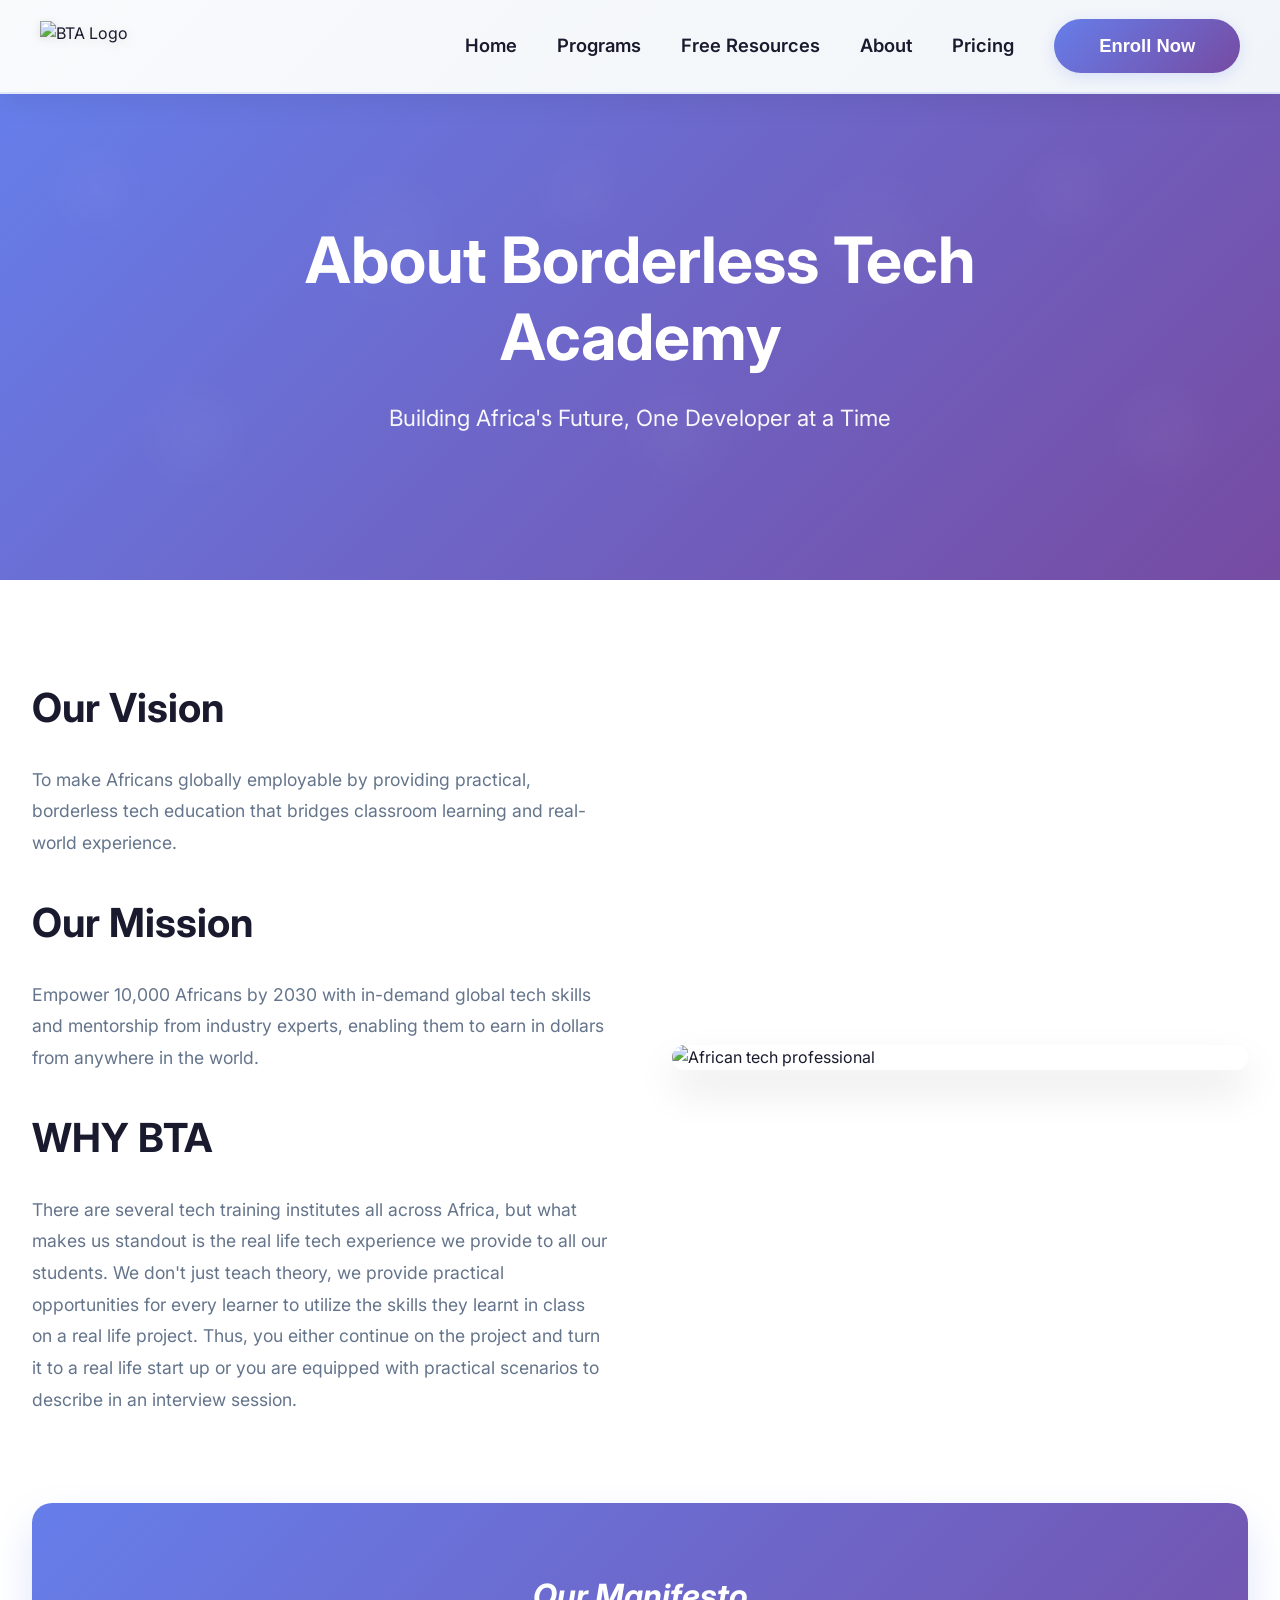
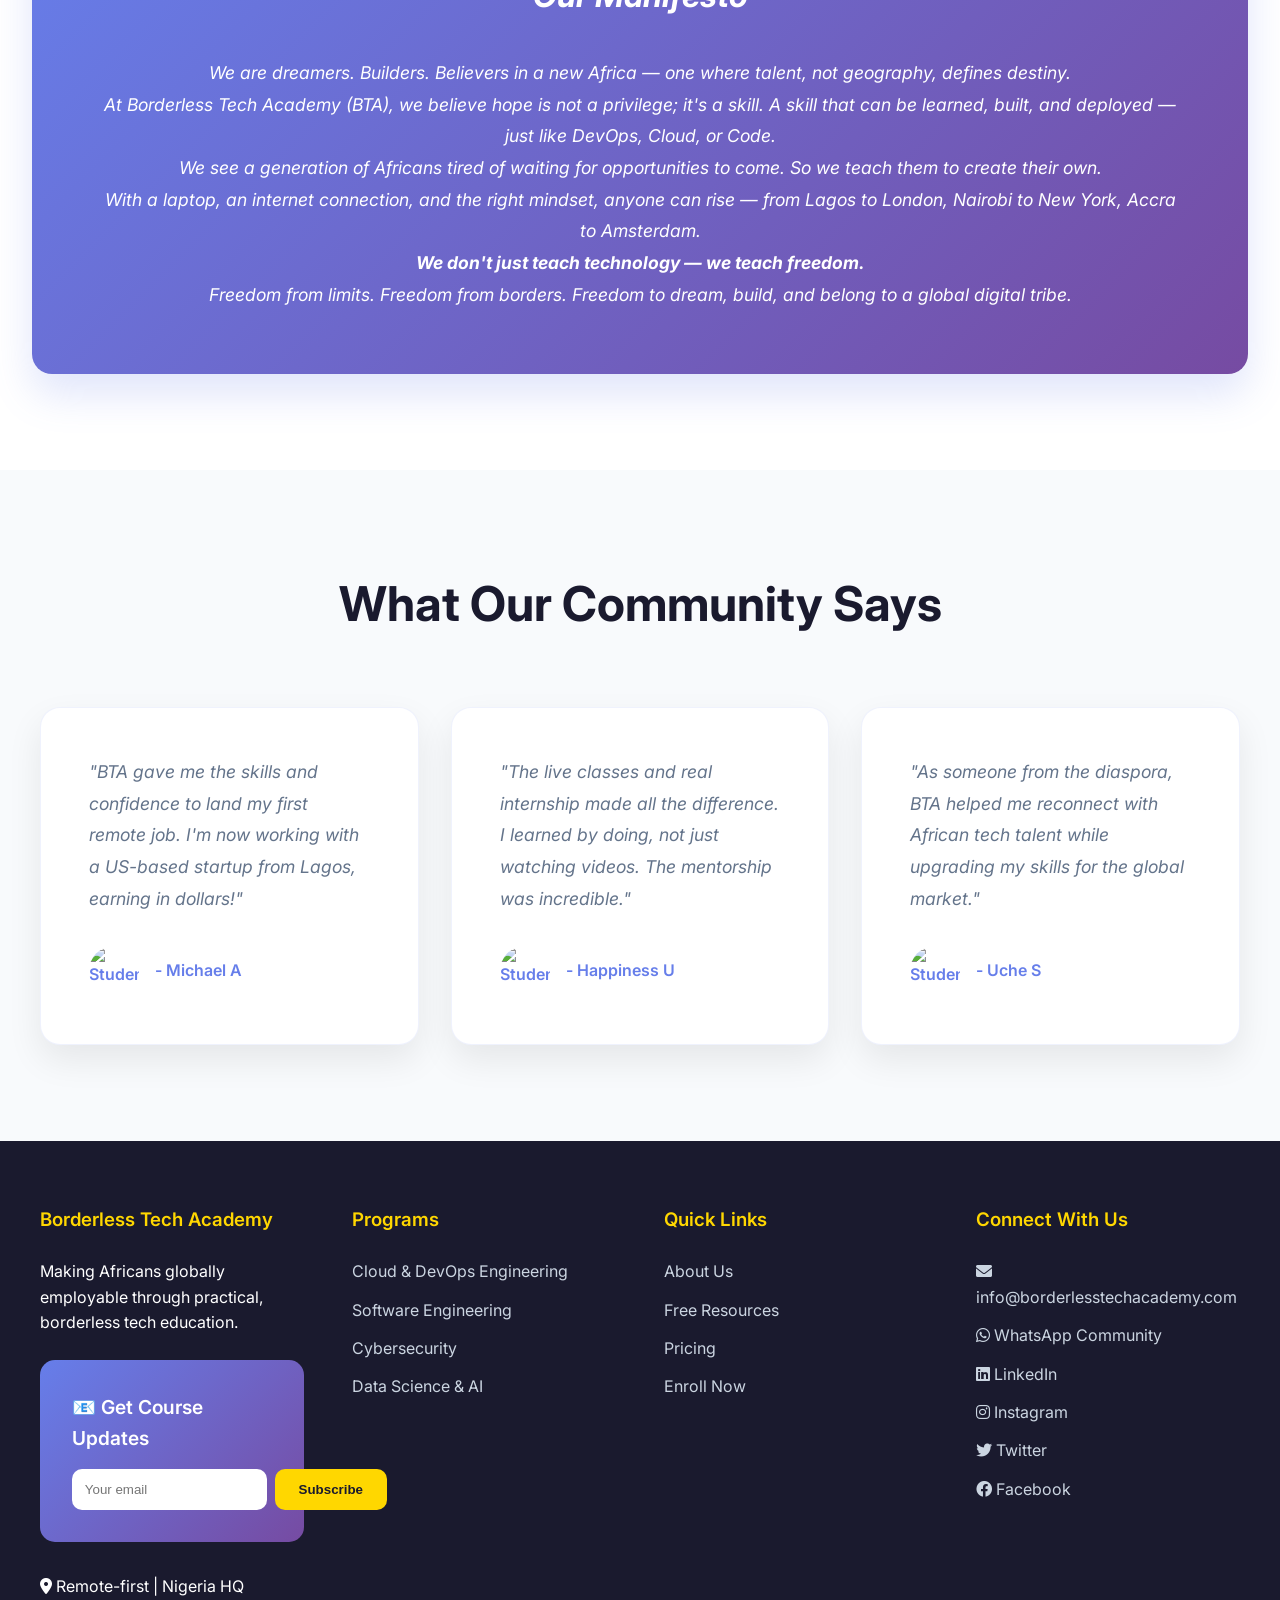
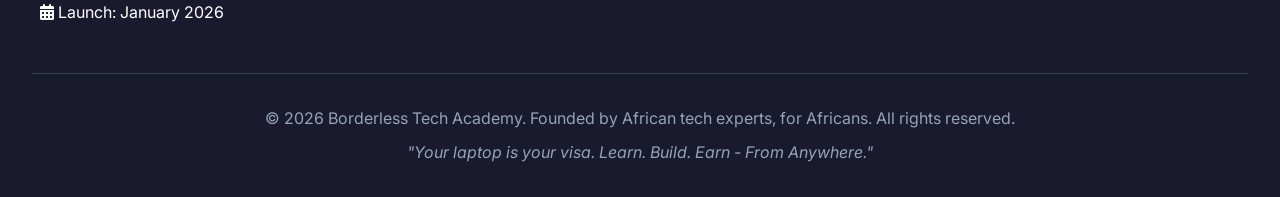
==== about.html @ f06f2530 "Implement clean URLs (no hash) with separate HTML files for each route" ====
<!DOCTYPE html>
<html lang="en">

<head>
    <meta charset="UTF-8">
    <meta name="viewport" content="width=device-width, initial-scale=1.0">
    <meta name="description"
        content="Learn tech skills, build real projects, and earn in dollars from anywhere. Join Africa's premier live tech academy. 6-month programs in DevOps, Software Engineering, Cybersecurity & Data Science. 100% live classes + 3-month internship. Enroll now!">
    <meta name="keywords"
        content="tech bootcamp Africa, learn coding Nigeria, DevOps training, software engineering course, cybersecurity certification, data science bootcamp, remote tech jobs, earn in dollars">
    <title>Borderless Tech Academy - Learn. Build. Earn in Dollars - From Anywhere</title>

    <!-- Google tag (gtag.js) -->
    <script async src="https://www.googletagmanager.com/gtag/js?id=G-RQ1M56GVE9"></script>
    <script>
        window.dataLayer = window.dataLayer || [];
        function gtag() { dataLayer.push(arguments); }
        gtag('js', new Date());
        gtag('config', 'G-RQ1M56GVE9');
    </script>

    <!-- Facebook Pixel Code -->
    <script>
        !function (f, b, e, v, n, t, s) {
            if (f.fbq) return; n = f.fbq = function () {
                n.callMethod ?
                    n.callMethod.apply(n, arguments) : n.queue.push(arguments)
            };
            if (!f._fbq) f._fbq = n; n.push = n; n.loaded = !0; n.version = '2.0';
            n.queue = []; t = b.createElement(e); t.async = !0;
            t.src = v; s = b.getElementsByTagName(e)[0];
            s.parentNode.insertBefore(t, s)
        }(window, document, 'script',
            'https://connect.facebook.net/en_US/fbevents.js');
        fbq('init', 'YOUR_PIXEL_ID'); // Replace with actual Facebook Pixel ID
        fbq('track', 'PageView');
    </script>
    <noscript><img height="1" width="1" style="display:none"
            src="https://www.facebook.com/tr?id=YOUR_PIXEL_ID&ev=PageView&noscript=1" /></noscript>

    <link href="https://fonts.googleapis.com/css2?family=Inter:wght@300;400;500;600;700&display=swap" rel="stylesheet">
    <link rel="stylesheet" href="https://cdnjs.cloudflare.com/ajax/libs/font-awesome/6.0.0/css/all.min.css">
    <style>
        * {
            margin: 0;
            padding: 0;
            box-sizing: border-box;
        }

        body {
            font-family: 'Inter', -apple-system, BlinkMacSystemFont, 'Segoe UI', Roboto, sans-serif;
            line-height: 1.6;
            color: #1a1a2e;
            overflow-x: hidden;
        }

        .page {
            display: none;
        }

        .page.active {
            display: block;
        }

        /* Enhanced Navigation */
        nav {
            background: linear-gradient(135deg, rgba(248, 250, 252, 0.98) 0%, rgba(241, 245, 249, 0.98) 100%);
            backdrop-filter: blur(10px);
            padding: 1.2rem 0;
            position: sticky;
            top: 0;
            z-index: 1000;
            box-shadow: 0 4px 30px rgba(0, 0, 0, 0.08);
            border-bottom: 2px solid rgba(102, 126, 234, 0.15);
        }

        .nav-container {
            max-width: 1400px;
            margin: 0 auto;
            display: flex;
            justify-content: space-between;
            align-items: center;
            padding: 0 2.5rem;
        }

        .logo {
            display: flex;
            align-items: center;
            gap: 0.75rem;
            cursor: pointer;
            transition: all 0.3s ease;
        }

        .logo:hover {
            transform: scale(1.05);
        }

        .logo img {
            height: 50px;
            width: auto;
            filter: drop-shadow(0 2px 4px rgba(0, 0, 0, 0.1));
        }

        .logo-text {
            font-size: 2rem;
            font-weight: 700;
            color: #1a1a2e;
            letter-spacing: -0.5px;
        }

        .logo-text span {
            color: #667eea;
        }

        .nav-links {
            display: flex;
            list-style: none;
            gap: 2.5rem;
            align-items: center;
        }

        .nav-links a {
            color: #1a1a2e;
            text-decoration: none;
            font-weight: 600;
            font-size: 1.15rem;
            transition: all 0.3s ease;
            position: relative;
            padding: 0.5rem 0;
        }

        .nav-links a:hover {
            color: #667eea;
        }

        .nav-links a::after {
            content: '';
            position: absolute;
            width: 0;
            height: 3px;
            bottom: 0;
            left: 0;
            background: linear-gradient(135deg, #667eea 0%, #764ba2 100%);
            transition: width 0.3s ease;
            border-radius: 2px;
        }

        .nav-links a:hover::after {
            width: 100%;
        }

        .cta-btn {
            background: linear-gradient(135deg, #667eea 0%, #764ba2 100%);
            color: white;
            padding: 1rem 2.8rem;
            border-radius: 50px;
            font-weight: 600;
            cursor: pointer;
            transition: all 0.3s ease;
            border: none;
            font-size: 1.15rem;
            box-shadow: 0 4px 15px rgba(102, 126, 234, 0.2);
        }

        .cta-btn:hover {
            transform: translateY(-2px);
            box-shadow: 0 8px 25px rgba(102, 126, 234, 0.35);
        }

        /* Enhanced Hero Section */
        .hero {
            background: linear-gradient(135deg, #667eea 0%, #764ba2 100%);
            color: white;
            padding: 8rem 2rem 6rem;
            text-align: center;
            position: relative;
            overflow: hidden;
        }

        .hero::before {
            content: '';
            position: absolute;
            top: 0;
            left: 0;
            right: 0;
            bottom: 0;
            background: url('data:image/svg+xml,<svg xmlns="http://www.w3.org/2000/svg" viewBox="0 0 1000 1000"><defs><radialGradient id="a" cx="50%" cy="50%"><stop offset="0%" stop-color="%23ffffff" stop-opacity="0.1"/><stop offset="100%" stop-color="%23ffffff" stop-opacity="0"/></radialGradient></defs><circle cx="200" cy="200" r="100" fill="url(%23a)"/><circle cx="800" cy="300" r="150" fill="url(%23a)"/><circle cx="400" cy="700" r="120" fill="url(%23a)"/></svg>');
            opacity: 0.3;
        }

        .hero-content {
            position: relative;
            z-index: 2;
            max-width: 900px;
            margin: 0 auto;
        }

        .hero h1 {
            font-size: 4rem;
            margin-bottom: 1.5rem;
            font-weight: 700;
            line-height: 1.2;
            animation: fadeInUp 1s ease-out;
        }

        .hero p {
            font-size: 1.4rem;
            margin-bottom: 3rem;
            opacity: 0.95;
            animation: fadeInUp 1.2s ease-out;
        }

        .hero-cta {
            display: inline-flex;
            align-items: center;
            gap: 0.5rem;
            background: #ffd700;
            color: #1a1a2e;
            padding: 1.2rem 3rem;
            font-size: 1.2rem;
            font-weight: 600;
            border-radius: 50px;
            text-decoration: none;
            cursor: pointer;
            transition: all 0.3s ease;
            animation: fadeInUp 1.4s ease-out;
            border: none;
        }

        .hero-cta:hover {
            transform: translateY(-3px);
            box-shadow: 0 15px 35px rgba(255, 215, 0, 0.4);
        }

        /* Enhanced Stats Section */
        .stats {
            background: #f8fafc;
            padding: 5rem 2rem;
            position: relative;
        }

        .stats-container {
            max-width: 1200px;
            margin: 0 auto;
            display: grid;
            grid-template-columns: repeat(auto-fit, minmax(280px, 1fr));
            gap: 2rem;
        }

        .stat-card {
            text-align: center;
            padding: 3rem 2rem;
            background: white;
            border-radius: 20px;
            box-shadow: 0 10px 30px rgba(0, 0, 0, 0.08);
            transition: all 0.3s ease;
            border: 1px solid rgba(102, 126, 234, 0.1);
        }

        .stat-card:hover {
            transform: translateY(-10px);
            box-shadow: 0 20px 40px rgba(102, 126, 234, 0.15);
        }

        .stat-card .icon {
            font-size: 3rem;
            color: #667eea;
            margin-bottom: 1rem;
        }

        .stat-card h3 {
            font-size: 3.5rem;
            color: #667eea;
            margin-bottom: 0.5rem;
            font-weight: 700;
        }

        .stat-card p {
            color: #64748b;
            font-size: 1.1rem;
            font-weight: 500;
        }

        /* Enhanced Programs Section */
        .programs {
            padding: 6rem 2rem;
            max-width: 1400px;
            margin: 0 auto;
        }

        .section-title {
            text-align: center;
            font-size: 3rem;
            margin-bottom: 1rem;
            color: #1a1a2e;
            font-weight: 700;
        }

        .section-subtitle {
            text-align: center;
            font-size: 1.2rem;
            color: #64748b;
            margin-bottom: 4rem;
            max-width: 600px;
            margin-left: auto;
            margin-right: auto;
        }

        .program-grid {
            display: grid;
            grid-template-columns: repeat(auto-fit, minmax(350px, 1fr));
            gap: 2.5rem;
        }

        .program-grid .program-card:nth-child(4) {
            grid-column: 2 / 3;
        }

        @media (max-width: 1200px) {
            .program-grid .program-card:nth-child(4) {
                grid-column: auto;
            }
        }

        .program-card {
            background: white;
            border-radius: 20px;
            overflow: hidden;
            box-shadow: 0 15px 35px rgba(0, 0, 0, 0.08);
            transition: all 0.3s ease;
            cursor: pointer;
            border: 1px solid rgba(102, 126, 234, 0.1);
        }

        .program-card:hover {
            transform: translateY(-10px);
            box-shadow: 0 25px 50px rgba(102, 126, 234, 0.2);
        }

        .program-image {
            height: 200px;
            background: linear-gradient(135deg, #667eea 0%, #764ba2 100%);
            display: flex;
            align-items: center;
            justify-content: center;
            position: relative;
            overflow: hidden;
        }

        .program-image img {
            width: 100%;
            height: 100%;
            object-fit: cover;
            opacity: 0.9;
        }

        .program-image .overlay {
            position: absolute;
            top: 0;
            left: 0;
            right: 0;
            bottom: 0;
            background: linear-gradient(135deg, rgba(102, 126, 234, 0.8) 0%, rgba(118, 75, 162, 0.8) 100%);
            display: flex;
            align-items: center;
            justify-content: center;
        }

        .program-image .icon {
            font-size: 4rem;
            color: white;
        }

        .program-header {
            padding: 2rem;
            text-align: center;
        }

        .program-header h3 {
            font-size: 1.8rem;
            margin-bottom: 0.5rem;
            color: #1a1a2e;
            font-weight: 600;
        }

        .program-header .duration {
            color: #667eea;
            font-weight: 500;
        }

        .program-body {
            padding: 0 2rem 2rem;
        }

        .program-body h4 {
            color: #1a1a2e;
            margin-bottom: 1rem;
            font-weight: 600;
        }

        .program-body ul {
            list-style: none;
            margin: 1rem 0;
        }

        .program-body ul li {
            padding: 0.7rem 0;
            padding-left: 2rem;
            position: relative;
            color: #64748b;
        }

        .program-body ul li:before {
            content: "✓";
            position: absolute;
            left: 0;
            color: #10b981;
            font-weight: bold;
            font-size: 1.2rem;
        }

        /* Enhanced Pricing Section */
        .pricing {
            background: #f8fafc;
            padding: 6rem 2rem;
        }

        .pricing-container {
            max-width: 1200px;
            margin: 0 auto;
        }

        .pricing-grid {
            display: grid;
            grid-template-columns: repeat(auto-fit, minmax(350px, 1fr));
            gap: 2rem;
            margin-top: 4rem;
        }

        .price-card {
            background: white;
            border-radius: 20px;
            padding: 3rem 2.5rem;
            text-align: center;
            box-shadow: 0 15px 35px rgba(0, 0, 0, 0.08);
            transition: all 0.3s ease;
            position: relative;
            border: 2px solid transparent;
        }

        .price-card:hover {
            transform: translateY(-5px);
            box-shadow: 0 25px 50px rgba(0, 0, 0, 0.15);
        }

        .price-card.featured {
            background: linear-gradient(135deg, #667eea 0%, #764ba2 100%);
            color: white;
            transform: scale(1.05);
            border: 2px solid #ffd700;
        }

        .price-card.featured::before {
            content: "Most Popular";
            position: absolute;
            top: -15px;
            left: 50%;
            transform: translateX(-50%);
            background: #ffd700;
            color: #1a1a2e;
            padding: 0.5rem 2rem;
            border-radius: 50px;
            font-weight: 600;
            font-size: 0.9rem;
        }

        .price-card h3 {
            font-size: 2rem;
            margin-bottom: 1rem;
            font-weight: 600;
        }

        .price {
            font-size: 3.5rem;
            font-weight: 700;
            margin: 1.5rem 0;
            color: #667eea;
        }

        .price-card.featured .price {
            color: #ffd700;
        }

        .price-card ul {
            list-style: none;
            margin: 2rem 0;
            text-align: left;
        }

        .price-card ul li {
            padding: 0.8rem 0;
            padding-left: 2rem;
            position: relative;
        }

        .price-card ul li:before {
            content: "✓";
            position: absolute;
            left: 0;
            font-weight: bold;
            color: #10b981;
        }

        .price-card.featured ul li:before {
            color: #ffd700;
        }

        .enroll-btn {
            background: linear-gradient(135deg, #667eea 0%, #764ba2 100%);
            color: white;
            padding: 1.2rem 2.5rem;
            border: none;
            border-radius: 50px;
            font-size: 1.1rem;
            font-weight: 600;
            cursor: pointer;
            transition: all 0.3s ease;
            margin-top: 1.5rem;
            width: 100%;
        }

        .enroll-btn:hover {
            transform: translateY(-3px);
            box-shadow: 0 15px 30px rgba(102, 126, 234, 0.3);
        }

        .price-card.featured .enroll-btn {
            background: #ffd700;
            color: #1a1a2e;
        }

        /* Enhanced About Section */
        .about {
            padding: 6rem 2rem;
            max-width: 1400px;
            margin: 0 auto;
        }

        .about-content {
            display: grid;
            grid-template-columns: 1fr 1fr;
            gap: 4rem;
            align-items: center;
            margin-bottom: 4rem;
        }

        .about-text h2 {
            font-size: 2.5rem;
            margin-bottom: 1.5rem;
            color: #1a1a2e;
            font-weight: 700;
        }

        .about-text p {
            font-size: 1.1rem;
            line-height: 1.8;
            margin-bottom: 1.5rem;
            color: #64748b;
        }

        .about-image {
            border-radius: 20px;
            overflow: hidden;
            box-shadow: 0 20px 40px rgba(0, 0, 0, 0.1);
        }

        .about-image img {
            width: 100%;
            height: 400px;
            object-fit: cover;
        }

        .manifesto {
            background: linear-gradient(135deg, #667eea 0%, #764ba2 100%);
            color: white;
            padding: 4rem;
            border-radius: 20px;
            font-style: italic;
            line-height: 1.8;
            font-size: 1.1rem;
            text-align: center;
            box-shadow: 0 20px 40px rgba(102, 126, 234, 0.2);
        }

        /* Enhanced Testimonials */
        .testimonials {
            background: #f8fafc;
            padding: 6rem 2rem;
        }

        .testimonial-grid {
            max-width: 1200px;
            margin: 4rem auto 0;
            display: grid;
            grid-template-columns: repeat(auto-fit, minmax(350px, 1fr));
            gap: 2rem;
        }

        .testimonial-card {
            background: white;
            padding: 3rem;
            border-radius: 20px;
            box-shadow: 0 15px 35px rgba(0, 0, 0, 0.08);
            transition: all 0.3s ease;
            border: 1px solid rgba(102, 126, 234, 0.1);
        }

        .testimonial-card:hover {
            transform: translateY(-5px);
            box-shadow: 0 25px 50px rgba(0, 0, 0, 0.12);
        }

        .testimonial-card p {
            font-style: italic;
            margin-bottom: 2rem;
            line-height: 1.8;
            color: #64748b;
            font-size: 1.1rem;
        }

        .testimonial-author {
            font-weight: 600;
            color: #667eea;
            display: flex;
            align-items: center;
            gap: 1rem;
        }

        .testimonial-author img {
            width: 50px;
            height: 50px;
            border-radius: 50%;
            object-fit: cover;
        }

        /* Enhanced Contact Form */
        .contact {
            padding: 6rem 2rem;
            max-width: 900px;
            margin: 0 auto;
        }

        .contact-form {
            background: white;
            padding: 4rem;
            border-radius: 20px;
            box-shadow: 0 20px 40px rgba(0, 0, 0, 0.1);
            border: 1px solid rgba(102, 126, 234, 0.1);
        }

        .form-group {
            margin-bottom: 2rem;
        }

        .form-group label {
            display: block;
            margin-bottom: 0.8rem;
            font-weight: 600;
            color: #1a1a2e;
        }

        .form-group input,
        .form-group select,
        .form-group textarea {
            width: 100%;
            padding: 1.2rem;
            border: 2px solid #e2e8f0;
            border-radius: 12px;
            font-size: 1rem;
            transition: all 0.3s ease;
            font-family: inherit;
        }

        .form-group input:focus,
        .form-group select:focus,
        .form-group textarea:focus {
            outline: none;
            border-color: #667eea;
            box-shadow: 0 0 0 3px rgba(102, 126, 234, 0.1);
        }

        .submit-btn {
            background: linear-gradient(135deg, #667eea 0%, #764ba2 100%);
            color: white;
            padding: 1.2rem 3rem;
            border: none;
            border-radius: 50px;
            font-size: 1.1rem;
            font-weight: 600;
            cursor: pointer;
            width: 100%;
            transition: all 0.3s ease;
        }

        .submit-btn:hover {
            transform: translateY(-3px);
            box-shadow: 0 15px 30px rgba(102, 126, 234, 0.3);
        }

        /* Enhanced Footer */
        footer {
            background: #1a1a2e;
            color: white;
            padding: 4rem 2rem 2rem;
        }

        .footer-content {
            max-width: 1200px;
            margin: 0 auto;
            display: grid;
            grid-template-columns: repeat(auto-fit, minmax(250px, 1fr));
            gap: 3rem;
            margin-bottom: 3rem;
        }

        .footer-section h3 {
            color: #ffd700;
            margin-bottom: 1.5rem;
            font-weight: 600;
        }

        .footer-section a {
            color: #cbd5e1;
            text-decoration: none;
            display: block;
            margin: 0.8rem 0;
            transition: color 0.3s ease;
        }

        .footer-section a:hover {
            color: #ffd700;
        }

        .footer-bottom {
            text-align: center;
            padding-top: 2rem;
            border-top: 1px solid #334155;
            color: #94a3b8;
        }

        /* Animations */
        @keyframes fadeInUp {
            from {
                opacity: 0;
                transform: translateY(30px);
            }

            to {
                opacity: 1;
                transform: translateY(0);
            }
        }

        /* Mobile Menu */
        .mobile-menu-btn {
            display: none;
            background: none;
            border: none;
            font-size: 1.5rem;
            color: #1a1a2e;
            cursor: pointer;
            z-index: 1001;
        }

        .mobile-menu {
            display: none;
            position: fixed;
            top: 70px;
            left: 0;
            right: 0;
            background: white;
            box-shadow: 0 10px 30px rgba(0, 0, 0, 0.2);
            z-index: 999;
            padding: 2rem;
        }

        .mobile-menu.active {
            display: block;
            animation: slideDown 0.3s ease-out;
        }

        .mobile-menu a {
            display: block;
            padding: 1rem;
            color: #1a1a2e;
            text-decoration: none;
            font-weight: 500;
            border-bottom: 1px solid #e2e8f0;
        }

        .mobile-menu a:hover {
            background: #f8fafc;
            color: #667eea;
        }

        @keyframes slideDown {
            from {
                transform: translateY(-20px);
                opacity: 0;
            }

            to {
                transform: translateY(0);
                opacity: 1;
            }
        }

        /* Mobile Sticky CTA */
        .mobile-sticky-cta {
            display: none;
            position: fixed;
            bottom: 0;
            left: 0;
            right: 0;
            background: linear-gradient(135deg, #667eea 0%, #764ba2 100%);
            padding: 1rem;
            z-index: 1000;
            box-shadow: 0 -5px 20px rgba(0, 0, 0, 0.2);
        }

        .mobile-sticky-cta button {
            width: 100%;
            background: #ffd700;
            color: #1a1a2e;
            padding: 1rem;
            border: none;
            border-radius: 50px;
            font-weight: 600;
            font-size: 1.1rem;
            cursor: pointer;
        }

        /* Mobile Contact Buttons */
        .mobile-contact-btns {
            display: none;
            position: fixed;
            bottom: 80px;
            right: 15px;
            z-index: 999;
            gap: 10px;
            flex-direction: column;
        }

        .mobile-contact-btn {
            width: 60px;
            height: 60px;
            border-radius: 50%;
            display: flex;
            align-items: center;
            justify-content: center;
            color: white;
            font-size: 1.5rem;
            box-shadow: 0 5px 15px rgba(0, 0, 0, 0.3);
            text-decoration: none;
            animation: pulse 2s infinite;
        }

        .mobile-contact-btn.whatsapp {
            background: #25D366;
        }

        .mobile-contact-btn.phone {
            background: #667eea;
        }

        /* Responsive Design */
        @media (max-width: 768px) {
            .nav-links {
                display: none;
            }

            .mobile-menu-btn {
                display: block;
            }

            .mobile-sticky-cta {
                display: block;
            }

            .mobile-contact-btns {
                display: flex;
            }

            .hero h1 {
                font-size: 2rem;
            }

            .hero p {
                font-size: 1rem;
            }

            .guarantee-hero h3 {
                font-size: 1.1rem;
            }

            .guarantee-hero p {
                font-size: 0.9rem;
            }

            .about-content {
                grid-template-columns: 1fr;
                gap: 2rem;
            }

            .program-grid,
            .pricing-grid {
                grid-template-columns: 1fr;
            }

            .stats-container {
                grid-template-columns: repeat(2, 1fr);
            }

            .section-title {
                font-size: 2rem;
            }

            .contact-form {
                padding: 2rem;
            }
        }

        @media (max-width: 480px) {
            .stats-container {
                grid-template-columns: 1fr;
            }

            .hero {
                padding: 3rem 1rem 2rem;
            }

            .hero h1 {
                font-size: 1.75rem;
            }

            .hero p {
                font-size: 0.95rem;
            }

            .programs,
            .about,
            .contact {
                padding: 3rem 1rem;
            }

            .section-title {
                font-size: 1.75rem;
            }

            .countdown-timer {
                gap: 0.5rem;
            }

            .countdown-item {
                padding: 0.75rem;
                min-width: 60px;
            }

            .countdown-item .number {
                font-size: 1.5rem;
            }

            .countdown-item .label {
                font-size: 0.75rem;
            }
        }

        /* Utility Classes */
        .highlight {
            color: #ffd700;
        }

        .gradient-text {
            background: linear-gradient(135deg, #667eea 0%, #764ba2 100%);
            -webkit-background-clip: text;
            -webkit-text-fill-color: transparent;
            background-clip: text;
        }

        .guarantee-badge {
            background: linear-gradient(135deg, #ffd700 0%, #ffed4e 100%);
            color: #1a1a2e;
            padding: 1.5rem 2rem;
            border-radius: 15px;
            text-align: center;
            font-weight: 600;
            margin: 3rem 0;
            box-shadow: 0 10px 25px rgba(255, 215, 0, 0.2);
        }

        .feature-grid {
            display: grid;
            grid-template-columns: repeat(auto-fit, minmax(300px, 1fr));
            gap: 2rem;
            margin: 3rem 0;
        }

        .feature-card {
            background: white;
            padding: 2rem;
            border-radius: 15px;
            box-shadow: 0 10px 25px rgba(0, 0, 0, 0.08);
            text-align: center;
            transition: all 0.3s ease;
        }

        .feature-card:hover {
            transform: translateY(-5px);
        }

        .feature-card .icon {
            font-size: 3rem;
            color: #667eea;
            margin-bottom: 1rem;
        }

        /* Urgency & Scarcity Elements */
        .urgency-bar {
            background: #ff4757;
            color: white;
            padding: 1rem 2rem;
            text-align: center;
            font-weight: 600;
            position: sticky;
            top: 85px;
            z-index: 999;
            animation: pulse 2s infinite;
        }

        .countdown-timer {
            display: flex;
            justify-content: center;
            gap: 2rem;
            margin: 2rem 0;
        }

        .countdown-item {
            text-align: center;
            background: rgba(255, 255, 255, 0.1);
            padding: 1.5rem 2rem;
            border-radius: 15px;
            min-width: 100px;
        }

        .countdown-item .number {
            font-size: 3rem;
            font-weight: 700;
            display: block;
        }

        .countdown-item .label {
            font-size: 0.9rem;
            opacity: 0.9;
        }

        .seats-remaining {
            background: linear-gradient(135deg, #ff6b6b 0%, #ee5a6f 100%);
            color: white;
            padding: 1.5rem 2rem;
            border-radius: 15px;
            text-align: center;
            font-weight: 600;
            margin: 2rem 0;
            animation: shake 3s infinite;
        }

        .seats-remaining .number {
            font-size: 2.5rem;
            font-weight: 700;
            display: block;
            margin: 0.5rem 0;
        }

        .early-bird-badge {
            background: #ff4757;
            color: white;
            padding: 0.5rem 1.5rem;
            border-radius: 50px;
            font-size: 0.9rem;
            font-weight: 600;
            display: inline-block;
            margin-bottom: 1rem;
            animation: pulse 2s infinite;
        }

        .recent-signup {
            position: fixed;
            bottom: 20px;
            left: 20px;
            background: white;
            padding: 1rem 1.5rem;
            border-radius: 10px;
            box-shadow: 0 10px 30px rgba(0, 0, 0, 0.2);
            display: none;
            z-index: 1000;
            max-width: 300px;
            animation: slideIn 0.5s ease-out;
        }

        .recent-signup.show {
            display: block;
        }

        .recent-signup .icon {
            color: #10b981;
            margin-right: 0.5rem;
        }

        @keyframes pulse {

            0%,
            100% {
                opacity: 1;
            }

            50% {
                opacity: 0.8;
            }
        }

        @keyframes shake {

            0%,
            100% {
                transform: translateX(0);
            }

            10%,
            30%,
            50%,
            70%,
            90% {
                transform: translateX(-2px);
            }

            20%,
            40%,
            60%,
            80% {
                transform: translateX(2px);
            }
        }

        @keyframes slideIn {
            from {
                transform: translateX(-100%);
                opacity: 0;
            }

            to {
                transform: translateX(0);
                opacity: 1;
            }
        }

        @media (max-width: 768px) {
            .countdown-timer {
                gap: 1rem;
            }

            .countdown-item {
                padding: 1rem;
                min-width: 70px;
            }

            .countdown-item .number {
                font-size: 2rem;
            }

            .recent-signup {
                left: 10px;
                right: 10px;
                max-width: none;
            }
        }

        /* Value Proposition Elements */
        .comparison-table {
            max-width: 1200px;
            margin: 3rem auto;
            overflow-x: auto;
        }

        .comparison-table table {
            width: 100%;
            border-collapse: collapse;
            background: white;
            border-radius: 15px;
            overflow: hidden;
            box-shadow: 0 10px 30px rgba(0, 0, 0, 0.1);
        }

        .comparison-table th {
            background: linear-gradient(135deg, #667eea 0%, #764ba2 100%);
            color: white;
            padding: 1.5rem;
            text-align: left;
            font-weight: 600;
        }

        .comparison-table td {
            padding: 1.2rem 1.5rem;
            border-bottom: 1px solid #e2e8f0;
        }

        .comparison-table .highlight-col {
            background: #f0f4ff;
            font-weight: 600;
        }

        .check {
            color: #10b981;
            font-size: 1.5rem;
        }

        .cross {
            color: #ef4444;
            font-size: 1.5rem;
        }

        .roi-calculator {
            background: white;
            padding: 3rem;
            border-radius: 20px;
            box-shadow: 0 15px 35px rgba(0, 0, 0, 0.1);
            max-width: 800px;
            margin: 3rem auto;
        }

        .roi-result {
            background: linear-gradient(135deg, #10b981 0%, #059669 100%);
            color: white;
            padding: 2rem;
            border-radius: 15px;
            text-align: center;
            margin-top: 2rem;
        }

        .roi-result h3 {
            font-size: 3rem;
            margin: 1rem 0;
        }

        .success-metrics {
            display: grid;
            grid-template-columns: repeat(auto-fit, minmax(250px, 1fr));
            gap: 2rem;
            margin: 3rem 0;
        }

        .metric-card {
            background: white;
            padding: 2.5rem;
            border-radius: 15px;
            text-align: center;
            box-shadow: 0 10px 25px rgba(0, 0, 0, 0.08);
            border-left: 5px solid #667eea;
        }

        .metric-card .number {
            font-size: 3.5rem;
            font-weight: 700;
            color: #667eea;
            display: block;
            margin-bottom: 0.5rem;
        }

        .guarantee-hero {
            background: rgba(255, 255, 255, 0.15);
            padding: 1.5rem 2rem;
            border-radius: 15px;
            margin: 2rem 0;
            border: 2px solid rgba(255, 255, 255, 0.3);
        }

        @media (max-width: 768px) {
            .comparison-table {
                font-size: 0.9rem;
            }

            .roi-calculator {
                padding: 2rem;
            }
        }

        /* FAQ Styles */
        .faq-item {
            background: white;
            padding: 2rem;
            border-radius: 15px;
            margin-bottom: 1.5rem;
            box-shadow: 0 5px 15px rgba(0, 0, 0, 0.08);
            transition: all 0.3s ease;
        }

        .faq-item:hover {
            transform: translateY(-3px);
            box-shadow: 0 10px 25px rgba(0, 0, 0, 0.12);
        }

        .faq-item h3 {
            color: #667eea;
            margin-bottom: 1rem;
            font-size: 1.2rem;
            display: flex;
            align-items: center;
            gap: 0.5rem;
        }

        .faq-item p {
            color: #64748b;
            line-height: 1.8;
        }



        .newsletter-section {
            background: linear-gradient(135deg, #667eea 0%, #764ba2 100%);
            padding: 2rem;
            border-radius: 15px;
            margin-bottom: 2rem;
        }

        .newsletter-section h3 {
            color: white;
            margin-bottom: 1rem;
        }

        .newsletter-form {
            display: flex;
            gap: 0.5rem;
        }

        .newsletter-form input {
            flex: 1;
            padding: 0.8rem;
            border: none;
            border-radius: 10px;
        }

        .newsletter-form button {
            background: #ffd700;
            color: #1a1a2e;
            border: none;
            padding: 0.8rem 1.5rem;
            border-radius: 10px;
            font-weight: 600;
            cursor: pointer;
        }
    </style>
</head>

<body>


    <!-- Navigation -->
    <nav>
        <div class="nav-container">
            <div class="logo" onclick="window.location.href = 'index.html'">
                <img src="LOGO.png" alt="BTA Logo">
            </div>
            <ul class="nav-links">
                <li><a href="index.html">Home</a></li>
                <li><a href="programs.html">Programs</a></li>
                <li><a href="resources.html">Free Resources</a></li>
                <li><a href="about.html">About</a></li>
                <li><a href="pricing.html">Pricing</a></li>
                <li><button class="cta-btn" onclick="window.location.href = 'enroll.html'">Enroll Now</button></li>
            </ul>
            <button class="mobile-menu-btn" id="mobileMenuBtn">
                <i class="fas fa-bars"></i>
            </button>
        </div>
        <!-- Mobile Menu -->
        <div class="mobile-menu" id="mobileMenu">
            <a href="index.html" onclick="toggleMobileMenu();">Home</a>
            <a href="programs.html" onclick="toggleMobileMenu();">Programs</a>
            <a href="resources.html" onclick="toggleMobileMenu();">Free Resources</a>
            <a href="about.html" onclick="toggleMobileMenu();">About</a>
            <a href="pricing.html" onclick="toggleMobileMenu();">Pricing</a>
            <a href="enroll.html" onclick="toggleMobileMenu();"
                style="background: linear-gradient(135deg, #667eea 0%, #764ba2 100%); color: white; border-radius: 10px; text-align: center;">Enroll
                Now</a>
        </div>
    </nav>

    <!-- Mobile Sticky CTA -->
    <div class="mobile-sticky-cta">
        <button onclick="window.location.href = 'enroll.html'">
            <i class="fas fa-rocket"></i> Enroll Now - Class starts January 24th!!
        </button>
    </div>

    <!-- Mobile Contact Buttons -->
    <div class="mobile-contact-btns">
        <a href="https://wa.me/2348103734621" class="mobile-contact-btn whatsapp" target="_blank">
            <i class="fab fa-whatsapp"></i>
        </a>
        <a href="tel:+2348103734621" class="mobile-contact-btn phone">
            <i class="fas fa-phone"></i>
        </a>
    </div>



    <!-- HOME PAGE -->
    <div id="home" class="page active">
        <!-- Hero Section -->
        <section class="hero">
            <div class="hero-content">
                <h1>Learn. Build. Earn. <br><span class="highlight">From Anywhere.</span></h1>
                <p>Your laptop is your visa. Make yourself globally employable in 6 months with Africa's premier live
                    tech academy.</p>



                <!-- Money-Back Guarantee -->
                <div class="guarantee-hero">
                    <i class="fas fa-shield-alt" style="font-size: 2rem; margin-bottom: 0.5rem;"></i>
                    <h3 style="font-size: 1.3rem; margin-bottom: 0.5rem;">100% Money-Back Guarantee</h3>
                    <p style="font-size: 1rem; opacity: 0.95;">Not satisfied within the first 2 weeks? Get a full
                        refund. No questions asked.</p>
                </div>

                <button class="hero-cta" onclick="showPage('enroll')">
                    Start Your Journey <i class="fas fa-arrow-right"></i>
                </button>
            </div>
        </section>

        <!-- Programs Preview -->
        <section class="programs">
            <h2 class="section-title">Our Programs</h2>
            <p class="section-subtitle">Choose your path to a global tech career</p>

            <div class="program-grid">
                <div class="program-card">
                    <div class="program-image">
                        <img src="devops-pics.png" alt="DevOps Engineering" loading="lazy">
                        <div class="overlay">
                            <div class="icon"><i class="fas fa-cogs"></i></div>
                        </div>
                    </div>
                    <div class="program-header">
                        <h3>Cloud & DevOps Engineering</h3>
                        <p class="duration">6 Months | Live Online</p>
                    </div>
                    <div class="program-body">
                        <p>Master CI/CD pipelines, Docker, Kubernetes, AWS, and infrastructure automation. Become a
                            highly sought-after DevOps engineer.</p>
                        <button class="enroll-btn" onclick="showPage('enroll')">Register Now</button>
                    </div>
                </div>

                <div class="program-card">
                    <div class="program-image">
                        <img src="master-software-eng.png" alt="Software Engineering" loading="lazy">
                        <div class="overlay">
                            <div class="icon"><i class="fas fa-code"></i></div>
                        </div>
                    </div>
                    <div class="program-header">
                        <h3>Software Engineering</h3>
                        <p class="duration">6 Months | Live Online</p>
                    </div>
                    <div class="program-body">
                        <p>Full-stack development with React, Node.js, MongoDB, and modern JavaScript. Build scalable
                            web applications.</p>
                        <button class="enroll-btn" onclick="showPage('enroll')">Register Now</button>
                    </div>
                </div>

                <div class="program-card">
                    <div class="program-image">
                        <img src="cyber-image.png" alt="Cybersecurity" loading="lazy">
                        <div class="overlay">
                            <div class="icon"><i class="fas fa-shield-alt"></i></div>
                        </div>
                    </div>
                    <div class="program-header">
                        <h3>Cybersecurity</h3>
                        <p class="duration">6 Months | Live Online</p>
                    </div>
                    <div class="program-body">
                        <p>Ethical hacking, cloud security, SOC analysis, and penetration testing. Protect organizations
                            from cyber threats.</p>
                        <button class="enroll-btn" onclick="showPage('enroll')">Register Now</button>
                    </div>
                </div>

                <div class="program-card">
                    <div class="program-image">
                        <img src="master-cloud.png" alt="Data Science" loading="lazy">
                        <div class="overlay">
                            <div class="icon"><i class="fas fa-chart-line"></i></div>
                        </div>
                    </div>
                    <div class="program-header">
                        <h3>Data Science & AI</h3>
                        <p class="duration">6 Months | Live Online</p>
                    </div>
                    <div class="program-body">
                        <p>Python, Machine Learning, Deep Learning, AI integration, and data visualization - complete
                            learning path included.</p>
                        <button class="enroll-btn" onclick="showPage('enroll')">Register Now</button>
                    </div>
                </div>
            </div>
        </section>

        <!-- Success Metrics Section -->
        <section class="stats">
            <h2 class="section-title" style="margin-bottom: 3rem;">Our <span class="gradient-text">Impact</span></h2>
            <div class="success-metrics">
                <div class="metric-card">
                    <span class="number">300%</span>
                    <p>Average Salary Increase</p>
                </div>
                <div class="metric-card">
                    <span class="number">85%</span>
                    <p>Job Placement Rate</p>
                </div>
                <div class="metric-card">
                    <span class="number">$25/hr</span>
                    <p>Average Starting Rate</p>
                </div>
                <div class="metric-card">
                    <span class="number">2-3</span>
                    <p>Months to ROI</p>
                </div>
            </div>

            <div class="stats-container" style="margin-top: 4rem;">
                <div class="stat-card">
                    <div class="icon"><i class="fas fa-clock"></i></div>
                    <h3>6</h3>
                    <p>Months Complete Program</p>
                </div>
                <div class="stat-card">
                    <div class="icon"><i class="fas fa-video"></i></div>
                    <h3>100%</h3>
                    <p>Live Online Classes</p>
                </div>
                <div class="stat-card">
                    <div class="icon"><i class="fas fa-users"></i></div>
                    <h3>10K</h3>
                    <p>Target Graduates by 2030</p>
                </div>
                <div class="stat-card">
                    <div class="icon"><i class="fas fa-globe"></i></div>
                    <h3>Global</h3>
                    <p>Career Opportunities</p>
                </div>
            </div>
        </section>



        <!-- Comparison Table -->
        <section class="programs" style="background: #f8fafc; margin: 0 -2rem; padding: 6rem 2rem;">
            <h2 class="section-title">Why BTA Stands Out</h2>
            <p class="section-subtitle">Compare us with other options</p>

            <div class="comparison-table">
                <table>
                    <thead>
                        <tr>
                            <th>Feature</th>
                            <th class="highlight-col">BTA</th>
                            <th>Other Bootcamps</th>
                            <th>Self-Learning</th>
                        </tr>
                    </thead>
                    <tbody>
                        <tr>
                            <td><strong>Live Instructor-Led Classes</strong></td>
                            <td class="highlight-col"><span class="check">✓</span></td>
                            <td><span class="check">✓</span></td>
                            <td><span class="cross">✗</span></td>
                        </tr>
                        <tr>
                            <td><strong>Real 3-Month Internship</strong></td>
                            <td class="highlight-col"><span class="check">✓</span></td>
                            <td><span class="cross">✗</span></td>
                            <td><span class="cross">✗</span></td>
                        </tr>
                        <tr>
                            <td><strong>Job Placement Support</strong></td>
                            <td class="highlight-col"><span class="check">✓</span></td>
                            <td><span class="check">✓</span></td>
                            <td><span class="cross">✗</span></td>
                        </tr>
                        <tr>
                            <td><strong>Portfolio Development</strong></td>
                            <td class="highlight-col"><span class="check">✓</span></td>
                            <td>Limited</td>
                            <td><span class="cross">✗</span></td>
                        </tr>
                        <tr>
                            <td><strong>Mentorship from Industry Experts</strong></td>
                            <td class="highlight-col"><span class="check">✓</span></td>
                            <td>Limited</td>
                            <td><span class="cross">✗</span></td>
                        </tr>
                        <tr>
                            <td><strong>Money-Back Guarantee</strong></td>
                            <td class="highlight-col"><span class="check">✓</span></td>
                            <td><span class="cross">✗</span></td>
                            <td>N/A</td>
                        </tr>
                        <tr>
                            <td><strong>Flexible Payment Plans</strong></td>
                            <td class="highlight-col"><span class="check">✓</span></td>
                            <td>Limited</td>
                            <td>Free</td>
                        </tr>
                        <tr>
                            <td><strong>Cost</strong></td>
                            <td class="highlight-col">₦450K ($500)</td>
                            <td>₦1M+ ($1,500+)</td>
                            <td>Free (but no structure)</td>
                        </tr>
                        <tr>
                            <td><strong>Time to Job-Ready</strong></td>
                            <td class="highlight-col">6 Months</td>
                            <td>6-12 Months</td>
                            <td>12-24+ Months</td>
                        </tr>
                    </tbody>
                </table>
            </div>
        </section>

        <!-- Why Choose BTA -->
        <section class="programs">
            <h2 class="section-title">Why Choose <span class="gradient-text">Borderless Tech Academy?</span></h2>
            <p class="section-subtitle">We don't just teach technology — we teach freedom. Freedom from limits, borders,
                and geographical constraints.</p>

            <div class="feature-grid">
                <div class="feature-card">
                    <div class="icon"><i class="fas fa-chalkboard-teacher"></i></div>
                    <h3>Live Training</h3>
                    <p>100% live, instructor-led classes - not pre-recorded videos. Get real-time feedback and
                        personalized mentorship from industry experts.</p>
                </div>
                <div class="feature-card">
                    <div class="icon"><i class="fas fa-briefcase"></i></div>
                    <h3>Real Internship</h3>
                    <p>Guaranteed 3-month internship with StockSmartAI - work on real projects and build your
                        professional portfolio.</p>
                </div>
                <div class="feature-card">
                    <div class="icon"><i class="fas fa-globe-americas"></i></div>
                    <h3>Global Curriculum</h3>
                    <p>Learn in-demand skills: DevOps, Cloud Engineering, Cybersecurity, and Software Engineering with
                        international standards.</p>
                </div>
                <div class="feature-card">
                    <div class="icon"><i class="fas fa-dollar-sign"></i></div>
                    <h3>Affordable Pricing</h3>
                    <p>Flexible payment options in Naira and USD. Pay in full or monthly installments that fit your
                        budget.</p>
                </div>
                <div class="feature-card">
                    <div class="icon"><i class="fas fa-rocket"></i></div>
                    <h3>Career Support</h3>
                    <p>CV optimization, portfolio building, interview preparation, and job placement assistance included
                        in every program.</p>
                </div>
                <div class="feature-card">
                    <div class="icon"><i class="fas fa-users"></i></div>
                    <h3>Community</h3>
                    <p>Join a thriving community of African tech professionals building global careers and earning in
                        dollars.</p>
                </div>
            </div>
        </section>



        <!-- CTA Section -->
        <section class="hero" style="padding: 4rem 2rem;">
            <div class="hero-content">
                <h2>Ready to Transform Your Career?</h2>
                <p>Join hundreds of Africans earning in dollars from anywhere in the world.</p>
                <!-- Seats Remaining -->
                <div class="seats-remaining">
                    <i class="fas fa-users"></i> Only <span class="number" id="seats-remaining">27</span> of 50 Founding
                    Member Seats Remaining!
                    <div style="margin-top: 1rem; font-size: 0.9rem;">🔥 <span id="recent-enrollments">3</span> people
                        enrolled in the last 24 hours</div>
                </div>
                <div class="guarantee-badge">
                    <i class="fas fa-calendar-alt"></i> Launch Date: January 2026 | January cohort filling up fast
                </div>
                <button class="hero-cta" onclick="showPage('enroll')">
                    Secure Your Spot Now <i class="fas fa-arrow-right"></i>
                </button>
            </div>
        </section>
    </div>

    <!-- PROGRAMS PAGE -->
    <div id="programs" class="page">
        <section class="hero">
            <div class="hero-content">
                <h1>Our Programs</h1>
                <p>Choose your path to a global tech career with industry-leading curriculum</p>
            </div>
        </section>

        <section class="programs">
            <div class="program-grid">
                <div class="program-card">
                    <div class="program-image">
                        <img src="devops-pics.png" alt="DevOps Engineering" loading="lazy">
                        <div class="overlay">
                            <div class="icon"><i class="fas fa-cogs"></i></div>
                        </div>
                    </div>
                    <div class="program-header">
                        <h3>Cloud & DevOps Engineering</h3>
                        <p class="duration">6 Months | Live Online</p>
                    </div>
                    <div class="program-body">
                        <h4>What You'll Learn:</h4>
                        <ul>
                            <li>Master CI/CD pipelines with GitHub Actions</li>
                            <li>Docker & Kubernetes Orchestration</li>
                            <li>Terraform Infrastructure as Code</li>
                            <li>AWS Cloud Services & Architecture</li>
                            <li>Monitoring & Automation Tools</li>
                            <li>Production-Ready Deployments</li>
                        </ul>
                        <h4>Career Outcomes:</h4>
                        <p>DevOps Engineer, Cloud Engineer, Site Reliability Engineer, Infrastructure Engineer</p>
                        <h4 style="margin-top: 1.5rem; color: #667eea;">Investment:</h4>
                        <p style="font-size: 1.2rem; font-weight: 600; color: #1a1a2e;">₦405K (Nigerian) | $450
                            (Diaspora)</p>
                        <button class="enroll-btn" onclick="showPage('enroll')">Register Now</button>
                    </div>
                </div>

                <div class="program-card">
                    <div class="program-image">
                        <img src="master-software-eng.png" alt="Software Engineering" loading="lazy">
                        <div class="overlay">
                            <div class="icon"><i class="fas fa-code"></i></div>
                        </div>
                    </div>
                    <div class="program-header">
                        <h3>Software Engineering</h3>
                        <p class="duration">6 Months | Live Online</p>
                    </div>
                    <div class="program-body">
                        <h4>What You'll Learn:</h4>
                        <ul>
                            <li>Full-Stack Web Development</li>
                            <li>React & Modern Frontend</li>
                            <li>Node.js Backend Development</li>
                            <li>MongoDB Database Design</li>
                            <li>RESTful API Development</li>
                            <li>Modern JavaScript & TypeScript</li>
                        </ul>
                        <h4>Career Outcomes:</h4>
                        <p>Full-Stack Developer, Frontend Developer, Backend Developer, Software Engineer</p>
                        <h4 style="margin-top: 1.5rem; color: #667eea;">Investment:</h4>
                        <p style="font-size: 1.2rem; font-weight: 600; color: #1a1a2e;">₦405K (Nigerian) | $450
                            (Diaspora)</p>
                        <button class="enroll-btn" onclick="showPage('enroll')">Register Now</button>
                    </div>
                </div>

                <div class="program-card">
                    <div class="program-image">
                        <img src="cyber-image.png" alt="Cybersecurity" loading="lazy">
                        <div class="overlay">
                            <div class="icon"><i class="fas fa-shield-alt"></i></div>
                        </div>
                    </div>
                    <div class="program-header">
                        <h3>Cybersecurity</h3>
                        <p class="duration">6 Months | Live Online</p>
                    </div>
                    <div class="program-body">
                        <h4>What You'll Learn (CompTIA Security+ Aligned):</h4>
                        <ul>
                            <li>CompTIA Security+ Certification Prep</li>
                            <li>Ethical Hacking Fundamentals</li>
                            <li>Cloud Security Best Practices</li>
                            <li>SOC Analysis & Incident Response</li>
                            <li>Penetration Testing Techniques</li>
                            <li>Security Automation & Tools</li>
                            <li>Compliance & Risk Management</li>
                        </ul>
                        <h4>Career Outcomes:</h4>
                        <p>Security Analyst, Penetration Tester, SOC Analyst, Security Engineer</p>
                        <h4 style="margin-top: 1.5rem; color: #667eea;">Investment:</h4>
                        <p style="font-size: 1.2rem; font-weight: 600; color: #1a1a2e;">₦405K (Nigerian) | $450
                            (Diaspora)</p>
                        <button class="enroll-btn" onclick="showPage('enroll')">Register Now</button>
                    </div>
                </div>

                <div class="program-card">
                    <div class="program-image">
                        <img src="master-cloud.png" alt="Data Science" loading="lazy">
                        <div class="overlay">
                            <div class="icon"><i class="fas fa-chart-line"></i></div>
                        </div>
                    </div>
                    <div class="program-header">
                        <h3>Data Science & AI</h3>
                        <p class="duration">6 Months | Live Online</p>
                    </div>
                    <div class="program-body">
                        <h4>What You'll Learn:</h4>
                        <ul>
                            <li>Python for Data Analysis</li>
                            <li>Machine Learning Algorithms</li>
                            <li>Deep Learning & Neural Networks</li>
                            <li>AI Integration & APIs</li>
                            <li>Data Visualization & Storytelling</li>
                            <li>Real-World Data Projects</li>
                        </ul>
                        <h4>Career Outcomes:</h4>
                        <p>Data Scientist, ML Engineer, Data Analyst, AI Specialist</p>
                        <h4 style="margin-top: 1.5rem; color: #667eea;">Investment:</h4>
                        <p style="font-size: 1.2rem; font-weight: 600; color: #1a1a2e;">₦405K (Nigerian) | $450
                            (Diaspora)</p>
                        <button class="enroll-btn" onclick="showPage('enroll')">Register Now</button>
                    </div>
                </div>
            </div>

            <div class="guarantee-badge" style="margin-top: 4rem;">
                <i class="fas fa-check-circle"></i> Every Program Includes: 3 Months Live Training + 3 Months Internship
                at StockSmartAI + Career Coaching + Portfolio Development
            </div>
        </section>
    </div>

    <!-- FREE RESOURCES PAGE -->
    <div id="resources" class="page">
        <section class="hero">
            <div class="hero-content">
                <h1>Free Resources</h1>
                <p>Download our complete curriculum guides and career resources</p>
            </div>
        </section>

        <!-- Free Curriculum Downloads -->
        <section class="programs">
            <h2 class="section-title">Download <span class="gradient-text">Free Curriculum Guides</span></h2>
            <p class="section-subtitle">Get detailed week-by-week breakdown of what you'll learn in each program</p>

            <div class="program-grid">
                <div class="program-card">
                    <div class="program-image">
                        <div class="overlay">
                            <div class="icon"><i class="fas fa-cogs"></i></div>
                        </div>
                    </div>
                    <div class="program-header">
                        <h3>DevOps Curriculum</h3>
                        <p class="duration">Complete 6-Month Syllabus</p>
                    </div>
                    <div class="program-body">
                        <p>Detailed breakdown of CI/CD, Docker, Kubernetes, AWS, Terraform, and more. See exactly what
                            you'll learn week by week.</p>
                        <button class="enroll-btn" onclick="showDownloadForm('DevOps')">Download Free PDF</button>
                    </div>
                </div>

                <div class="program-card">
                    <div class="program-image">
                        <div class="overlay">
                            <div class="icon"><i class="fas fa-code"></i></div>
                        </div>
                    </div>
                    <div class="program-header">
                        <h3>Software Engineering Curriculum</h3>
                        <p class="duration">Complete 6-Month Syllabus</p>
                    </div>
                    <div class="program-body">
                        <p>Full-stack development roadmap covering React, Node.js, MongoDB, APIs, and modern JavaScript
                            frameworks.</p>
                        <button class="enroll-btn" onclick="showDownloadForm('Software Engineering')">Download Free
                            PDF</button>
                    </div>
                </div>

                <div class="program-card">
                    <div class="program-image">
                        <div class="overlay">
                            <div class="icon"><i class="fas fa-shield-alt"></i></div>
                        </div>
                    </div>
                    <div class="program-header">
                        <h3>Cybersecurity Curriculum</h3>
                        <p class="duration">Complete 6-Month Syllabus</p>
                    </div>
                    <div class="program-body">
                        <p>CompTIA Security+ aligned curriculum covering ethical hacking, cloud security, SOC analysis,
                            and penetration testing.</p>
                        <button class="enroll-btn" onclick="showDownloadForm('Cybersecurity')">Download Free
                            PDF</button>
                    </div>
                </div>

                <div class="program-card">
                    <div class="program-image">
                        <div class="overlay">
                            <div class="icon"><i class="fas fa-chart-line"></i></div>
                        </div>
                    </div>
                    <div class="program-header">
                        <h3>Data Science Curriculum</h3>
                        <p class="duration">Complete 6-Month Syllabus</p>
                    </div>
                    <div class="program-body">
                        <p>Python, Machine Learning, Deep Learning, AI integration, and data visualization - complete
                            learning path included.</p>
                        <button class="enroll-btn" onclick="showDownloadForm('Data Science')">Download Free PDF</button>
                    </div>
                </div>
            </div>
        </section>

        <!-- FAQ Section -->
        <section class="programs" style="background: #f8fafc; margin: 0 -2rem; padding: 6rem 2rem;">
            <h2 class="section-title">Frequently Asked Questions</h2>
            <p class="section-subtitle">Get answers to common questions about our programs</p>

            <div style="max-width: 900px; margin: 0 auto;">
                <div class="faq-item">
                    <h3><i class="fas fa-question-circle"></i> Do I need prior tech experience?</h3>
                    <p>No! Our programs are designed for beginners. We start from the basics and build up to advanced
                        concepts. All you need is a laptop, internet connection, and commitment to learn.</p>
                </div>

                <div class="faq-item">
                    <h3><i class="fas fa-clock"></i> How much time do I need to commit?</h3>
                    <p>Expect 15-20 hours per week: 10 hours for live classes (evenings/weekends) and 5-10 hours for
                        practice and assignments. Our schedule is designed for working professionals.</p>
                </div>

                <div class="faq-item">
                    <h3><i class="fas fa-laptop"></i> What are the technical requirements?</h3>
                    <p>A laptop with at least 8GB RAM, stable internet connection (minimum 5Mbps), and willingness to
                        learn. We'll guide you through all software installations.</p>
                </div>

                <div class="faq-item">
                    <h3><i class="fas fa-briefcase"></i> Is the internship guaranteed?</h3>
                    <p>Yes! Every student gets a 3-month internship with StockSmartAI upon completing the training
                        phase. You'll work on real projects and build your portfolio.</p>
                </div>

                <div class="faq-item">
                    <h3><i class="fas fa-dollar-sign"></i> Can I really earn in dollars from Nigeria?</h3>
                    <p>Absolutely! Our graduates work remotely for international companies. With the right skills and
                        portfolio, you can earn $20-50/hour as a freelancer or $40K-80K annually in full-time remote
                        roles.</p>
                </div>

                <div class="faq-item">
                    <h3><i class="fas fa-certificate"></i> Will I get a certificate?</h3>
                    <p>Yes! You'll receive a BTA completion certificate plus internship completion certificate from
                        StockSmartAI. For Cybersecurity, we also prepare you for CompTIA Security+ certification.</p>
                </div>

                <div class="faq-item">
                    <h3><i class="fas fa-undo"></i> What if I'm not satisfied?</h3>
                    <p>We offer a 100% money-back guarantee within the first 2 weeks. If you're not satisfied with the
                        training quality, we'll refund your full payment. No questions asked.</p>
                </div>

                <div class="faq-item">
                    <h3><i class="fas fa-users"></i> What's the class size?</h3>
                    <p>We keep cohorts small (max 50 students) to ensure personalized attention and mentorship. This
                        allows for interactive sessions and direct access to instructors.</p>
                </div>
            </div>
        </section>
    </div>

    <!-- Download Form Modal -->
    <div id="downloadModal"
        style="display: none; position: fixed; top: 0; left: 0; right: 0; bottom: 0; background: rgba(0,0,0,0.8); z-index: 2000; align-items: center; justify-content: center; overflow-y: auto;">
        <div
            style="background: white; border-radius: 20px; max-width: 480px; width: 90%; position: relative; margin: 2rem auto; max-height: 90vh; overflow-y: auto; box-shadow: 0 20px 60px rgba(0,0,0,0.3);">
            <div
                style="background: linear-gradient(135deg, #667eea 0%, #764ba2 100%); padding: 2rem; border-radius: 20px 20px 0 0; position: relative;">
                <button onclick="closeDownloadForm()"
                    style="position: absolute; top: 1rem; right: 1rem; background: rgba(255,255,255,0.2); border: none; font-size: 1.3rem; cursor: pointer; color: white; width: 35px; height: 35px; border-radius: 50%; display: flex; align-items: center; justify-content: center; transition: all 0.3s ease;"
                    onmouseover="this.style.background='rgba(255,255,255,0.3)'"
                    onmouseout="this.style.background='rgba(255,255,255,0.2)'">
                    <i class="fas fa-times"></i>
                </button>
                <div style="text-align: center; color: white;">
                    <i class="fas fa-download" style="font-size: 2.5rem; margin-bottom: 1rem; opacity: 0.9;"></i>
                    <h2 style="margin-bottom: 0.5rem; font-size: 1.8rem; font-weight: 700;">Download <span
                            id="curriculumName"></span> Curriculum</h2>
                    <p style="font-size: 1rem; opacity: 0.95;">Get the complete 6-month learning roadmap</p>
                </div>
            </div>
            <div style="padding: 2rem;">

                <form id="downloadForm" action="https://formspree.io/f/movygqnj" method="POST">
                    <input type="hidden" name="curriculum" id="curriculumType">
                    <div class="form-group">
                        <label><i class="fas fa-user"></i> Full Name *</label>
                        <input type="text" name="name" required placeholder="Enter your name">
                    </div>
                    <div class="form-group">
                        <label><i class="fas fa-envelope"></i> Email Address *</label>
                        <input type="email" name="email" required placeholder="your.email@example.com">
                    </div>
                    <div class="form-group">
                        <label><i class="fas fa-phone"></i> Phone Number *</label>
                        <input type="tel" name="phone" required placeholder="+234 800 000 0000">
                    </div>
                    <button type="submit" class="submit-btn">
                        <i class="fas fa-download"></i> Download Curriculum
                    </button>
                </form>
            </div>
        </div>
    </div>

    <!-- ABOUT PAGE -->
    <div id="about" class="page">
        <section class="hero">
            <div class="hero-content">
                <h1>About Borderless Tech Academy</h1>
                <p>Building Africa's Future, One Developer at a Time</p>
            </div>
        </section>

        <section class="about">
            <div class="about-content">
                <div class="about-text">
                    <h2>Our Vision</h2>
                    <p>To make Africans globally employable by providing practical, borderless tech education that
                        bridges classroom learning and real-world experience.</p>

                    <h2 style="margin-top: 2rem;">Our Mission</h2>
                    <p>Empower 10,000 Africans by 2030 with in-demand global tech skills and mentorship from industry
                        experts, enabling them to earn in dollars from anywhere in the world.</p>

                    <h2 style="margin-top: 2rem;">WHY BTA</h2>
                    <p>There are several tech training institutes all across Africa, but what makes us standout is the
                        real life tech experience we provide to all our students. We don't just teach theory, we provide
                        practical opportunities for every learner to utilize the skills they learnt in class on a real
                        life project. Thus, you either continue on the project and turn it to a real life start up or
                        you are equipped with practical scenarios to describe in an interview session.</p>
                </div>

                <div class="about-image">
                    <img src="girlll.jpeg" alt="African tech professional" loading="lazy">
                </div>
            </div>

            <div class="manifesto">
                <h3 style="text-align: center; margin-bottom: 2rem; font-size: 2rem;">Our Manifesto</h3>
                <p>We are dreamers. Builders. Believers in a new Africa — one where talent, not geography, defines
                    destiny.</p>

                <p>At Borderless Tech Academy (BTA), we believe hope is not a privilege; it's a skill. A skill that can
                    be learned, built, and deployed — just like DevOps, Cloud, or Code.</p>

                <p>We see a generation of Africans tired of waiting for opportunities to come. So we teach them to
                    create their own.</p>

                <p>With a laptop, an internet connection, and the right mindset, anyone can rise — from Lagos to London,
                    Nairobi to New York, Accra to Amsterdam.</p>

                <p><strong>We don't just teach technology — we teach freedom.</strong></p>

                <p>Freedom from limits. Freedom from borders. Freedom to dream, build, and belong to a global digital
                    tribe.</p>
            </div>
        </section>

        <!-- Testimonials -->
        <section class="testimonials">
            <h2 class="section-title">What Our Community Says</h2>
            <div class="testimonial-grid">
                <div class="testimonial-card">
                    <p>"BTA gave me the skills and confidence to land my first remote job. I'm now working with a
                        US-based startup from Lagos, earning in dollars!"</p>
                    <div class="testimonial-author">
                        <img src="Skills-i.jpeg" alt="Student" loading="lazy">
                        <span>- Michael A</span>
                    </div>
                </div>
                <div class="testimonial-card">
                    <p>"The live classes and real internship made all the difference. I learned by doing, not just
                        watching videos. The mentorship was incredible."</p>
                    <div class="testimonial-author">
                        <img src="bta-image-5.jpeg" alt="Student" loading="lazy">
                        <span>- Happiness U</span>
                    </div>
                </div>
                <div class="testimonial-card">
                    <p>"As someone from the diaspora, BTA helped me reconnect with African tech talent while upgrading
                        my skills for the global market."</p>
                    <div class="testimonial-author">
                        <img src="girlll.jpeg" alt="Student" loading="lazy">
                        <span>- Uche S</span>
                    </div>
                </div>
            </div>
        </section>
    </div>

    <!-- PRICING PAGE -->
    <div id="pricing" class="page">
        <section class="hero">
            <div class="hero-content">
                <h1>Invest in Your Future</h1>
                <p>Flexible payment options designed for Africans everywhere</p>
            </div>
        </section>

        <section class="pricing">
            <div class="pricing-container">
                <h2 class="section-title">Choose Your Payment Plan</h2>

                <div class="pricing-grid">
                    <div class="price-card">
                        <h3>Monthly Plan</h3>
                        <div class="price">₦150K</div>
                        <p>Per Month (3 Months)</p>
                        <ul>
                            <li>Same Full Program Access</li>
                            <li>3 Months Live Classes</li>
                            <li>3 Months Internship</li>
                            <li>Career Coaching</li>
                            <li>Portfolio Development</li>
                            <li>Job Placement Support</li>
                            <li>Community Access</li>
                            <li><strong>Most Flexible!</strong></li>
                        </ul>
                        <button class="enroll-btn" onclick="showPage('enroll')">Enroll Now</button>
                    </div>

                    <div class="price-card featured">
                        <h3>Nigerian Students</h3>
                        <div class="price">₦450K</div>
                        <p>One-Off Payment</p>
                        <ul>
                            <li>6 Months Complete Training</li>
                            <li>3 Months Live Classes</li>
                            <li>3 Months Internship</li>
                            <li>Career Coaching</li>
                            <li>Portfolio Development</li>
                            <li>Job Placement Support</li>
                            <li>Community Access</li>
                            <li><strong>Best Value!</strong></li>
                        </ul>
                        <button class="enroll-btn" onclick="showPage('enroll')">Enroll Now</button>
                    </div>

                    <div class="price-card">
                        <h3>Diaspora Students</h3>
                        <div class="price">$500</div>
                        <p>One-Off Payment</p>
                        <ul>
                            <li>6 Months Complete Training</li>
                            <li>3 Months Live Classes</li>
                            <li>3 Months Internship</li>
                            <li>Career Coaching</li>
                            <li>Portfolio Development</li>
                            <li>Job Placement Support</li>
                            <li>Community Access</li>
                        </ul>
                        <button class="enroll-btn" onclick="showPage('enroll')">Enroll Now</button>
                    </div>
                </div>

                <div class="guarantee-badge" style="margin-top: 3rem;">
                    <i class="fas fa-shield-alt"></i> <strong>100% Money-Back Guarantee:</strong> Not satisfied within
                    the first 2 weeks? Get a full refund. No questions asked. Zero risk.
                </div>
            </div>
        </section>
    </div>

    <!-- ENROLL PAGE -->
    <div id="enroll" class="page">
        <section class="hero">
            <div class="hero-content">
                <h1>Start Your Journey Today</h1>
                <p>Join the January 2026 founding cohort - Limited seats available!</p>
            </div>
        </section>

        <section class="contact">
            <div class="contact-form">
                <h2 style="text-align: center; margin-bottom: 2rem;">Enrollment Application</h2>

                <!-- Simplified Formspree Form - 4 Fields Only -->
                <form id="enrollmentForm" action="https://formspree.io/f/movygqnj" method="POST">
                    <div class="form-group">
                        <label><i class="fas fa-user"></i> Full Name *</label>
                        <input type="text" name="name" required placeholder="Enter your full name">
                    </div>

                    <div class="form-group">
                        <label><i class="fas fa-envelope"></i> Email Address *</label>
                        <input type="email" name="email" required placeholder="your.email@example.com">
                    </div>

                    <div class="form-group">
                        <label><i class="fas fa-laptop-code"></i> Select Program *</label>
                        <select name="program" required>
                            <option value="">Choose your program</option>
                            <option value="Cloud & DevOps Engineering">Cloud & DevOps Engineering</option>
                            <option value="Software Engineering">Software Engineering</option>
                            <option value="Cybersecurity">Cybersecurity</option>
                            <option value="Data Science & AI">Data Science & AI</option>
                        </select>
                    </div>

                    <div class="form-group">
                        <label><i class="fas fa-map-marker-alt"></i> Location *</label>
                        <select name="location" required>
                            <option value="">Select your location</option>
                            <option value="Nigeria">Nigeria</option>
                            <option value="Ghana">Ghana</option>
                            <option value="Kenya">Kenya</option>
                            <option value="South Africa">South Africa</option>
                            <option value="Diaspora - USA">Diaspora - USA</option>
                            <option value="Diaspora - UK">Diaspora - UK</option>
                            <option value="Diaspora - Canada">Diaspora - Canada</option>
                            <option value="Other">Other</option>
                        </select>
                    </div>

                    <div
                        style="margin: 2rem 0; padding: 1.5rem; background: #f0f4ff; border-radius: 10px; border-left: 4px solid #667eea;">
                        <h4
                            style="color: #667eea; margin-bottom: 1rem; display: flex; align-items: center; gap: 0.5rem;">
                            <i class="fas fa-university"></i> Payment Details
                        </h4>
                        <p style="margin-bottom: 0.5rem; color: #1a1a2e;"><strong>Account Name:</strong> Oluwatobiloba
                            John Idowu</p>
                        <p style="margin-bottom: 0.5rem; color: #1a1a2e;"><strong>Account Number:</strong> 7191259344
                        </p>
                        <p style="margin-bottom: 1rem; color: #1a1a2e;"><strong>Bank:</strong> Branch International
                            Finance Company Limited</p>
                        <p style="font-size: 0.9rem; color: #64748b; font-style: italic;">Please make your payment
                            before submitting this form. Include your full name as payment reference.</p>
                    </div>

                    <button type="submit" class="submit-btn">
                        <i class="fas fa-paper-plane"></i> Get Started
                    </button>
                </form>

                <div
                    style="margin-top: 3rem; padding: 2rem; background: #f8fafc; border-radius: 15px; text-align: center;">
                    <h3 style="margin-bottom: 1.5rem; color: #1a1a2e;">What Happens Next?</h3>
                    <div
                        style="display: grid; grid-template-columns: repeat(auto-fit, minmax(200px, 1fr)); gap: 1rem; text-align: center;">
                        <div>
                            <div style="font-size: 2rem; margin-bottom: 0.5rem;">1️⃣</div>
                            <p>Make payment for your desired course</p>
                        </div>
                        <div>
                            <div style="font-size: 2rem; margin-bottom: 0.5rem;">2️⃣</div>
                            <p>Complete the enrollment form</p>
                        </div>
                        <div>
                            <div style="font-size: 2rem; margin-bottom: 0.5rem;">3️⃣</div>
                            <p>Review within 24 hours</p>
                        </div>
                        <div>
                            <div style="font-size: 2rem; margin-bottom: 0.5rem;">4️⃣</div>
                            <p>After confirmation, you will added to the whatsapp group for paid learners</p>
                        </div>
                        <div>
                            <div style="font-size: 2rem; margin-bottom: 0.5rem;">5️⃣</div>
                            <p>Congratulations, you are on your way to becoming a Tech Pro in 2026!!</p>
                        </div>
                        <div>
                            <div style="font-size: 2rem; margin-bottom: 0.5rem;">6️⃣</div>
                            <p>Don't miss classes!</p>
                        </div>
                    </div>
                </div>
            </div>
        </section>
    </div>

    <!-- Footer -->
    <footer>
        <div class="footer-content">
            <div class="footer-section">
                <h3>Borderless Tech Academy</h3>
                <p>Making Africans globally employable through practical, borderless tech education.</p>
                <div class="newsletter-section" style="margin-top: 1.5rem;">
                    <h3 style="font-size: 1.2rem;">📧 Get Course Updates</h3>
                    <form class="newsletter-form" action="https://formspree.io/f/movygqnj" method="POST">
                        <input type="hidden" name="form_type" value="newsletter">
                        <input type="email" name="email" placeholder="Your email" required>
                        <button type="submit">Subscribe</button>
                    </form>
                </div>
                <p style="margin-top: 1rem;"><i class="fas fa-map-marker-alt"></i> Remote-first | Nigeria HQ</p>
                <p><i class="fas fa-calendar-alt"></i> Launch: January 2026</p>
            </div>

            <div class="footer-section">
                <h3>Programs</h3>
                <a href="programs.html">Cloud & DevOps Engineering</a>
                <a href="programs.html">Software Engineering</a>
                <a href="programs.html">Cybersecurity</a>
                <a href="programs.html">Data Science & AI</a>
            </div>

            <div class="footer-section">
                <h3>Quick Links</h3>
                <a href="about.html">About Us</a>
                <a href="resources.html">Free Resources</a>
                <a href="pricing.html">Pricing</a>
                <a href="enroll.html">Enroll Now</a>
            </div>

            <div class="footer-section">
                <h3>Connect With Us</h3>
                <a href="mailto:info@borderlesstechacademy.com"><i class="fas fa-envelope"></i>
                    info@borderlesstechacademy.com</a>
                <a href="https://wa.me/2348103734621" target="_blank"><i class="fab fa-whatsapp"></i> WhatsApp
                    Community</a>
                <a href="https://www.linkedin.com/company/borderlesstechacademy" target="_blank"><i
                        class="fab fa-linkedin"></i> LinkedIn</a>
                <a href="https://www.instagram.com/borderlesstechacademy" target="_blank"><i
                        class="fab fa-instagram"></i> Instagram</a>
                <a href="https://x.com/bta_tech_99" target="_blank"><i class="fab fa-twitter"></i> Twitter</a>
                <a href="https://facebook.com/borderlesstechacademe" target="_blank"><i class="fab fa-facebook"></i>
                    Facebook</a>
            </div>
        </div>

        <div class="footer-bottom">
            <p>&copy; 2026 Borderless Tech Academy. Founded by African tech experts, for Africans. All rights reserved.
            </p>
            <p style="margin-top: 0.5rem; font-style: italic;">"Your laptop is your visa. Learn. Build. Earn - From
                Anywhere."</p>
        </div>
    </footer>

    <script>
        function showPage(pageId) {
            // Hide all pages
            const pages = document.querySelectorAll('.page');
            pages.forEach(page => page.classList.remove('active'));

            // Show selected page
            const targetPage = document.getElementById(pageId);
            if (targetPage) {
                targetPage.classList.add('active');
            }

            // Scroll to top
            window.scrollTo(0, 0);
        }

        // Form submission handling
        document.getElementById('enrollmentForm').addEventListener('submit', function (e) {
            // Show loading state
            const submitBtn = document.querySelector('.submit-btn');
            const originalText = submitBtn.innerHTML;
            submitBtn.innerHTML = '<i class="fas fa-spinner fa-spin"></i> Submitting...';
            submitBtn.disabled = true;

            // The form will be submitted to Formspree automatically
            // Add a small delay to show the loading state
            setTimeout(() => {
                submitBtn.innerHTML = originalText;
                submitBtn.disabled = false;
            }, 1000);
        });

        // Smooth animations on scroll
        const observerOptions = {
            threshold: 0.1,
            rootMargin: '0px 0px -50px 0px'
        };

        const observer = new IntersectionObserver(function (entries) {
            entries.forEach(entry => {
                if (entry.isIntersecting) {
                    entry.target.style.animation = 'fadeInUp 0.6s ease-out';
                }
            });
        }, observerOptions);

        // Observe elements for animation
        document.querySelectorAll('.program-card, .stat-card, .price-card, .testimonial-card, .feature-card').forEach(el => {
            observer.observe(el);
        });

        // Mobile menu toggle
        function toggleMobileMenu() {
            const mobileMenu = document.getElementById('mobileMenu');
            const menuBtn = document.getElementById('mobileMenuBtn');
            mobileMenu.classList.toggle('active');
            const icon = menuBtn.querySelector('i');
            icon.className = mobileMenu.classList.contains('active') ? 'fas fa-times' : 'fas fa-bars';
        }

        document.getElementById('mobileMenuBtn').addEventListener('click', toggleMobileMenu);



        // Seat Counter (decreases randomly)
        let seatsLeft = 27;
        function updateSeats() {
            if (seatsLeft > 15 && Math.random() < 0.3) {
                seatsLeft--;
                document.getElementById('seats-remaining').textContent = seatsLeft;
                document.getElementById('urgency-seats').textContent = seatsLeft;
            }
        }
        setInterval(updateSeats, 120000); // Check every 2 minutes

        // Recent Signup Notifications
        const signups = [
            { name: 'Chioma from Lagos', program: 'DevOps' },
            { name: 'Kwame from Accra', program: 'Software Engineering' },
            { name: 'Amara from Nairobi', program: 'Cybersecurity' },
            { name: 'Tunde from Abuja', program: 'DevOps' },
            { name: 'Sarah from London', program: 'Data Science' },
            { name: 'Emmanuel from Port Harcourt', program: 'Software Engineering' }
        ];

        function showRecentSignup() {
            const signup = signups[Math.floor(Math.random() * signups.length)];
            const notification = document.createElement('div');
            notification.className = 'recent-signup show';
            notification.innerHTML = `
                <i class="fas fa-check-circle icon"></i>
                <strong>${signup.name}</strong> just enrolled in ${signup.program}!
            `;
            document.body.appendChild(notification);

            setTimeout(() => {
                notification.classList.remove('show');
                setTimeout(() => notification.remove(), 500);
            }, 5000);
        }

        // Show notification every 15-30 seconds
        setInterval(showRecentSignup, Math.random() * 15000 + 15000);
        setTimeout(showRecentSignup, 5000); // First one after 5 seconds

        // Curriculum download links
        const curriculumLinks = {
            'DevOps': 'https://drive.google.com/file/d/1wHcib4kFvQpDttnwX4tNat866FMhdT3C/view?usp=sharing',
            'Software Engineering': 'https://drive.google.com/file/d/1-Fzy6_Ftzl1BaLpUDd0_FKEFw6QOAXhr/view?usp=sharing',
            'Cybersecurity': 'https://drive.google.com/file/d/150nf_BLF9RISvNqUfecSOINcosaIpZV9/view?usp=sharing',
            'Data Science': 'https://drive.google.com/file/d/1fdyObwpKa0t4EWlxUigjL1XUoJx432ic/view?usp=sharing'
        };

        // Download Form Functions
        function showDownloadForm(curriculum) {
            document.getElementById('downloadModal').style.display = 'flex';
            document.getElementById('curriculumName').textContent = curriculum;
            document.getElementById('curriculumType').value = curriculum;
        }

        function closeDownloadForm() {
            document.getElementById('downloadModal').style.display = 'none';
        }

        // Download form submission
        document.getElementById('downloadForm').addEventListener('submit', function (e) {
            e.preventDefault();
            const formData = new FormData(this);
            const curriculum = document.getElementById('curriculumType').value;
            const downloadLink = curriculumLinks[curriculum];

            fetch(this.action, {
                method: 'POST',
                body: formData,
                headers: { 'Accept': 'application/json' }
            }).then(response => {
                if (response.ok) {
                    if (downloadLink) {
                        window.open(downloadLink, '_blank');
                        alert('Thank you! The curriculum is opening in a new tab. Check your email for future updates!');
                    } else {
                        alert('Thank you! We\'ll send the curriculum to your email within 24 hours.');
                    }
                    closeDownloadForm();
                    this.reset();
                } else {
                    alert('Oops! There was a problem. Please try again.');
                }
            });
        });

        // Auto-detect and show the correct page based on filename
        (function () {
            const filename = window.location.pathname.split('/').pop();
            let pageToShow = 'home'; // default

            if (filename === 'pricing.html') pageToShow = 'pricing';
            else if (filename === 'programs.html') pageToShow = 'programs';
            else if (filename === 'resources.html') pageToShow = 'resources';
            else if (filename === 'about.html') pageToShow = 'about';
            else if (filename === 'enroll.html') pageToShow = 'enroll';

            showPage(pageToShow);
        })();

    </script>
</body>

</html>
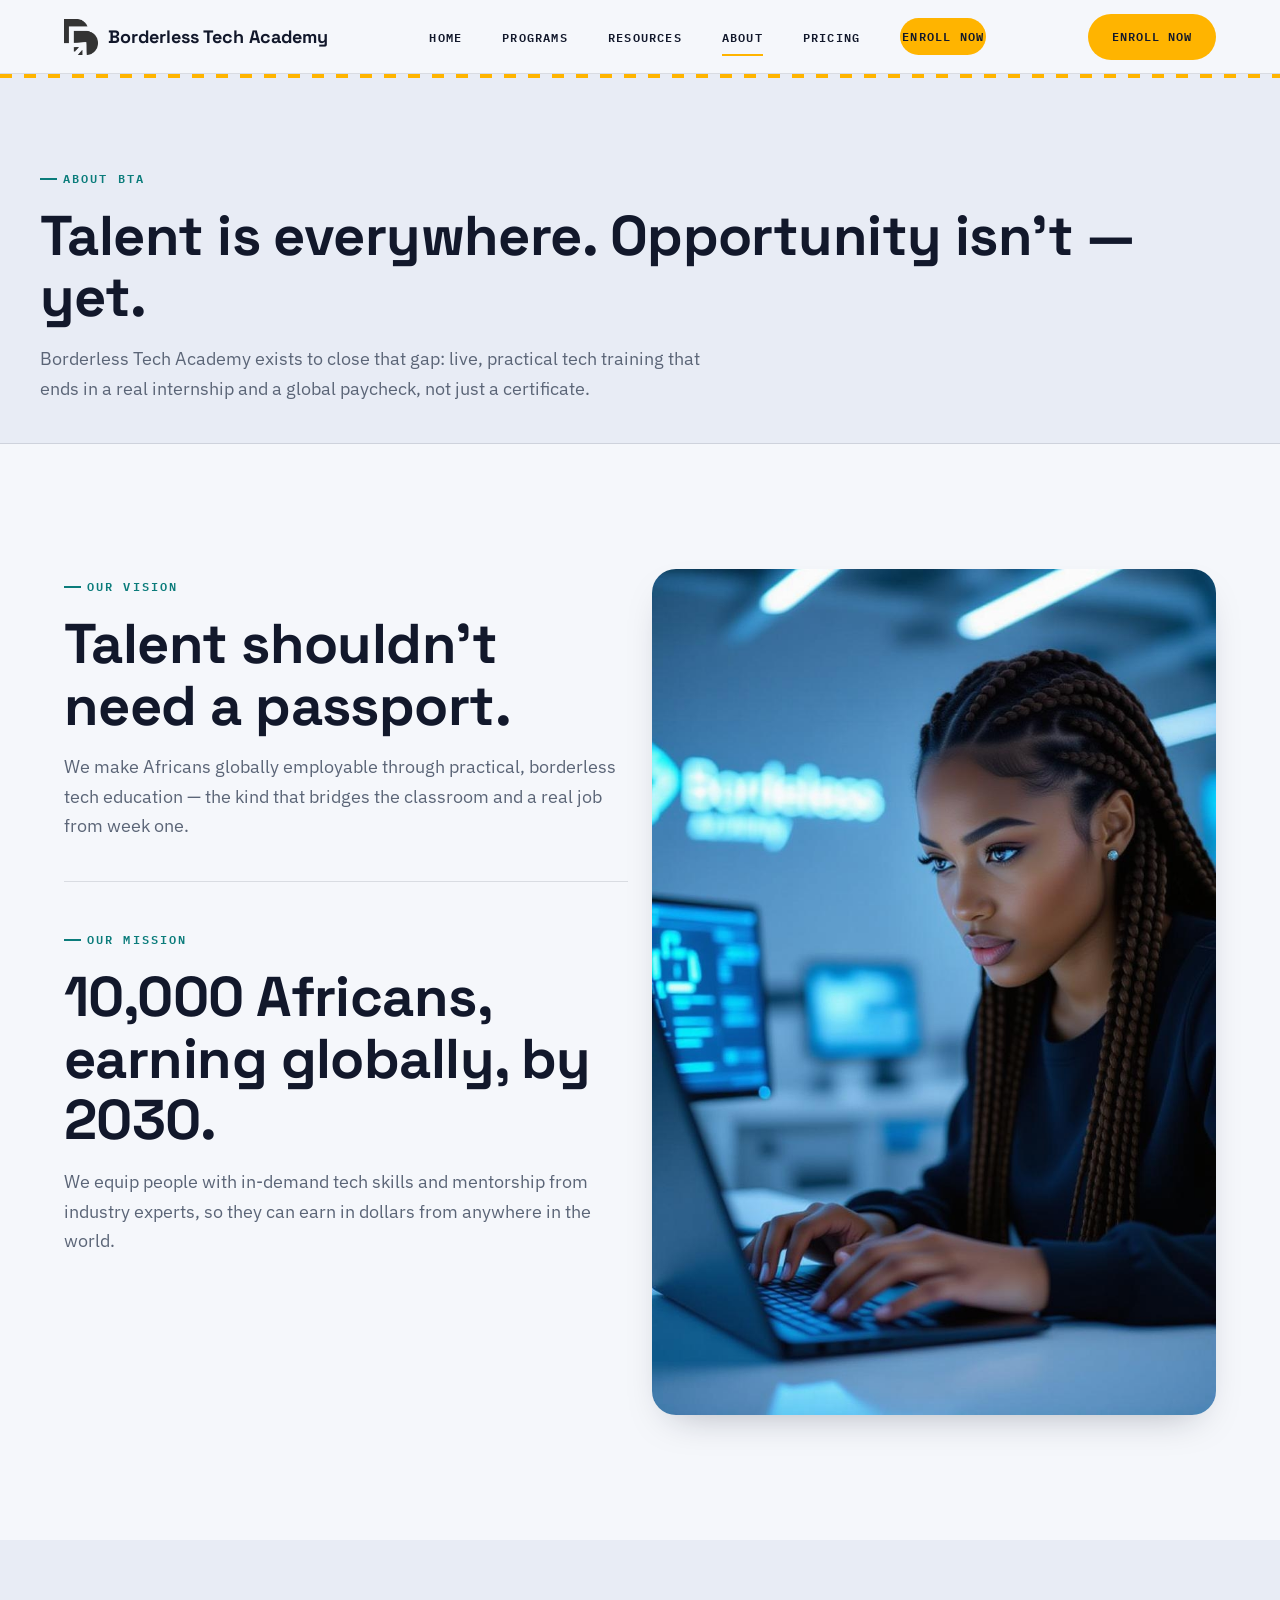
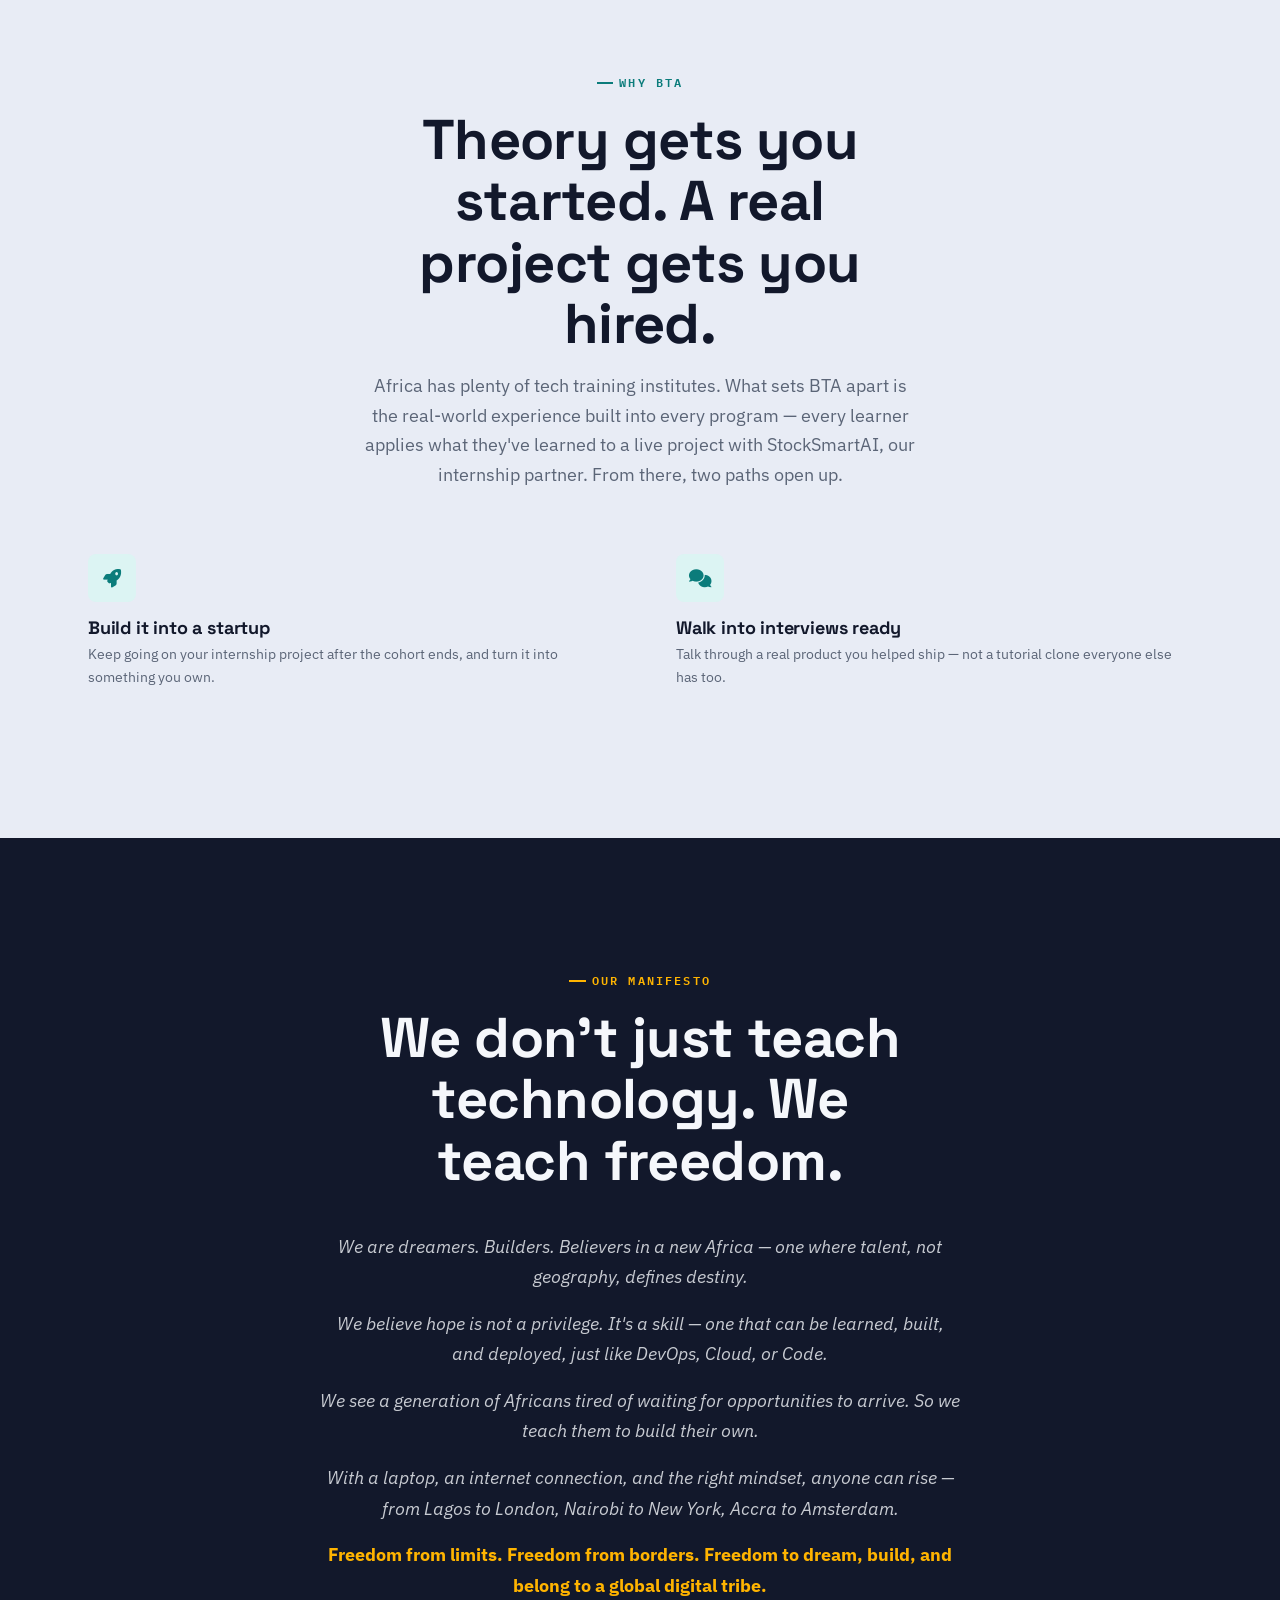
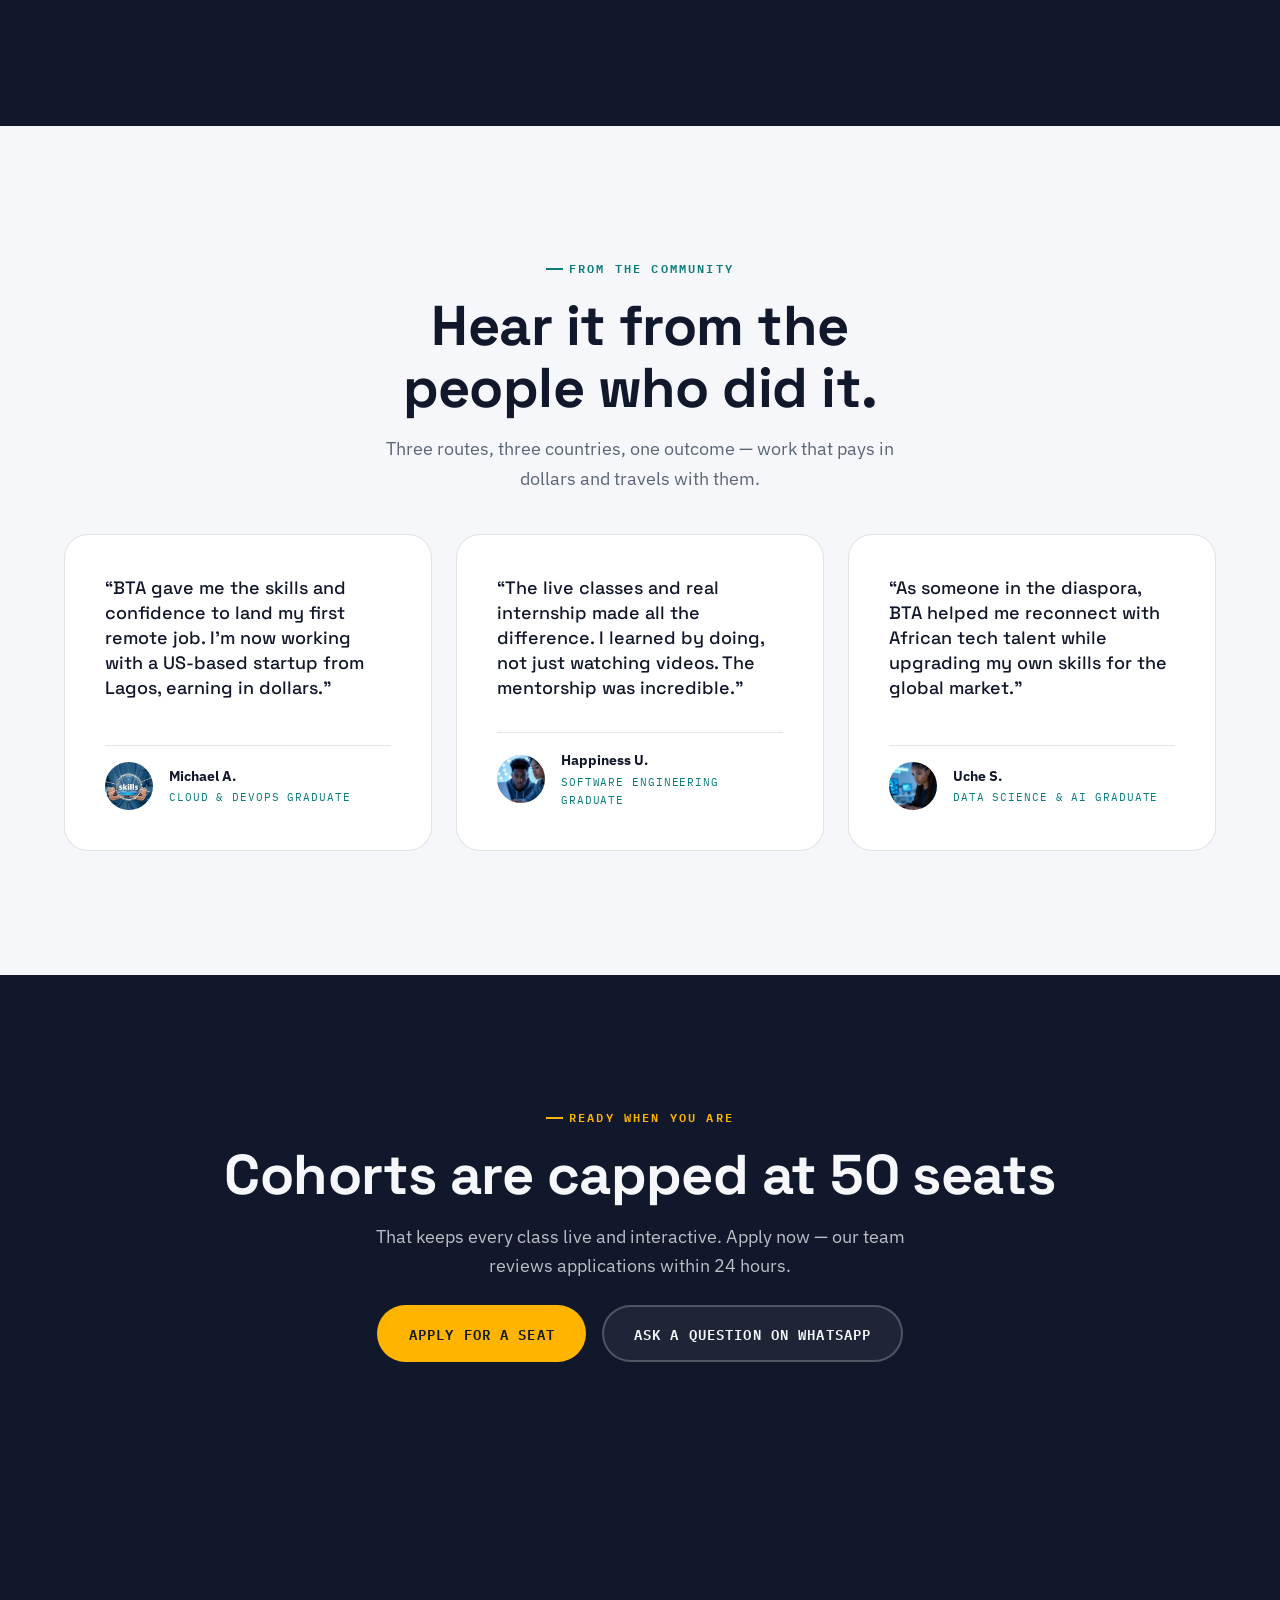
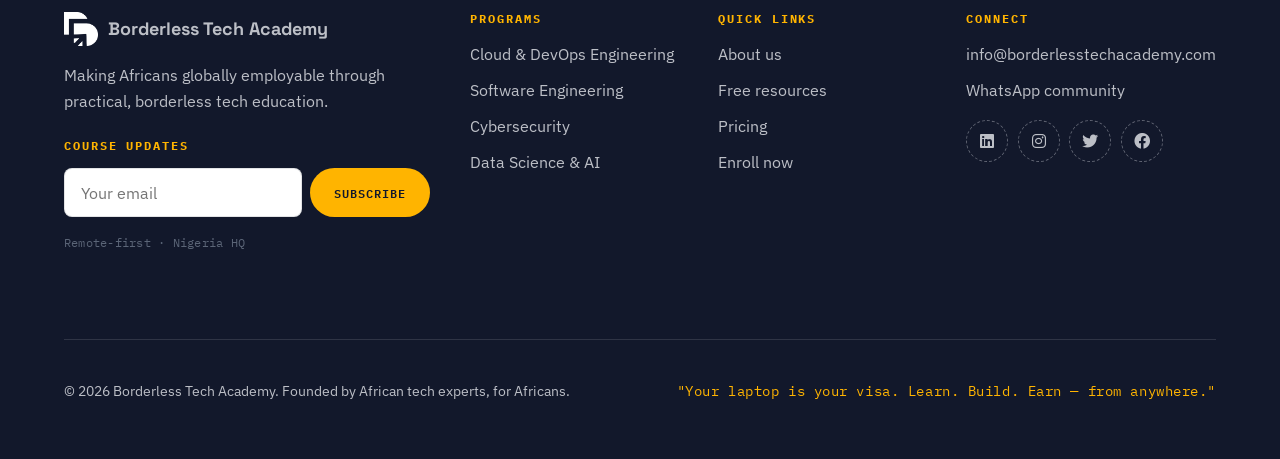
==== commit dce836bd: "improved ui/ex design for the frontend" ====
--- a/about.html
+++ b/about.html
@@ -5,10 +5,10 @@
     <meta charset="UTF-8">
     <meta name="viewport" content="width=device-width, initial-scale=1.0">
     <meta name="description"
-        content="Learn tech skills, build real projects, and earn in dollars from anywhere. Join Africa's premier live tech academy. 6-month programs in DevOps, Software Engineering, Cybersecurity & Data Science. 100% live classes + 3-month internship. Enroll now!">
+        content="Borderless Tech Academy exists to make African talent globally employable. Read our vision, mission, and manifesto, and hear from graduates working with teams abroad.">
     <meta name="keywords"
         content="tech bootcamp Africa, learn coding Nigeria, DevOps training, software engineering course, cybersecurity certification, data science bootcamp, remote tech jobs, earn in dollars">
-    <title>Borderless Tech Academy - Learn. Build. Earn in Dollars - From Anywhere</title>
+    <title>About — Borderless Tech Academy</title>
 
     <!-- Google tag (gtag.js) -->
     <script async src="https://www.googletagmanager.com/gtag/js?id=G-RQ1M56GVE9"></script>
@@ -38,2498 +38,232 @@
     <noscript><img height="1" width="1" style="display:none"
             src="https://www.facebook.com/tr?id=YOUR_PIXEL_ID&ev=PageView&noscript=1" /></noscript>
 
-    <link href="https://fonts.googleapis.com/css2?family=Inter:wght@300;400;500;600;700&display=swap" rel="stylesheet">
+    <link rel="preconnect" href="https://fonts.googleapis.com">
+    <link rel="preconnect" href="https://fonts.gstatic.com" crossorigin>
+    <link href="https://fonts.googleapis.com/css2?family=IBM+Plex+Mono:wght@400;500;600&family=IBM+Plex+Sans:ital,wght@0,400;0,500;0,600;0,700;1,400&family=Space+Grotesk:wght@500;600;700;800&display=swap" rel="stylesheet">
     <link rel="stylesheet" href="https://cdnjs.cloudflare.com/ajax/libs/font-awesome/6.0.0/css/all.min.css">
-    <style>
-        * {
-            margin: 0;
-            padding: 0;
-            box-sizing: border-box;
-        }
-
-        body {
-            font-family: 'Inter', -apple-system, BlinkMacSystemFont, 'Segoe UI', Roboto, sans-serif;
-            line-height: 1.6;
-            color: #1a1a2e;
-            overflow-x: hidden;
-        }
-
-        .page {
-            display: none;
-        }
-
-        .page.active {
-            display: block;
-        }
-
-        /* Enhanced Navigation */
-        nav {
-            background: linear-gradient(135deg, rgba(248, 250, 252, 0.98) 0%, rgba(241, 245, 249, 0.98) 100%);
-            backdrop-filter: blur(10px);
-            padding: 1.2rem 0;
-            position: sticky;
-            top: 0;
-            z-index: 1000;
-            box-shadow: 0 4px 30px rgba(0, 0, 0, 0.08);
-            border-bottom: 2px solid rgba(102, 126, 234, 0.15);
-        }
-
-        .nav-container {
-            max-width: 1400px;
-            margin: 0 auto;
-            display: flex;
-            justify-content: space-between;
-            align-items: center;
-            padding: 0 2.5rem;
-        }
-
-        .logo {
-            display: flex;
-            align-items: center;
-            gap: 0.75rem;
-            cursor: pointer;
-            transition: all 0.3s ease;
-        }
-
-        .logo:hover {
-            transform: scale(1.05);
-        }
-
-        .logo img {
-            height: 50px;
-            width: auto;
-            filter: drop-shadow(0 2px 4px rgba(0, 0, 0, 0.1));
-        }
-
-        .logo-text {
-            font-size: 2rem;
-            font-weight: 700;
-            color: #1a1a2e;
-            letter-spacing: -0.5px;
-        }
-
-        .logo-text span {
-            color: #667eea;
-        }
-
-        .nav-links {
-            display: flex;
-            list-style: none;
-            gap: 2.5rem;
-            align-items: center;
-        }
-
-        .nav-links a {
-            color: #1a1a2e;
-            text-decoration: none;
-            font-weight: 600;
-            font-size: 1.15rem;
-            transition: all 0.3s ease;
-            position: relative;
-            padding: 0.5rem 0;
-        }
-
-        .nav-links a:hover {
-            color: #667eea;
-        }
-
-        .nav-links a::after {
-            content: '';
-            position: absolute;
-            width: 0;
-            height: 3px;
-            bottom: 0;
-            left: 0;
-            background: linear-gradient(135deg, #667eea 0%, #764ba2 100%);
-            transition: width 0.3s ease;
-            border-radius: 2px;
-        }
-
-        .nav-links a:hover::after {
-            width: 100%;
-        }
-
-        .cta-btn {
-            background: linear-gradient(135deg, #667eea 0%, #764ba2 100%);
-            color: white;
-            padding: 1rem 2.8rem;
-            border-radius: 50px;
-            font-weight: 600;
-            cursor: pointer;
-            transition: all 0.3s ease;
-            border: none;
-            font-size: 1.15rem;
-            box-shadow: 0 4px 15px rgba(102, 126, 234, 0.2);
-        }
-
-        .cta-btn:hover {
-            transform: translateY(-2px);
-            box-shadow: 0 8px 25px rgba(102, 126, 234, 0.35);
-        }
-
-        /* Enhanced Hero Section */
-        .hero {
-            background: linear-gradient(135deg, #667eea 0%, #764ba2 100%);
-            color: white;
-            padding: 8rem 2rem 6rem;
-            text-align: center;
-            position: relative;
-            overflow: hidden;
-        }
-
-        .hero::before {
-            content: '';
-            position: absolute;
-            top: 0;
-            left: 0;
-            right: 0;
-            bottom: 0;
-            background: url('data:image/svg+xml,<svg xmlns="http://www.w3.org/2000/svg" viewBox="0 0 1000 1000"><defs><radialGradient id="a" cx="50%" cy="50%"><stop offset="0%" stop-color="%23ffffff" stop-opacity="0.1"/><stop offset="100%" stop-color="%23ffffff" stop-opacity="0"/></radialGradient></defs><circle cx="200" cy="200" r="100" fill="url(%23a)"/><circle cx="800" cy="300" r="150" fill="url(%23a)"/><circle cx="400" cy="700" r="120" fill="url(%23a)"/></svg>');
-            opacity: 0.3;
-        }
-
-        .hero-content {
-            position: relative;
-            z-index: 2;
-            max-width: 900px;
-            margin: 0 auto;
-        }
-
-        .hero h1 {
-            font-size: 4rem;
-            margin-bottom: 1.5rem;
-            font-weight: 700;
-            line-height: 1.2;
-            animation: fadeInUp 1s ease-out;
-        }
-
-        .hero p {
-            font-size: 1.4rem;
-            margin-bottom: 3rem;
-            opacity: 0.95;
-            animation: fadeInUp 1.2s ease-out;
-        }
-
-        .hero-cta {
-            display: inline-flex;
-            align-items: center;
-            gap: 0.5rem;
-            background: #ffd700;
-            color: #1a1a2e;
-            padding: 1.2rem 3rem;
-            font-size: 1.2rem;
-            font-weight: 600;
-            border-radius: 50px;
-            text-decoration: none;
-            cursor: pointer;
-            transition: all 0.3s ease;
-            animation: fadeInUp 1.4s ease-out;
-            border: none;
-        }
-
-        .hero-cta:hover {
-            transform: translateY(-3px);
-            box-shadow: 0 15px 35px rgba(255, 215, 0, 0.4);
-        }
-
-        /* Enhanced Stats Section */
-        .stats {
-            background: #f8fafc;
-            padding: 5rem 2rem;
-            position: relative;
-        }
-
-        .stats-container {
-            max-width: 1200px;
-            margin: 0 auto;
-            display: grid;
-            grid-template-columns: repeat(auto-fit, minmax(280px, 1fr));
-            gap: 2rem;
-        }
-
-        .stat-card {
-            text-align: center;
-            padding: 3rem 2rem;
-            background: white;
-            border-radius: 20px;
-            box-shadow: 0 10px 30px rgba(0, 0, 0, 0.08);
-            transition: all 0.3s ease;
-            border: 1px solid rgba(102, 126, 234, 0.1);
-        }
-
-        .stat-card:hover {
-            transform: translateY(-10px);
-            box-shadow: 0 20px 40px rgba(102, 126, 234, 0.15);
-        }
-
-        .stat-card .icon {
-            font-size: 3rem;
-            color: #667eea;
-            margin-bottom: 1rem;
-        }
-
-        .stat-card h3 {
-            font-size: 3.5rem;
-            color: #667eea;
-            margin-bottom: 0.5rem;
-            font-weight: 700;
-        }
-
-        .stat-card p {
-            color: #64748b;
-            font-size: 1.1rem;
-            font-weight: 500;
-        }
-
-        /* Enhanced Programs Section */
-        .programs {
-            padding: 6rem 2rem;
-            max-width: 1400px;
-            margin: 0 auto;
-        }
-
-        .section-title {
-            text-align: center;
-            font-size: 3rem;
-            margin-bottom: 1rem;
-            color: #1a1a2e;
-            font-weight: 700;
-        }
-
-        .section-subtitle {
-            text-align: center;
-            font-size: 1.2rem;
-            color: #64748b;
-            margin-bottom: 4rem;
-            max-width: 600px;
-            margin-left: auto;
-            margin-right: auto;
-        }
-
-        .program-grid {
-            display: grid;
-            grid-template-columns: repeat(auto-fit, minmax(350px, 1fr));
-            gap: 2.5rem;
-        }
-
-        .program-grid .program-card:nth-child(4) {
-            grid-column: 2 / 3;
-        }
-
-        @media (max-width: 1200px) {
-            .program-grid .program-card:nth-child(4) {
-                grid-column: auto;
-            }
-        }
-
-        .program-card {
-            background: white;
-            border-radius: 20px;
-            overflow: hidden;
-            box-shadow: 0 15px 35px rgba(0, 0, 0, 0.08);
-            transition: all 0.3s ease;
-            cursor: pointer;
-            border: 1px solid rgba(102, 126, 234, 0.1);
-        }
-
-        .program-card:hover {
-            transform: translateY(-10px);
-            box-shadow: 0 25px 50px rgba(102, 126, 234, 0.2);
-        }
-
-        .program-image {
-            height: 200px;
-            background: linear-gradient(135deg, #667eea 0%, #764ba2 100%);
-            display: flex;
-            align-items: center;
-            justify-content: center;
-            position: relative;
-            overflow: hidden;
-        }
-
-        .program-image img {
-            width: 100%;
-            height: 100%;
-            object-fit: cover;
-            opacity: 0.9;
-        }
-
-        .program-image .overlay {
-            position: absolute;
-            top: 0;
-            left: 0;
-            right: 0;
-            bottom: 0;
-            background: linear-gradient(135deg, rgba(102, 126, 234, 0.8) 0%, rgba(118, 75, 162, 0.8) 100%);
-            display: flex;
-            align-items: center;
-            justify-content: center;
-        }
-
-        .program-image .icon {
-            font-size: 4rem;
-            color: white;
-        }
-
-        .program-header {
-            padding: 2rem;
-            text-align: center;
-        }
-
-        .program-header h3 {
-            font-size: 1.8rem;
-            margin-bottom: 0.5rem;
-            color: #1a1a2e;
-            font-weight: 600;
-        }
-
-        .program-header .duration {
-            color: #667eea;
-            font-weight: 500;
-        }
-
-        .program-body {
-            padding: 0 2rem 2rem;
-        }
-
-        .program-body h4 {
-            color: #1a1a2e;
-            margin-bottom: 1rem;
-            font-weight: 600;
-        }
-
-        .program-body ul {
-            list-style: none;
-            margin: 1rem 0;
-        }
-
-        .program-body ul li {
-            padding: 0.7rem 0;
-            padding-left: 2rem;
-            position: relative;
-            color: #64748b;
-        }
-
-        .program-body ul li:before {
-            content: "✓";
-            position: absolute;
-            left: 0;
-            color: #10b981;
-            font-weight: bold;
-            font-size: 1.2rem;
-        }
-
-        /* Enhanced Pricing Section */
-        .pricing {
-            background: #f8fafc;
-            padding: 6rem 2rem;
-        }
-
-        .pricing-container {
-            max-width: 1200px;
-            margin: 0 auto;
-        }
-
-        .pricing-grid {
-            display: grid;
-            grid-template-columns: repeat(auto-fit, minmax(350px, 1fr));
-            gap: 2rem;
-            margin-top: 4rem;
-        }
-
-        .price-card {
-            background: white;
-            border-radius: 20px;
-            padding: 3rem 2.5rem;
-            text-align: center;
-            box-shadow: 0 15px 35px rgba(0, 0, 0, 0.08);
-            transition: all 0.3s ease;
-            position: relative;
-            border: 2px solid transparent;
-        }
-
-        .price-card:hover {
-            transform: translateY(-5px);
-            box-shadow: 0 25px 50px rgba(0, 0, 0, 0.15);
-        }
-
-        .price-card.featured {
-            background: linear-gradient(135deg, #667eea 0%, #764ba2 100%);
-            color: white;
-            transform: scale(1.05);
-            border: 2px solid #ffd700;
-        }
-
-        .price-card.featured::before {
-            content: "Most Popular";
-            position: absolute;
-            top: -15px;
-            left: 50%;
-            transform: translateX(-50%);
-            background: #ffd700;
-            color: #1a1a2e;
-            padding: 0.5rem 2rem;
-            border-radius: 50px;
-            font-weight: 600;
-            font-size: 0.9rem;
-        }
-
-        .price-card h3 {
-            font-size: 2rem;
-            margin-bottom: 1rem;
-            font-weight: 600;
-        }
-
-        .price {
-            font-size: 3.5rem;
-            font-weight: 700;
-            margin: 1.5rem 0;
-            color: #667eea;
-        }
-
-        .price-card.featured .price {
-            color: #ffd700;
-        }
-
-        .price-card ul {
-            list-style: none;
-            margin: 2rem 0;
-            text-align: left;
-        }
-
-        .price-card ul li {
-            padding: 0.8rem 0;
-            padding-left: 2rem;
-            position: relative;
-        }
-
-        .price-card ul li:before {
-            content: "✓";
-            position: absolute;
-            left: 0;
-            font-weight: bold;
-            color: #10b981;
-        }
-
-        .price-card.featured ul li:before {
-            color: #ffd700;
-        }
-
-        .enroll-btn {
-            background: linear-gradient(135deg, #667eea 0%, #764ba2 100%);
-            color: white;
-            padding: 1.2rem 2.5rem;
-            border: none;
-            border-radius: 50px;
-            font-size: 1.1rem;
-            font-weight: 600;
-            cursor: pointer;
-            transition: all 0.3s ease;
-            margin-top: 1.5rem;
-            width: 100%;
-        }
-
-        .enroll-btn:hover {
-            transform: translateY(-3px);
-            box-shadow: 0 15px 30px rgba(102, 126, 234, 0.3);
-        }
-
-        .price-card.featured .enroll-btn {
-            background: #ffd700;
-            color: #1a1a2e;
-        }
-
-        /* Enhanced About Section */
-        .about {
-            padding: 6rem 2rem;
-            max-width: 1400px;
-            margin: 0 auto;
-        }
-
-        .about-content {
-            display: grid;
-            grid-template-columns: 1fr 1fr;
-            gap: 4rem;
-            align-items: center;
-            margin-bottom: 4rem;
-        }
-
-        .about-text h2 {
-            font-size: 2.5rem;
-            margin-bottom: 1.5rem;
-            color: #1a1a2e;
-            font-weight: 700;
-        }
-
-        .about-text p {
-            font-size: 1.1rem;
-            line-height: 1.8;
-            margin-bottom: 1.5rem;
-            color: #64748b;
-        }
-
-        .about-image {
-            border-radius: 20px;
-            overflow: hidden;
-            box-shadow: 0 20px 40px rgba(0, 0, 0, 0.1);
-        }
-
-        .about-image img {
-            width: 100%;
-            height: 400px;
-            object-fit: cover;
-        }
-
-        .manifesto {
-            background: linear-gradient(135deg, #667eea 0%, #764ba2 100%);
-            color: white;
-            padding: 4rem;
-            border-radius: 20px;
-            font-style: italic;
-            line-height: 1.8;
-            font-size: 1.1rem;
-            text-align: center;
-            box-shadow: 0 20px 40px rgba(102, 126, 234, 0.2);
-        }
-
-        /* Enhanced Testimonials */
-        .testimonials {
-            background: #f8fafc;
-            padding: 6rem 2rem;
-        }
-
-        .testimonial-grid {
-            max-width: 1200px;
-            margin: 4rem auto 0;
-            display: grid;
-            grid-template-columns: repeat(auto-fit, minmax(350px, 1fr));
-            gap: 2rem;
-        }
-
-        .testimonial-card {
-            background: white;
-            padding: 3rem;
-            border-radius: 20px;
-            box-shadow: 0 15px 35px rgba(0, 0, 0, 0.08);
-            transition: all 0.3s ease;
-            border: 1px solid rgba(102, 126, 234, 0.1);
-        }
-
-        .testimonial-card:hover {
-            transform: translateY(-5px);
-            box-shadow: 0 25px 50px rgba(0, 0, 0, 0.12);
-        }
-
-        .testimonial-card p {
-            font-style: italic;
-            margin-bottom: 2rem;
-            line-height: 1.8;
-            color: #64748b;
-            font-size: 1.1rem;
-        }
-
-        .testimonial-author {
-            font-weight: 600;
-            color: #667eea;
-            display: flex;
-            align-items: center;
-            gap: 1rem;
-        }
-
-        .testimonial-author img {
-            width: 50px;
-            height: 50px;
-            border-radius: 50%;
-            object-fit: cover;
-        }
-
-        /* Enhanced Contact Form */
-        .contact {
-            padding: 6rem 2rem;
-            max-width: 900px;
-            margin: 0 auto;
-        }
-
-        .contact-form {
-            background: white;
-            padding: 4rem;
-            border-radius: 20px;
-            box-shadow: 0 20px 40px rgba(0, 0, 0, 0.1);
-            border: 1px solid rgba(102, 126, 234, 0.1);
-        }
-
-        .form-group {
-            margin-bottom: 2rem;
-        }
-
-        .form-group label {
-            display: block;
-            margin-bottom: 0.8rem;
-            font-weight: 600;
-            color: #1a1a2e;
-        }
-
-        .form-group input,
-        .form-group select,
-        .form-group textarea {
-            width: 100%;
-            padding: 1.2rem;
-            border: 2px solid #e2e8f0;
-            border-radius: 12px;
-            font-size: 1rem;
-            transition: all 0.3s ease;
-            font-family: inherit;
-        }
-
-        .form-group input:focus,
-        .form-group select:focus,
-        .form-group textarea:focus {
-            outline: none;
-            border-color: #667eea;
-            box-shadow: 0 0 0 3px rgba(102, 126, 234, 0.1);
-        }
-
-        .submit-btn {
-            background: linear-gradient(135deg, #667eea 0%, #764ba2 100%);
-            color: white;
-            padding: 1.2rem 3rem;
-            border: none;
-            border-radius: 50px;
-            font-size: 1.1rem;
-            font-weight: 600;
-            cursor: pointer;
-            width: 100%;
-            transition: all 0.3s ease;
-        }
-
-        .submit-btn:hover {
-            transform: translateY(-3px);
-            box-shadow: 0 15px 30px rgba(102, 126, 234, 0.3);
-        }
-
-        /* Enhanced Footer */
-        footer {
-            background: #1a1a2e;
-            color: white;
-            padding: 4rem 2rem 2rem;
-        }
-
-        .footer-content {
-            max-width: 1200px;
-            margin: 0 auto;
-            display: grid;
-            grid-template-columns: repeat(auto-fit, minmax(250px, 1fr));
-            gap: 3rem;
-            margin-bottom: 3rem;
-        }
-
-        .footer-section h3 {
-            color: #ffd700;
-            margin-bottom: 1.5rem;
-            font-weight: 600;
-        }
-
-        .footer-section a {
-            color: #cbd5e1;
-            text-decoration: none;
-            display: block;
-            margin: 0.8rem 0;
-            transition: color 0.3s ease;
-        }
-
-        .footer-section a:hover {
-            color: #ffd700;
-        }
-
-        .footer-bottom {
-            text-align: center;
-            padding-top: 2rem;
-            border-top: 1px solid #334155;
-            color: #94a3b8;
-        }
-
-        /* Animations */
-        @keyframes fadeInUp {
-            from {
-                opacity: 0;
-                transform: translateY(30px);
-            }
-
-            to {
-                opacity: 1;
-                transform: translateY(0);
-            }
-        }
-
-        /* Mobile Menu */
-        .mobile-menu-btn {
-            display: none;
-            background: none;
-            border: none;
-            font-size: 1.5rem;
-            color: #1a1a2e;
-            cursor: pointer;
-            z-index: 1001;
-        }
-
-        .mobile-menu {
-            display: none;
-            position: fixed;
-            top: 70px;
-            left: 0;
-            right: 0;
-            background: white;
-            box-shadow: 0 10px 30px rgba(0, 0, 0, 0.2);
-            z-index: 999;
-            padding: 2rem;
-        }
-
-        .mobile-menu.active {
-            display: block;
-            animation: slideDown 0.3s ease-out;
-        }
-
-        .mobile-menu a {
-            display: block;
-            padding: 1rem;
-            color: #1a1a2e;
-            text-decoration: none;
-            font-weight: 500;
-            border-bottom: 1px solid #e2e8f0;
-        }
-
-        .mobile-menu a:hover {
-            background: #f8fafc;
-            color: #667eea;
-        }
-
-        @keyframes slideDown {
-            from {
-                transform: translateY(-20px);
-                opacity: 0;
-            }
-
-            to {
-                transform: translateY(0);
-                opacity: 1;
-            }
-        }
-
-        /* Mobile Sticky CTA */
-        .mobile-sticky-cta {
-            display: none;
-            position: fixed;
-            bottom: 0;
-            left: 0;
-            right: 0;
-            background: linear-gradient(135deg, #667eea 0%, #764ba2 100%);
-            padding: 1rem;
-            z-index: 1000;
-            box-shadow: 0 -5px 20px rgba(0, 0, 0, 0.2);
-        }
-
-        .mobile-sticky-cta button {
-            width: 100%;
-            background: #ffd700;
-            color: #1a1a2e;
-            padding: 1rem;
-            border: none;
-            border-radius: 50px;
-            font-weight: 600;
-            font-size: 1.1rem;
-            cursor: pointer;
-        }
-
-        /* Mobile Contact Buttons */
-        .mobile-contact-btns {
-            display: none;
-            position: fixed;
-            bottom: 80px;
-            right: 15px;
-            z-index: 999;
-            gap: 10px;
-            flex-direction: column;
-        }
-
-        .mobile-contact-btn {
-            width: 60px;
-            height: 60px;
-            border-radius: 50%;
-            display: flex;
-            align-items: center;
-            justify-content: center;
-            color: white;
-            font-size: 1.5rem;
-            box-shadow: 0 5px 15px rgba(0, 0, 0, 0.3);
-            text-decoration: none;
-            animation: pulse 2s infinite;
-        }
-
-        .mobile-contact-btn.whatsapp {
-            background: #25D366;
-        }
-
-        .mobile-contact-btn.phone {
-            background: #667eea;
-        }
-
-        /* Responsive Design */
-        @media (max-width: 768px) {
-            .nav-links {
-                display: none;
-            }
-
-            .mobile-menu-btn {
-                display: block;
-            }
-
-            .mobile-sticky-cta {
-                display: block;
-            }
-
-            .mobile-contact-btns {
-                display: flex;
-            }
-
-            .hero h1 {
-                font-size: 2rem;
-            }
-
-            .hero p {
-                font-size: 1rem;
-            }
-
-            .guarantee-hero h3 {
-                font-size: 1.1rem;
-            }
-
-            .guarantee-hero p {
-                font-size: 0.9rem;
-            }
-
-            .about-content {
-                grid-template-columns: 1fr;
-                gap: 2rem;
-            }
-
-            .program-grid,
-            .pricing-grid {
-                grid-template-columns: 1fr;
-            }
-
-            .stats-container {
-                grid-template-columns: repeat(2, 1fr);
-            }
-
-            .section-title {
-                font-size: 2rem;
-            }
-
-            .contact-form {
-                padding: 2rem;
-            }
-        }
-
-        @media (max-width: 480px) {
-            .stats-container {
-                grid-template-columns: 1fr;
-            }
-
-            .hero {
-                padding: 3rem 1rem 2rem;
-            }
-
-            .hero h1 {
-                font-size: 1.75rem;
-            }
-
-            .hero p {
-                font-size: 0.95rem;
-            }
-
-            .programs,
-            .about,
-            .contact {
-                padding: 3rem 1rem;
-            }
-
-            .section-title {
-                font-size: 1.75rem;
-            }
-
-            .countdown-timer {
-                gap: 0.5rem;
-            }
-
-            .countdown-item {
-                padding: 0.75rem;
-                min-width: 60px;
-            }
-
-            .countdown-item .number {
-                font-size: 1.5rem;
-            }
-
-            .countdown-item .label {
-                font-size: 0.75rem;
-            }
-        }
-
-        /* Utility Classes */
-        .highlight {
-            color: #ffd700;
-        }
-
-        .gradient-text {
-            background: linear-gradient(135deg, #667eea 0%, #764ba2 100%);
-            -webkit-background-clip: text;
-            -webkit-text-fill-color: transparent;
-            background-clip: text;
-        }
-
-        .guarantee-badge {
-            background: linear-gradient(135deg, #ffd700 0%, #ffed4e 100%);
-            color: #1a1a2e;
-            padding: 1.5rem 2rem;
-            border-radius: 15px;
-            text-align: center;
-            font-weight: 600;
-            margin: 3rem 0;
-            box-shadow: 0 10px 25px rgba(255, 215, 0, 0.2);
-        }
-
-        .feature-grid {
-            display: grid;
-            grid-template-columns: repeat(auto-fit, minmax(300px, 1fr));
-            gap: 2rem;
-            margin: 3rem 0;
-        }
-
-        .feature-card {
-            background: white;
-            padding: 2rem;
-            border-radius: 15px;
-            box-shadow: 0 10px 25px rgba(0, 0, 0, 0.08);
-            text-align: center;
-            transition: all 0.3s ease;
-        }
-
-        .feature-card:hover {
-            transform: translateY(-5px);
-        }
-
-        .feature-card .icon {
-            font-size: 3rem;
-            color: #667eea;
-            margin-bottom: 1rem;
-        }
-
-        /* Urgency & Scarcity Elements */
-        .urgency-bar {
-            background: #ff4757;
-            color: white;
-            padding: 1rem 2rem;
-            text-align: center;
-            font-weight: 600;
-            position: sticky;
-            top: 85px;
-            z-index: 999;
-            animation: pulse 2s infinite;
-        }
-
-        .countdown-timer {
-            display: flex;
-            justify-content: center;
-            gap: 2rem;
-            margin: 2rem 0;
-        }
-
-        .countdown-item {
-            text-align: center;
-            background: rgba(255, 255, 255, 0.1);
-            padding: 1.5rem 2rem;
-            border-radius: 15px;
-            min-width: 100px;
-        }
-
-        .countdown-item .number {
-            font-size: 3rem;
-            font-weight: 700;
-            display: block;
-        }
-
-        .countdown-item .label {
-            font-size: 0.9rem;
-            opacity: 0.9;
-        }
-
-        .seats-remaining {
-            background: linear-gradient(135deg, #ff6b6b 0%, #ee5a6f 100%);
-            color: white;
-            padding: 1.5rem 2rem;
-            border-radius: 15px;
-            text-align: center;
-            font-weight: 600;
-            margin: 2rem 0;
-            animation: shake 3s infinite;
-        }
-
-        .seats-remaining .number {
-            font-size: 2.5rem;
-            font-weight: 700;
-            display: block;
-            margin: 0.5rem 0;
-        }
-
-        .early-bird-badge {
-            background: #ff4757;
-            color: white;
-            padding: 0.5rem 1.5rem;
-            border-radius: 50px;
-            font-size: 0.9rem;
-            font-weight: 600;
-            display: inline-block;
-            margin-bottom: 1rem;
-            animation: pulse 2s infinite;
-        }
-
-        .recent-signup {
-            position: fixed;
-            bottom: 20px;
-            left: 20px;
-            background: white;
-            padding: 1rem 1.5rem;
-            border-radius: 10px;
-            box-shadow: 0 10px 30px rgba(0, 0, 0, 0.2);
-            display: none;
-            z-index: 1000;
-            max-width: 300px;
-            animation: slideIn 0.5s ease-out;
-        }
-
-        .recent-signup.show {
-            display: block;
-        }
-
-        .recent-signup .icon {
-            color: #10b981;
-            margin-right: 0.5rem;
-        }
-
-        @keyframes pulse {
-
-            0%,
-            100% {
-                opacity: 1;
-            }
-
-            50% {
-                opacity: 0.8;
-            }
-        }
-
-        @keyframes shake {
-
-            0%,
-            100% {
-                transform: translateX(0);
-            }
-
-            10%,
-            30%,
-            50%,
-            70%,
-            90% {
-                transform: translateX(-2px);
-            }
-
-            20%,
-            40%,
-            60%,
-            80% {
-                transform: translateX(2px);
-            }
-        }
-
-        @keyframes slideIn {
-            from {
-                transform: translateX(-100%);
-                opacity: 0;
-            }
-
-            to {
-                transform: translateX(0);
-                opacity: 1;
-            }
-        }
-
-        @media (max-width: 768px) {
-            .countdown-timer {
-                gap: 1rem;
-            }
-
-            .countdown-item {
-                padding: 1rem;
-                min-width: 70px;
-            }
-
-            .countdown-item .number {
-                font-size: 2rem;
-            }
-
-            .recent-signup {
-                left: 10px;
-                right: 10px;
-                max-width: none;
-            }
-        }
-
-        /* Value Proposition Elements */
-        .comparison-table {
-            max-width: 1200px;
-            margin: 3rem auto;
-            overflow-x: auto;
-        }
-
-        .comparison-table table {
-            width: 100%;
-            border-collapse: collapse;
-            background: white;
-            border-radius: 15px;
-            overflow: hidden;
-            box-shadow: 0 10px 30px rgba(0, 0, 0, 0.1);
-        }
-
-        .comparison-table th {
-            background: linear-gradient(135deg, #667eea 0%, #764ba2 100%);
-            color: white;
-            padding: 1.5rem;
-            text-align: left;
-            font-weight: 600;
-        }
-
-        .comparison-table td {
-            padding: 1.2rem 1.5rem;
-            border-bottom: 1px solid #e2e8f0;
-        }
-
-        .comparison-table .highlight-col {
-            background: #f0f4ff;
-            font-weight: 600;
-        }
-
-        .check {
-            color: #10b981;
-            font-size: 1.5rem;
-        }
-
-        .cross {
-            color: #ef4444;
-            font-size: 1.5rem;
-        }
-
-        .roi-calculator {
-            background: white;
-            padding: 3rem;
-            border-radius: 20px;
-            box-shadow: 0 15px 35px rgba(0, 0, 0, 0.1);
-            max-width: 800px;
-            margin: 3rem auto;
-        }
-
-        .roi-result {
-            background: linear-gradient(135deg, #10b981 0%, #059669 100%);
-            color: white;
-            padding: 2rem;
-            border-radius: 15px;
-            text-align: center;
-            margin-top: 2rem;
-        }
-
-        .roi-result h3 {
-            font-size: 3rem;
-            margin: 1rem 0;
-        }
-
-        .success-metrics {
-            display: grid;
-            grid-template-columns: repeat(auto-fit, minmax(250px, 1fr));
-            gap: 2rem;
-            margin: 3rem 0;
-        }
-
-        .metric-card {
-            background: white;
-            padding: 2.5rem;
-            border-radius: 15px;
-            text-align: center;
-            box-shadow: 0 10px 25px rgba(0, 0, 0, 0.08);
-            border-left: 5px solid #667eea;
-        }
-
-        .metric-card .number {
-            font-size: 3.5rem;
-            font-weight: 700;
-            color: #667eea;
-            display: block;
-            margin-bottom: 0.5rem;
-        }
-
-        .guarantee-hero {
-            background: rgba(255, 255, 255, 0.15);
-            padding: 1.5rem 2rem;
-            border-radius: 15px;
-            margin: 2rem 0;
-            border: 2px solid rgba(255, 255, 255, 0.3);
-        }
-
-        @media (max-width: 768px) {
-            .comparison-table {
-                font-size: 0.9rem;
-            }
-
-            .roi-calculator {
-                padding: 2rem;
-            }
-        }
-
-        /* FAQ Styles */
-        .faq-item {
-            background: white;
-            padding: 2rem;
-            border-radius: 15px;
-            margin-bottom: 1.5rem;
-            box-shadow: 0 5px 15px rgba(0, 0, 0, 0.08);
-            transition: all 0.3s ease;
-        }
-
-        .faq-item:hover {
-            transform: translateY(-3px);
-            box-shadow: 0 10px 25px rgba(0, 0, 0, 0.12);
-        }
-
-        .faq-item h3 {
-            color: #667eea;
-            margin-bottom: 1rem;
-            font-size: 1.2rem;
-            display: flex;
-            align-items: center;
-            gap: 0.5rem;
-        }
-
-        .faq-item p {
-            color: #64748b;
-            line-height: 1.8;
-        }
-
-
-
-        .newsletter-section {
-            background: linear-gradient(135deg, #667eea 0%, #764ba2 100%);
-            padding: 2rem;
-            border-radius: 15px;
-            margin-bottom: 2rem;
-        }
-
-        .newsletter-section h3 {
-            color: white;
-            margin-bottom: 1rem;
-        }
-
-        .newsletter-form {
-            display: flex;
-            gap: 0.5rem;
-        }
-
-        .newsletter-form input {
-            flex: 1;
-            padding: 0.8rem;
-            border: none;
-            border-radius: 10px;
-        }
-
-        .newsletter-form button {
-            background: #ffd700;
-            color: #1a1a2e;
-            border: none;
-            padding: 0.8rem 1.5rem;
-            border-radius: 10px;
-            font-weight: 600;
-            cursor: pointer;
-        }
-    </style>
+    <link rel="stylesheet" href="css/styles.css">
 </head>
 
 <body>
 
-
     <!-- Navigation -->
-    <nav>
-        <div class="nav-container">
-            <div class="logo" onclick="window.location.href = 'index.html'">
-                <img src="LOGO.png" alt="BTA Logo">
-            </div>
-            <ul class="nav-links">
+    <nav class="nav" aria-label="Primary">
+        <div class="nav__inner">
+            <a class="nav__brand" href="index.html">
+                <img src="images/LOGO ICON (black).png" alt="" width="36" height="36">
+                Borderless Tech Academy
+            </a>
+            <ul class="nav__links" id="nav-links">
                 <li><a href="index.html">Home</a></li>
                 <li><a href="programs.html">Programs</a></li>
-                <li><a href="resources.html">Free Resources</a></li>
+                <li><a href="resources.html">Resources</a></li>
                 <li><a href="about.html">About</a></li>
                 <li><a href="pricing.html">Pricing</a></li>
-                <li><button class="cta-btn" onclick="window.location.href = 'enroll.html'">Enroll Now</button></li>
+                <li><a href="enroll.html" class="btn btn--primary btn--sm">Enroll now</a></li>
             </ul>
-            <button class="mobile-menu-btn" id="mobileMenuBtn">
-                <i class="fas fa-bars"></i>
+            <div class="nav__actions">
+                <a class="btn btn--primary btn--sm" href="enroll.html">Enroll now</a>
+            </div>
+            <button class="nav__toggle" aria-label="Open menu" aria-expanded="false" aria-controls="nav-links">
+                <svg viewBox="0 0 24 24" fill="none" stroke="currentColor" stroke-width="2" stroke-linecap="round"><line x1="3" y1="6" x2="21" y2="6"/><line x1="3" y1="12" x2="21" y2="12"/><line x1="3" y1="18" x2="21" y2="18"/></svg>
             </button>
         </div>
-        <!-- Mobile Menu -->
-        <div class="mobile-menu" id="mobileMenu">
-            <a href="index.html" onclick="toggleMobileMenu();">Home</a>
-            <a href="programs.html" onclick="toggleMobileMenu();">Programs</a>
-            <a href="resources.html" onclick="toggleMobileMenu();">Free Resources</a>
-            <a href="about.html" onclick="toggleMobileMenu();">About</a>
-            <a href="pricing.html" onclick="toggleMobileMenu();">Pricing</a>
-            <a href="enroll.html" onclick="toggleMobileMenu();"
-                style="background: linear-gradient(135deg, #667eea 0%, #764ba2 100%); color: white; border-radius: 10px; text-align: center;">Enroll
-                Now</a>
-        </div>
     </nav>
 
-    <!-- Mobile Sticky CTA -->
-    <div class="mobile-sticky-cta">
-        <button onclick="window.location.href = 'enroll.html'">
-            <i class="fas fa-rocket"></i> Enroll Now - Class starts January 24th!!
-        </button>
+    <!-- Page header -->
+    <header class="page-header">
+        <div class="container page-header__inner">
+            <p class="eyebrow">About BTA</p>
+            <h1>Talent is everywhere. Opportunity isn't &mdash; yet.</h1>
+            <p class="lead">Borderless Tech Academy exists to close that gap: live, practical tech training that ends in a real internship and a global paycheck, not just a certificate.</p>
+        </div>
+    </header>
+
+    <!-- Vision & Mission -->
+    <section class="section section--paper">
+        <div class="container">
+            <div class="grid grid--2">
+                <div>
+                    <p class="eyebrow">Our vision</p>
+                    <h2>Talent shouldn't need a passport.</h2>
+                    <p class="lead">We make Africans globally employable through practical, borderless tech education &mdash; the kind that bridges the classroom and a real job from week one.</p>
+                    <div class="divider"></div>
+                    <p class="eyebrow">Our mission</p>
+                    <h2>10,000 Africans, earning globally, by 2030.</h2>
+                    <p class="lead">We equip people with in-demand tech skills and mentorship from industry experts, so they can earn in dollars from anywhere in the world.</p>
+                </div>
+                <div>
+                    <img src="images/girlll.jpeg" alt="A Borderless Tech Academy learner working on a laptop" loading="lazy" style="width:100%; height:100%; object-fit:cover; border-radius: var(--radius-lg); box-shadow: var(--shadow-card);">
+                </div>
+            </div>
+        </div>
+    </section>
+
+    <!-- Why BTA -->
+    <section class="section section--alt">
+        <div class="container">
+            <div class="section__head section__head--center">
+                <p class="eyebrow">Why BTA</p>
+                <h2>Theory gets you started. A real project gets you hired.</h2>
+                <p class="lead">Africa has plenty of tech training institutes. What sets BTA apart is the real-world experience built into every program &mdash; every learner applies what they've learned to a live project with StockSmartAI, our internship partner. From there, two paths open up.</p>
+            </div>
+            <div class="grid grid--2 reveal">
+                <div class="feature">
+                    <div class="feature__icon"><i class="fas fa-rocket" aria-hidden="true"></i></div>
+                    <h3>Build it into a startup</h3>
+                    <p>Keep going on your internship project after the cohort ends, and turn it into something you own.</p>
+                </div>
+                <div class="feature">
+                    <div class="feature__icon"><i class="fas fa-comments" aria-hidden="true"></i></div>
+                    <h3>Walk into interviews ready</h3>
+                    <p>Talk through a real product you helped ship &mdash; not a tutorial clone everyone else has too.</p>
+                </div>
+            </div>
+        </div>
+    </section>
+
+    <!-- Manifesto -->
+    <section class="section section--dark">
+        <div class="container">
+            <div class="section__head section__head--center">
+                <p class="eyebrow" style="justify-content:center;">Our manifesto</p>
+                <h2>We don't just teach technology. We teach freedom.</h2>
+            </div>
+            <div class="manifesto">
+                <p>We are dreamers. Builders. Believers in a new Africa &mdash; one where talent, not geography, defines destiny.</p>
+                <p>We believe hope is not a privilege. It's a skill &mdash; one that can be learned, built, and deployed, just like DevOps, Cloud, or Code.</p>
+                <p>We see a generation of Africans tired of waiting for opportunities to arrive. So we teach them to build their own.</p>
+                <p>With a laptop, an internet connection, and the right mindset, anyone can rise &mdash; from Lagos to London, Nairobi to New York, Accra to Amsterdam.</p>
+                <p><strong>Freedom from limits. Freedom from borders. Freedom to dream, build, and belong to a global digital tribe.</strong></p>
+            </div>
+        </div>
+    </section>
+
+    <!-- Testimonials -->
+    <section class="section section--paper" id="testimonials">
+        <div class="container">
+            <div class="section__head section__head--center">
+                <p class="eyebrow">From the community</p>
+                <h2>Hear it from the people who did it.</h2>
+                <p class="lead">Three routes, three countries, one outcome &mdash; work that pays in dollars and travels with them.</p>
+            </div>
+            <div class="grid grid--3 reveal">
+                <article class="testimonial">
+                    <p class="testimonial__quote">&ldquo;BTA gave me the skills and confidence to land my first remote job. I'm now working with a US-based startup from Lagos, earning in dollars.&rdquo;</p>
+                    <div class="testimonial__person">
+                        <img src="images/Skills-i.jpeg" alt="" loading="lazy">
+                        <div>
+                            <div class="name">Michael A.</div>
+                            <div class="role">Cloud &amp; DevOps graduate</div>
+                        </div>
+                    </div>
+                </article>
+                <article class="testimonial">
+                    <p class="testimonial__quote">&ldquo;The live classes and real internship made all the difference. I learned by doing, not just watching videos. The mentorship was incredible.&rdquo;</p>
+                    <div class="testimonial__person">
+                        <img src="images/bta-image-5.jpeg" alt="" loading="lazy">
+                        <div>
+                            <div class="name">Happiness U.</div>
+                            <div class="role">Software Engineering graduate</div>
+                        </div>
+                    </div>
+                </article>
+                <article class="testimonial">
+                    <p class="testimonial__quote">&ldquo;As someone in the diaspora, BTA helped me reconnect with African tech talent while upgrading my own skills for the global market.&rdquo;</p>
+                    <div class="testimonial__person">
+                        <img src="images/girlll.jpeg" alt="" loading="lazy">
+                        <div>
+                            <div class="name">Uche S.</div>
+                            <div class="role">Data Science &amp; AI graduate</div>
+                        </div>
+                    </div>
+                </article>
+            </div>
+        </div>
+    </section>
+
+    <!-- Final CTA -->
+    <section class="section section--dark">
+        <div class="container text-center">
+            <p class="eyebrow" style="justify-content:center;">Ready when you are</p>
+            <h2>Cohorts are capped at 50 seats</h2>
+            <p class="lead" style="margin-inline:auto; max-width:50ch;">That keeps every class live and interactive. Apply now &mdash; our team reviews applications within 24 hours.</p>
+            <div class="btn-row" style="justify-content:center; margin-top: var(--space-md);">
+                <a class="btn btn--primary" href="enroll.html">Apply for a seat</a>
+                <a class="btn btn--ghost" href="https://wa.me/2348103734621" target="_blank" rel="noopener">Ask a question on WhatsApp</a>
+            </div>
+        </div>
+    </section>
+
+    <!-- Footer -->
+    <footer class="footer">
+        <div class="container">
+            <div class="footer__grid">
+                <div>
+                    <a class="footer__brand" href="index.html">
+                        <img src="images/LOGO ICON (white).png" alt="" width="34" height="34">
+                        Borderless Tech Academy
+                    </a>
+                    <p>Making Africans globally employable through practical, borderless tech education.</p>
+                    <h4 style="margin-top: var(--space-md);">Course updates</h4>
+                    <form class="newsletter-form" data-formspree data-success="Subscribed — watch your inbox." action="https://formspree.io/f/movygqnj" method="POST">
+                        <input type="hidden" name="form_type" value="newsletter">
+                        <div class="field" style="flex-direction:row; gap:0.5rem;">
+                            <label class="visually-hidden" for="newsletter-email">Email address</label>
+                            <input type="email" id="newsletter-email" name="email" placeholder="Your email" required style="flex:1;">
+                            <button type="submit" class="btn btn--primary btn--sm">Subscribe</button>
+                        </div>
+                        <p class="form-status" role="status"></p>
+                    </form>
+                    <p class="form-note" style="margin-top: var(--space-sm);">Remote-first &middot; Nigeria HQ</p>
+                </div>
+                <div>
+                    <h4>Programs</h4>
+                    <ul>
+                        <li><a href="programs.html#cloud-devops">Cloud &amp; DevOps Engineering</a></li>
+                        <li><a href="programs.html#software-engineering">Software Engineering</a></li>
+                        <li><a href="programs.html#cybersecurity">Cybersecurity</a></li>
+                        <li><a href="programs.html#data-ai">Data Science &amp; AI</a></li>
+                    </ul>
+                </div>
+                <div>
+                    <h4>Quick links</h4>
+                    <ul>
+                        <li><a href="about.html">About us</a></li>
+                        <li><a href="resources.html">Free resources</a></li>
+                        <li><a href="pricing.html">Pricing</a></li>
+                        <li><a href="enroll.html">Enroll now</a></li>
+                    </ul>
+                </div>
+                <div>
+                    <h4>Connect</h4>
+                    <ul>
+                        <li><a href="mailto:info@borderlesstechacademy.com">info@borderlesstechacademy.com</a></li>
+                        <li><a href="https://wa.me/2348103734621" target="_blank" rel="noopener">WhatsApp community</a></li>
+                    </ul>
+                    <div class="stamps">
+                        <a href="https://www.linkedin.com/company/borderlesstechacademy" target="_blank" rel="noopener" aria-label="LinkedIn"><i class="fab fa-linkedin" aria-hidden="true"></i></a>
+                        <a href="https://www.instagram.com/borderlesstechacademy" target="_blank" rel="noopener" aria-label="Instagram"><i class="fab fa-instagram" aria-hidden="true"></i></a>
+                        <a href="https://x.com/bta_tech_99" target="_blank" rel="noopener" aria-label="X (Twitter)"><i class="fab fa-twitter" aria-hidden="true"></i></a>
+                        <a href="https://facebook.com/borderlesstechacademe" target="_blank" rel="noopener" aria-label="Facebook"><i class="fab fa-facebook" aria-hidden="true"></i></a>
+                    </div>
+                </div>
+            </div>
+            <div class="footer__bottom">
+                <p>&copy; 2026 Borderless Tech Academy. Founded by African tech experts, for Africans.</p>
+                <p class="footer__tagline">"Your laptop is your visa. Learn. Build. Earn &mdash; from anywhere."</p>
+            </div>
+        </div>
+    </footer>
+
+    <!-- Mobile sticky CTA -->
+    <div class="sticky-cta">
+        <span>50 seats per cohort &middot; apply today</span>
+        <a class="btn btn--primary btn--sm" href="enroll.html">Apply now</a>
     </div>
 
-    <!-- Mobile Contact Buttons -->
-    <div class="mobile-contact-btns">
-        <a href="https://wa.me/2348103734621" class="mobile-contact-btn whatsapp" target="_blank">
-            <i class="fab fa-whatsapp"></i>
-        </a>
-        <a href="tel:+2348103734621" class="mobile-contact-btn phone">
-            <i class="fas fa-phone"></i>
-        </a>
-    </div>
-
-
-
-    <!-- HOME PAGE -->
-    <div id="home" class="page active">
-        <!-- Hero Section -->
-        <section class="hero">
-            <div class="hero-content">
-                <h1>Learn. Build. Earn. <br><span class="highlight">From Anywhere.</span></h1>
-                <p>Your laptop is your visa. Make yourself globally employable in 6 months with Africa's premier live
-                    tech academy.</p>
-
-
-
-                <!-- Money-Back Guarantee -->
-                <div class="guarantee-hero">
-                    <i class="fas fa-shield-alt" style="font-size: 2rem; margin-bottom: 0.5rem;"></i>
-                    <h3 style="font-size: 1.3rem; margin-bottom: 0.5rem;">100% Money-Back Guarantee</h3>
-                    <p style="font-size: 1rem; opacity: 0.95;">Not satisfied within the first 2 weeks? Get a full
-                        refund. No questions asked.</p>
-                </div>
-
-                <button class="hero-cta" onclick="showPage('enroll')">
-                    Start Your Journey <i class="fas fa-arrow-right"></i>
-                </button>
-            </div>
-        </section>
-
-        <!-- Programs Preview -->
-        <section class="programs">
-            <h2 class="section-title">Our Programs</h2>
-            <p class="section-subtitle">Choose your path to a global tech career</p>
-
-            <div class="program-grid">
-                <div class="program-card">
-                    <div class="program-image">
-                        <img src="devops-pics.png" alt="DevOps Engineering" loading="lazy">
-                        <div class="overlay">
-                            <div class="icon"><i class="fas fa-cogs"></i></div>
-                        </div>
-                    </div>
-                    <div class="program-header">
-                        <h3>Cloud & DevOps Engineering</h3>
-                        <p class="duration">6 Months | Live Online</p>
-                    </div>
-                    <div class="program-body">
-                        <p>Master CI/CD pipelines, Docker, Kubernetes, AWS, and infrastructure automation. Become a
-                            highly sought-after DevOps engineer.</p>
-                        <button class="enroll-btn" onclick="showPage('enroll')">Register Now</button>
-                    </div>
-                </div>
-
-                <div class="program-card">
-                    <div class="program-image">
-                        <img src="master-software-eng.png" alt="Software Engineering" loading="lazy">
-                        <div class="overlay">
-                            <div class="icon"><i class="fas fa-code"></i></div>
-                        </div>
-                    </div>
-                    <div class="program-header">
-                        <h3>Software Engineering</h3>
-                        <p class="duration">6 Months | Live Online</p>
-                    </div>
-                    <div class="program-body">
-                        <p>Full-stack development with React, Node.js, MongoDB, and modern JavaScript. Build scalable
-                            web applications.</p>
-                        <button class="enroll-btn" onclick="showPage('enroll')">Register Now</button>
-                    </div>
-                </div>
-
-                <div class="program-card">
-                    <div class="program-image">
-                        <img src="cyber-image.png" alt="Cybersecurity" loading="lazy">
-                        <div class="overlay">
-                            <div class="icon"><i class="fas fa-shield-alt"></i></div>
-                        </div>
-                    </div>
-                    <div class="program-header">
-                        <h3>Cybersecurity</h3>
-                        <p class="duration">6 Months | Live Online</p>
-                    </div>
-                    <div class="program-body">
-                        <p>Ethical hacking, cloud security, SOC analysis, and penetration testing. Protect organizations
-                            from cyber threats.</p>
-                        <button class="enroll-btn" onclick="showPage('enroll')">Register Now</button>
-                    </div>
-                </div>
-
-                <div class="program-card">
-                    <div class="program-image">
-                        <img src="master-cloud.png" alt="Data Science" loading="lazy">
-                        <div class="overlay">
-                            <div class="icon"><i class="fas fa-chart-line"></i></div>
-                        </div>
-                    </div>
-                    <div class="program-header">
-                        <h3>Data Science & AI</h3>
-                        <p class="duration">6 Months | Live Online</p>
-                    </div>
-                    <div class="program-body">
-                        <p>Python, Machine Learning, Deep Learning, AI integration, and data visualization - complete
-                            learning path included.</p>
-                        <button class="enroll-btn" onclick="showPage('enroll')">Register Now</button>
-                    </div>
-                </div>
-            </div>
-        </section>
-
-        <!-- Success Metrics Section -->
-        <section class="stats">
-            <h2 class="section-title" style="margin-bottom: 3rem;">Our <span class="gradient-text">Impact</span></h2>
-            <div class="success-metrics">
-                <div class="metric-card">
-                    <span class="number">300%</span>
-                    <p>Average Salary Increase</p>
-                </div>
-                <div class="metric-card">
-                    <span class="number">85%</span>
-                    <p>Job Placement Rate</p>
-                </div>
-                <div class="metric-card">
-                    <span class="number">$25/hr</span>
-                    <p>Average Starting Rate</p>
-                </div>
-                <div class="metric-card">
-                    <span class="number">2-3</span>
-                    <p>Months to ROI</p>
-                </div>
-            </div>
-
-            <div class="stats-container" style="margin-top: 4rem;">
-                <div class="stat-card">
-                    <div class="icon"><i class="fas fa-clock"></i></div>
-                    <h3>6</h3>
-                    <p>Months Complete Program</p>
-                </div>
-                <div class="stat-card">
-                    <div class="icon"><i class="fas fa-video"></i></div>
-                    <h3>100%</h3>
-                    <p>Live Online Classes</p>
-                </div>
-                <div class="stat-card">
-                    <div class="icon"><i class="fas fa-users"></i></div>
-                    <h3>10K</h3>
-                    <p>Target Graduates by 2030</p>
-                </div>
-                <div class="stat-card">
-                    <div class="icon"><i class="fas fa-globe"></i></div>
-                    <h3>Global</h3>
-                    <p>Career Opportunities</p>
-                </div>
-            </div>
-        </section>
-
-
-
-        <!-- Comparison Table -->
-        <section class="programs" style="background: #f8fafc; margin: 0 -2rem; padding: 6rem 2rem;">
-            <h2 class="section-title">Why BTA Stands Out</h2>
-            <p class="section-subtitle">Compare us with other options</p>
-
-            <div class="comparison-table">
-                <table>
-                    <thead>
-                        <tr>
-                            <th>Feature</th>
-                            <th class="highlight-col">BTA</th>
-                            <th>Other Bootcamps</th>
-                            <th>Self-Learning</th>
-                        </tr>
-                    </thead>
-                    <tbody>
-                        <tr>
-                            <td><strong>Live Instructor-Led Classes</strong></td>
-                            <td class="highlight-col"><span class="check">✓</span></td>
-                            <td><span class="check">✓</span></td>
-                            <td><span class="cross">✗</span></td>
-                        </tr>
-                        <tr>
-                            <td><strong>Real 3-Month Internship</strong></td>
-                            <td class="highlight-col"><span class="check">✓</span></td>
-                            <td><span class="cross">✗</span></td>
-                            <td><span class="cross">✗</span></td>
-                        </tr>
-                        <tr>
-                            <td><strong>Job Placement Support</strong></td>
-                            <td class="highlight-col"><span class="check">✓</span></td>
-                            <td><span class="check">✓</span></td>
-                            <td><span class="cross">✗</span></td>
-                        </tr>
-                        <tr>
-                            <td><strong>Portfolio Development</strong></td>
-                            <td class="highlight-col"><span class="check">✓</span></td>
-                            <td>Limited</td>
-                            <td><span class="cross">✗</span></td>
-                        </tr>
-                        <tr>
-                            <td><strong>Mentorship from Industry Experts</strong></td>
-                            <td class="highlight-col"><span class="check">✓</span></td>
-                            <td>Limited</td>
-                            <td><span class="cross">✗</span></td>
-                        </tr>
-                        <tr>
-                            <td><strong>Money-Back Guarantee</strong></td>
-                            <td class="highlight-col"><span class="check">✓</span></td>
-                            <td><span class="cross">✗</span></td>
-                            <td>N/A</td>
-                        </tr>
-                        <tr>
-                            <td><strong>Flexible Payment Plans</strong></td>
-                            <td class="highlight-col"><span class="check">✓</span></td>
-                            <td>Limited</td>
-                            <td>Free</td>
-                        </tr>
-                        <tr>
-                            <td><strong>Cost</strong></td>
-                            <td class="highlight-col">₦450K ($500)</td>
-                            <td>₦1M+ ($1,500+)</td>
-                            <td>Free (but no structure)</td>
-                        </tr>
-                        <tr>
-                            <td><strong>Time to Job-Ready</strong></td>
-                            <td class="highlight-col">6 Months</td>
-                            <td>6-12 Months</td>
-                            <td>12-24+ Months</td>
-                        </tr>
-                    </tbody>
-                </table>
-            </div>
-        </section>
-
-        <!-- Why Choose BTA -->
-        <section class="programs">
-            <h2 class="section-title">Why Choose <span class="gradient-text">Borderless Tech Academy?</span></h2>
-            <p class="section-subtitle">We don't just teach technology — we teach freedom. Freedom from limits, borders,
-                and geographical constraints.</p>
-
-            <div class="feature-grid">
-                <div class="feature-card">
-                    <div class="icon"><i class="fas fa-chalkboard-teacher"></i></div>
-                    <h3>Live Training</h3>
-                    <p>100% live, instructor-led classes - not pre-recorded videos. Get real-time feedback and
-                        personalized mentorship from industry experts.</p>
-                </div>
-                <div class="feature-card">
-                    <div class="icon"><i class="fas fa-briefcase"></i></div>
-                    <h3>Real Internship</h3>
-                    <p>Guaranteed 3-month internship with StockSmartAI - work on real projects and build your
-                        professional portfolio.</p>
-                </div>
-                <div class="feature-card">
-                    <div class="icon"><i class="fas fa-globe-americas"></i></div>
-                    <h3>Global Curriculum</h3>
-                    <p>Learn in-demand skills: DevOps, Cloud Engineering, Cybersecurity, and Software Engineering with
-                        international standards.</p>
-                </div>
-                <div class="feature-card">
-                    <div class="icon"><i class="fas fa-dollar-sign"></i></div>
-                    <h3>Affordable Pricing</h3>
-                    <p>Flexible payment options in Naira and USD. Pay in full or monthly installments that fit your
-                        budget.</p>
-                </div>
-                <div class="feature-card">
-                    <div class="icon"><i class="fas fa-rocket"></i></div>
-                    <h3>Career Support</h3>
-                    <p>CV optimization, portfolio building, interview preparation, and job placement assistance included
-                        in every program.</p>
-                </div>
-                <div class="feature-card">
-                    <div class="icon"><i class="fas fa-users"></i></div>
-                    <h3>Community</h3>
-                    <p>Join a thriving community of African tech professionals building global careers and earning in
-                        dollars.</p>
-                </div>
-            </div>
-        </section>
-
-
-
-        <!-- CTA Section -->
-        <section class="hero" style="padding: 4rem 2rem;">
-            <div class="hero-content">
-                <h2>Ready to Transform Your Career?</h2>
-                <p>Join hundreds of Africans earning in dollars from anywhere in the world.</p>
-                <!-- Seats Remaining -->
-                <div class="seats-remaining">
-                    <i class="fas fa-users"></i> Only <span class="number" id="seats-remaining">27</span> of 50 Founding
-                    Member Seats Remaining!
-                    <div style="margin-top: 1rem; font-size: 0.9rem;">🔥 <span id="recent-enrollments">3</span> people
-                        enrolled in the last 24 hours</div>
-                </div>
-                <div class="guarantee-badge">
-                    <i class="fas fa-calendar-alt"></i> Launch Date: January 2026 | January cohort filling up fast
-                </div>
-                <button class="hero-cta" onclick="showPage('enroll')">
-                    Secure Your Spot Now <i class="fas fa-arrow-right"></i>
-                </button>
-            </div>
-        </section>
-    </div>
-
-    <!-- PROGRAMS PAGE -->
-    <div id="programs" class="page">
-        <section class="hero">
-            <div class="hero-content">
-                <h1>Our Programs</h1>
-                <p>Choose your path to a global tech career with industry-leading curriculum</p>
-            </div>
-        </section>
-
-        <section class="programs">
-            <div class="program-grid">
-                <div class="program-card">
-                    <div class="program-image">
-                        <img src="devops-pics.png" alt="DevOps Engineering" loading="lazy">
-                        <div class="overlay">
-                            <div class="icon"><i class="fas fa-cogs"></i></div>
-                        </div>
-                    </div>
-                    <div class="program-header">
-                        <h3>Cloud & DevOps Engineering</h3>
-                        <p class="duration">6 Months | Live Online</p>
-                    </div>
-                    <div class="program-body">
-                        <h4>What You'll Learn:</h4>
-                        <ul>
-                            <li>Master CI/CD pipelines with GitHub Actions</li>
-                            <li>Docker & Kubernetes Orchestration</li>
-                            <li>Terraform Infrastructure as Code</li>
-                            <li>AWS Cloud Services & Architecture</li>
-                            <li>Monitoring & Automation Tools</li>
-                            <li>Production-Ready Deployments</li>
-                        </ul>
-                        <h4>Career Outcomes:</h4>
-                        <p>DevOps Engineer, Cloud Engineer, Site Reliability Engineer, Infrastructure Engineer</p>
-                        <h4 style="margin-top: 1.5rem; color: #667eea;">Investment:</h4>
-                        <p style="font-size: 1.2rem; font-weight: 600; color: #1a1a2e;">₦405K (Nigerian) | $450
-                            (Diaspora)</p>
-                        <button class="enroll-btn" onclick="showPage('enroll')">Register Now</button>
-                    </div>
-                </div>
-
-                <div class="program-card">
-                    <div class="program-image">
-                        <img src="master-software-eng.png" alt="Software Engineering" loading="lazy">
-                        <div class="overlay">
-                            <div class="icon"><i class="fas fa-code"></i></div>
-                        </div>
-                    </div>
-                    <div class="program-header">
-                        <h3>Software Engineering</h3>
-                        <p class="duration">6 Months | Live Online</p>
-                    </div>
-                    <div class="program-body">
-                        <h4>What You'll Learn:</h4>
-                        <ul>
-                            <li>Full-Stack Web Development</li>
-                            <li>React & Modern Frontend</li>
-                            <li>Node.js Backend Development</li>
-                            <li>MongoDB Database Design</li>
-                            <li>RESTful API Development</li>
-                            <li>Modern JavaScript & TypeScript</li>
-                        </ul>
-                        <h4>Career Outcomes:</h4>
-                        <p>Full-Stack Developer, Frontend Developer, Backend Developer, Software Engineer</p>
-                        <h4 style="margin-top: 1.5rem; color: #667eea;">Investment:</h4>
-                        <p style="font-size: 1.2rem; font-weight: 600; color: #1a1a2e;">₦405K (Nigerian) | $450
-                            (Diaspora)</p>
-                        <button class="enroll-btn" onclick="showPage('enroll')">Register Now</button>
-                    </div>
-                </div>
-
-                <div class="program-card">
-                    <div class="program-image">
-                        <img src="cyber-image.png" alt="Cybersecurity" loading="lazy">
-                        <div class="overlay">
-                            <div class="icon"><i class="fas fa-shield-alt"></i></div>
-                        </div>
-                    </div>
-                    <div class="program-header">
-                        <h3>Cybersecurity</h3>
-                        <p class="duration">6 Months | Live Online</p>
-                    </div>
-                    <div class="program-body">
-                        <h4>What You'll Learn (CompTIA Security+ Aligned):</h4>
-                        <ul>
-                            <li>CompTIA Security+ Certification Prep</li>
-                            <li>Ethical Hacking Fundamentals</li>
-                            <li>Cloud Security Best Practices</li>
-                            <li>SOC Analysis & Incident Response</li>
-                            <li>Penetration Testing Techniques</li>
-                            <li>Security Automation & Tools</li>
-                            <li>Compliance & Risk Management</li>
-                        </ul>
-                        <h4>Career Outcomes:</h4>
-                        <p>Security Analyst, Penetration Tester, SOC Analyst, Security Engineer</p>
-                        <h4 style="margin-top: 1.5rem; color: #667eea;">Investment:</h4>
-                        <p style="font-size: 1.2rem; font-weight: 600; color: #1a1a2e;">₦405K (Nigerian) | $450
-                            (Diaspora)</p>
-                        <button class="enroll-btn" onclick="showPage('enroll')">Register Now</button>
-                    </div>
-                </div>
-
-                <div class="program-card">
-                    <div class="program-image">
-                        <img src="master-cloud.png" alt="Data Science" loading="lazy">
-                        <div class="overlay">
-                            <div class="icon"><i class="fas fa-chart-line"></i></div>
-                        </div>
-                    </div>
-                    <div class="program-header">
-                        <h3>Data Science & AI</h3>
-                        <p class="duration">6 Months | Live Online</p>
-                    </div>
-                    <div class="program-body">
-                        <h4>What You'll Learn:</h4>
-                        <ul>
-                            <li>Python for Data Analysis</li>
-                            <li>Machine Learning Algorithms</li>
-                            <li>Deep Learning & Neural Networks</li>
-                            <li>AI Integration & APIs</li>
-                            <li>Data Visualization & Storytelling</li>
-                            <li>Real-World Data Projects</li>
-                        </ul>
-                        <h4>Career Outcomes:</h4>
-                        <p>Data Scientist, ML Engineer, Data Analyst, AI Specialist</p>
-                        <h4 style="margin-top: 1.5rem; color: #667eea;">Investment:</h4>
-                        <p style="font-size: 1.2rem; font-weight: 600; color: #1a1a2e;">₦405K (Nigerian) | $450
-                            (Diaspora)</p>
-                        <button class="enroll-btn" onclick="showPage('enroll')">Register Now</button>
-                    </div>
-                </div>
-            </div>
-
-            <div class="guarantee-badge" style="margin-top: 4rem;">
-                <i class="fas fa-check-circle"></i> Every Program Includes: 3 Months Live Training + 3 Months Internship
-                at StockSmartAI + Career Coaching + Portfolio Development
-            </div>
-        </section>
-    </div>
-
-    <!-- FREE RESOURCES PAGE -->
-    <div id="resources" class="page">
-        <section class="hero">
-            <div class="hero-content">
-                <h1>Free Resources</h1>
-                <p>Download our complete curriculum guides and career resources</p>
-            </div>
-        </section>
-
-        <!-- Free Curriculum Downloads -->
-        <section class="programs">
-            <h2 class="section-title">Download <span class="gradient-text">Free Curriculum Guides</span></h2>
-            <p class="section-subtitle">Get detailed week-by-week breakdown of what you'll learn in each program</p>
-
-            <div class="program-grid">
-                <div class="program-card">
-                    <div class="program-image">
-                        <div class="overlay">
-                            <div class="icon"><i class="fas fa-cogs"></i></div>
-                        </div>
-                    </div>
-                    <div class="program-header">
-                        <h3>DevOps Curriculum</h3>
-                        <p class="duration">Complete 6-Month Syllabus</p>
-                    </div>
-                    <div class="program-body">
-                        <p>Detailed breakdown of CI/CD, Docker, Kubernetes, AWS, Terraform, and more. See exactly what
-                            you'll learn week by week.</p>
-                        <button class="enroll-btn" onclick="showDownloadForm('DevOps')">Download Free PDF</button>
-                    </div>
-                </div>
-
-                <div class="program-card">
-                    <div class="program-image">
-                        <div class="overlay">
-                            <div class="icon"><i class="fas fa-code"></i></div>
-                        </div>
-                    </div>
-                    <div class="program-header">
-                        <h3>Software Engineering Curriculum</h3>
-                        <p class="duration">Complete 6-Month Syllabus</p>
-                    </div>
-                    <div class="program-body">
-                        <p>Full-stack development roadmap covering React, Node.js, MongoDB, APIs, and modern JavaScript
-                            frameworks.</p>
-                        <button class="enroll-btn" onclick="showDownloadForm('Software Engineering')">Download Free
-                            PDF</button>
-                    </div>
-                </div>
-
-                <div class="program-card">
-                    <div class="program-image">
-                        <div class="overlay">
-                            <div class="icon"><i class="fas fa-shield-alt"></i></div>
-                        </div>
-                    </div>
-                    <div class="program-header">
-                        <h3>Cybersecurity Curriculum</h3>
-                        <p class="duration">Complete 6-Month Syllabus</p>
-                    </div>
-                    <div class="program-body">
-                        <p>CompTIA Security+ aligned curriculum covering ethical hacking, cloud security, SOC analysis,
-                            and penetration testing.</p>
-                        <button class="enroll-btn" onclick="showDownloadForm('Cybersecurity')">Download Free
-                            PDF</button>
-                    </div>
-                </div>
-
-                <div class="program-card">
-                    <div class="program-image">
-                        <div class="overlay">
-                            <div class="icon"><i class="fas fa-chart-line"></i></div>
-                        </div>
-                    </div>
-                    <div class="program-header">
-                        <h3>Data Science Curriculum</h3>
-                        <p class="duration">Complete 6-Month Syllabus</p>
-                    </div>
-                    <div class="program-body">
-                        <p>Python, Machine Learning, Deep Learning, AI integration, and data visualization - complete
-                            learning path included.</p>
-                        <button class="enroll-btn" onclick="showDownloadForm('Data Science')">Download Free PDF</button>
-                    </div>
-                </div>
-            </div>
-        </section>
-
-        <!-- FAQ Section -->
-        <section class="programs" style="background: #f8fafc; margin: 0 -2rem; padding: 6rem 2rem;">
-            <h2 class="section-title">Frequently Asked Questions</h2>
-            <p class="section-subtitle">Get answers to common questions about our programs</p>
-
-            <div style="max-width: 900px; margin: 0 auto;">
-                <div class="faq-item">
-                    <h3><i class="fas fa-question-circle"></i> Do I need prior tech experience?</h3>
-                    <p>No! Our programs are designed for beginners. We start from the basics and build up to advanced
-                        concepts. All you need is a laptop, internet connection, and commitment to learn.</p>
-                </div>
-
-                <div class="faq-item">
-                    <h3><i class="fas fa-clock"></i> How much time do I need to commit?</h3>
-                    <p>Expect 15-20 hours per week: 10 hours for live classes (evenings/weekends) and 5-10 hours for
-                        practice and assignments. Our schedule is designed for working professionals.</p>
-                </div>
-
-                <div class="faq-item">
-                    <h3><i class="fas fa-laptop"></i> What are the technical requirements?</h3>
-                    <p>A laptop with at least 8GB RAM, stable internet connection (minimum 5Mbps), and willingness to
-                        learn. We'll guide you through all software installations.</p>
-                </div>
-
-                <div class="faq-item">
-                    <h3><i class="fas fa-briefcase"></i> Is the internship guaranteed?</h3>
-                    <p>Yes! Every student gets a 3-month internship with StockSmartAI upon completing the training
-                        phase. You'll work on real projects and build your portfolio.</p>
-                </div>
-
-                <div class="faq-item">
-                    <h3><i class="fas fa-dollar-sign"></i> Can I really earn in dollars from Nigeria?</h3>
-                    <p>Absolutely! Our graduates work remotely for international companies. With the right skills and
-                        portfolio, you can earn $20-50/hour as a freelancer or $40K-80K annually in full-time remote
-                        roles.</p>
-                </div>
-
-                <div class="faq-item">
-                    <h3><i class="fas fa-certificate"></i> Will I get a certificate?</h3>
-                    <p>Yes! You'll receive a BTA completion certificate plus internship completion certificate from
-                        StockSmartAI. For Cybersecurity, we also prepare you for CompTIA Security+ certification.</p>
-                </div>
-
-                <div class="faq-item">
-                    <h3><i class="fas fa-undo"></i> What if I'm not satisfied?</h3>
-                    <p>We offer a 100% money-back guarantee within the first 2 weeks. If you're not satisfied with the
-                        training quality, we'll refund your full payment. No questions asked.</p>
-                </div>
-
-                <div class="faq-item">
-                    <h3><i class="fas fa-users"></i> What's the class size?</h3>
-                    <p>We keep cohorts small (max 50 students) to ensure personalized attention and mentorship. This
-                        allows for interactive sessions and direct access to instructors.</p>
-                </div>
-            </div>
-        </section>
-    </div>
-
-    <!-- Download Form Modal -->
-    <div id="downloadModal"
-        style="display: none; position: fixed; top: 0; left: 0; right: 0; bottom: 0; background: rgba(0,0,0,0.8); z-index: 2000; align-items: center; justify-content: center; overflow-y: auto;">
-        <div
-            style="background: white; border-radius: 20px; max-width: 480px; width: 90%; position: relative; margin: 2rem auto; max-height: 90vh; overflow-y: auto; box-shadow: 0 20px 60px rgba(0,0,0,0.3);">
-            <div
-                style="background: linear-gradient(135deg, #667eea 0%, #764ba2 100%); padding: 2rem; border-radius: 20px 20px 0 0; position: relative;">
-                <button onclick="closeDownloadForm()"
-                    style="position: absolute; top: 1rem; right: 1rem; background: rgba(255,255,255,0.2); border: none; font-size: 1.3rem; cursor: pointer; color: white; width: 35px; height: 35px; border-radius: 50%; display: flex; align-items: center; justify-content: center; transition: all 0.3s ease;"
-                    onmouseover="this.style.background='rgba(255,255,255,0.3)'"
-                    onmouseout="this.style.background='rgba(255,255,255,0.2)'">
-                    <i class="fas fa-times"></i>
-                </button>
-                <div style="text-align: center; color: white;">
-                    <i class="fas fa-download" style="font-size: 2.5rem; margin-bottom: 1rem; opacity: 0.9;"></i>
-                    <h2 style="margin-bottom: 0.5rem; font-size: 1.8rem; font-weight: 700;">Download <span
-                            id="curriculumName"></span> Curriculum</h2>
-                    <p style="font-size: 1rem; opacity: 0.95;">Get the complete 6-month learning roadmap</p>
-                </div>
-            </div>
-            <div style="padding: 2rem;">
-
-                <form id="downloadForm" action="https://formspree.io/f/movygqnj" method="POST">
-                    <input type="hidden" name="curriculum" id="curriculumType">
-                    <div class="form-group">
-                        <label><i class="fas fa-user"></i> Full Name *</label>
-                        <input type="text" name="name" required placeholder="Enter your name">
-                    </div>
-                    <div class="form-group">
-                        <label><i class="fas fa-envelope"></i> Email Address *</label>
-                        <input type="email" name="email" required placeholder="your.email@example.com">
-                    </div>
-                    <div class="form-group">
-                        <label><i class="fas fa-phone"></i> Phone Number *</label>
-                        <input type="tel" name="phone" required placeholder="+234 800 000 0000">
-                    </div>
-                    <button type="submit" class="submit-btn">
-                        <i class="fas fa-download"></i> Download Curriculum
-                    </button>
-                </form>
-            </div>
-        </div>
-    </div>
-
-    <!-- ABOUT PAGE -->
-    <div id="about" class="page">
-        <section class="hero">
-            <div class="hero-content">
-                <h1>About Borderless Tech Academy</h1>
-                <p>Building Africa's Future, One Developer at a Time</p>
-            </div>
-        </section>
-
-        <section class="about">
-            <div class="about-content">
-                <div class="about-text">
-                    <h2>Our Vision</h2>
-                    <p>To make Africans globally employable by providing practical, borderless tech education that
-                        bridges classroom learning and real-world experience.</p>
-
-                    <h2 style="margin-top: 2rem;">Our Mission</h2>
-                    <p>Empower 10,000 Africans by 2030 with in-demand global tech skills and mentorship from industry
-                        experts, enabling them to earn in dollars from anywhere in the world.</p>
-
-                    <h2 style="margin-top: 2rem;">WHY BTA</h2>
-                    <p>There are several tech training institutes all across Africa, but what makes us standout is the
-                        real life tech experience we provide to all our students. We don't just teach theory, we provide
-                        practical opportunities for every learner to utilize the skills they learnt in class on a real
-                        life project. Thus, you either continue on the project and turn it to a real life start up or
-                        you are equipped with practical scenarios to describe in an interview session.</p>
-                </div>
-
-                <div class="about-image">
-                    <img src="girlll.jpeg" alt="African tech professional" loading="lazy">
-                </div>
-            </div>
-
-            <div class="manifesto">
-                <h3 style="text-align: center; margin-bottom: 2rem; font-size: 2rem;">Our Manifesto</h3>
-                <p>We are dreamers. Builders. Believers in a new Africa — one where talent, not geography, defines
-                    destiny.</p>
-
-                <p>At Borderless Tech Academy (BTA), we believe hope is not a privilege; it's a skill. A skill that can
-                    be learned, built, and deployed — just like DevOps, Cloud, or Code.</p>
-
-                <p>We see a generation of Africans tired of waiting for opportunities to come. So we teach them to
-                    create their own.</p>
-
-                <p>With a laptop, an internet connection, and the right mindset, anyone can rise — from Lagos to London,
-                    Nairobi to New York, Accra to Amsterdam.</p>
-
-                <p><strong>We don't just teach technology — we teach freedom.</strong></p>
-
-                <p>Freedom from limits. Freedom from borders. Freedom to dream, build, and belong to a global digital
-                    tribe.</p>
-            </div>
-        </section>
-
-        <!-- Testimonials -->
-        <section class="testimonials">
-            <h2 class="section-title">What Our Community Says</h2>
-            <div class="testimonial-grid">
-                <div class="testimonial-card">
-                    <p>"BTA gave me the skills and confidence to land my first remote job. I'm now working with a
-                        US-based startup from Lagos, earning in dollars!"</p>
-                    <div class="testimonial-author">
-                        <img src="Skills-i.jpeg" alt="Student" loading="lazy">
-                        <span>- Michael A</span>
-                    </div>
-                </div>
-                <div class="testimonial-card">
-                    <p>"The live classes and real internship made all the difference. I learned by doing, not just
-                        watching videos. The mentorship was incredible."</p>
-                    <div class="testimonial-author">
-                        <img src="bta-image-5.jpeg" alt="Student" loading="lazy">
-                        <span>- Happiness U</span>
-                    </div>
-                </div>
-                <div class="testimonial-card">
-                    <p>"As someone from the diaspora, BTA helped me reconnect with African tech talent while upgrading
-                        my skills for the global market."</p>
-                    <div class="testimonial-author">
-                        <img src="girlll.jpeg" alt="Student" loading="lazy">
-                        <span>- Uche S</span>
-                    </div>
-                </div>
-            </div>
-        </section>
-    </div>
-
-    <!-- PRICING PAGE -->
-    <div id="pricing" class="page">
-        <section class="hero">
-            <div class="hero-content">
-                <h1>Invest in Your Future</h1>
-                <p>Flexible payment options designed for Africans everywhere</p>
-            </div>
-        </section>
-
-        <section class="pricing">
-            <div class="pricing-container">
-                <h2 class="section-title">Choose Your Payment Plan</h2>
-
-                <div class="pricing-grid">
-                    <div class="price-card">
-                        <h3>Monthly Plan</h3>
-                        <div class="price">₦150K</div>
-                        <p>Per Month (3 Months)</p>
-                        <ul>
-                            <li>Same Full Program Access</li>
-                            <li>3 Months Live Classes</li>
-                            <li>3 Months Internship</li>
-                            <li>Career Coaching</li>
-                            <li>Portfolio Development</li>
-                            <li>Job Placement Support</li>
-                            <li>Community Access</li>
-                            <li><strong>Most Flexible!</strong></li>
-                        </ul>
-                        <button class="enroll-btn" onclick="showPage('enroll')">Enroll Now</button>
-                    </div>
-
-                    <div class="price-card featured">
-                        <h3>Nigerian Students</h3>
-                        <div class="price">₦450K</div>
-                        <p>One-Off Payment</p>
-                        <ul>
-                            <li>6 Months Complete Training</li>
-                            <li>3 Months Live Classes</li>
-                            <li>3 Months Internship</li>
-                            <li>Career Coaching</li>
-                            <li>Portfolio Development</li>
-                            <li>Job Placement Support</li>
-                            <li>Community Access</li>
-                            <li><strong>Best Value!</strong></li>
-                        </ul>
-                        <button class="enroll-btn" onclick="showPage('enroll')">Enroll Now</button>
-                    </div>
-
-                    <div class="price-card">
-                        <h3>Diaspora Students</h3>
-                        <div class="price">$500</div>
-                        <p>One-Off Payment</p>
-                        <ul>
-                            <li>6 Months Complete Training</li>
-                            <li>3 Months Live Classes</li>
-                            <li>3 Months Internship</li>
-                            <li>Career Coaching</li>
-                            <li>Portfolio Development</li>
-                            <li>Job Placement Support</li>
-                            <li>Community Access</li>
-                        </ul>
-                        <button class="enroll-btn" onclick="showPage('enroll')">Enroll Now</button>
-                    </div>
-                </div>
-
-                <div class="guarantee-badge" style="margin-top: 3rem;">
-                    <i class="fas fa-shield-alt"></i> <strong>100% Money-Back Guarantee:</strong> Not satisfied within
-                    the first 2 weeks? Get a full refund. No questions asked. Zero risk.
-                </div>
-            </div>
-        </section>
-    </div>
-
-    <!-- ENROLL PAGE -->
-    <div id="enroll" class="page">
-        <section class="hero">
-            <div class="hero-content">
-                <h1>Start Your Journey Today</h1>
-                <p>Join the January 2026 founding cohort - Limited seats available!</p>
-            </div>
-        </section>
-
-        <section class="contact">
-            <div class="contact-form">
-                <h2 style="text-align: center; margin-bottom: 2rem;">Enrollment Application</h2>
-
-                <!-- Simplified Formspree Form - 4 Fields Only -->
-                <form id="enrollmentForm" action="https://formspree.io/f/movygqnj" method="POST">
-                    <div class="form-group">
-                        <label><i class="fas fa-user"></i> Full Name *</label>
-                        <input type="text" name="name" required placeholder="Enter your full name">
-                    </div>
-
-                    <div class="form-group">
-                        <label><i class="fas fa-envelope"></i> Email Address *</label>
-                        <input type="email" name="email" required placeholder="your.email@example.com">
-                    </div>
-
-                    <div class="form-group">
-                        <label><i class="fas fa-laptop-code"></i> Select Program *</label>
-                        <select name="program" required>
-                            <option value="">Choose your program</option>
-                            <option value="Cloud & DevOps Engineering">Cloud & DevOps Engineering</option>
-                            <option value="Software Engineering">Software Engineering</option>
-                            <option value="Cybersecurity">Cybersecurity</option>
-                            <option value="Data Science & AI">Data Science & AI</option>
-                        </select>
-                    </div>
-
-                    <div class="form-group">
-                        <label><i class="fas fa-map-marker-alt"></i> Location *</label>
-                        <select name="location" required>
-                            <option value="">Select your location</option>
-                            <option value="Nigeria">Nigeria</option>
-                            <option value="Ghana">Ghana</option>
-                            <option value="Kenya">Kenya</option>
-                            <option value="South Africa">South Africa</option>
-                            <option value="Diaspora - USA">Diaspora - USA</option>
-                            <option value="Diaspora - UK">Diaspora - UK</option>
-                            <option value="Diaspora - Canada">Diaspora - Canada</option>
-                            <option value="Other">Other</option>
-                        </select>
-                    </div>
-
-                    <div
-                        style="margin: 2rem 0; padding: 1.5rem; background: #f0f4ff; border-radius: 10px; border-left: 4px solid #667eea;">
-                        <h4
-                            style="color: #667eea; margin-bottom: 1rem; display: flex; align-items: center; gap: 0.5rem;">
-                            <i class="fas fa-university"></i> Payment Details
-                        </h4>
-                        <p style="margin-bottom: 0.5rem; color: #1a1a2e;"><strong>Account Name:</strong> Oluwatobiloba
-                            John Idowu</p>
-                        <p style="margin-bottom: 0.5rem; color: #1a1a2e;"><strong>Account Number:</strong> 7191259344
-                        </p>
-                        <p style="margin-bottom: 1rem; color: #1a1a2e;"><strong>Bank:</strong> Branch International
-                            Finance Company Limited</p>
-                        <p style="font-size: 0.9rem; color: #64748b; font-style: italic;">Please make your payment
-                            before submitting this form. Include your full name as payment reference.</p>
-                    </div>
-
-                    <button type="submit" class="submit-btn">
-                        <i class="fas fa-paper-plane"></i> Get Started
-                    </button>
-                </form>
-
-                <div
-                    style="margin-top: 3rem; padding: 2rem; background: #f8fafc; border-radius: 15px; text-align: center;">
-                    <h3 style="margin-bottom: 1.5rem; color: #1a1a2e;">What Happens Next?</h3>
-                    <div
-                        style="display: grid; grid-template-columns: repeat(auto-fit, minmax(200px, 1fr)); gap: 1rem; text-align: center;">
-                        <div>
-                            <div style="font-size: 2rem; margin-bottom: 0.5rem;">1️⃣</div>
-                            <p>Make payment for your desired course</p>
-                        </div>
-                        <div>
-                            <div style="font-size: 2rem; margin-bottom: 0.5rem;">2️⃣</div>
-                            <p>Complete the enrollment form</p>
-                        </div>
-                        <div>
-                            <div style="font-size: 2rem; margin-bottom: 0.5rem;">3️⃣</div>
-                            <p>Review within 24 hours</p>
-                        </div>
-                        <div>
-                            <div style="font-size: 2rem; margin-bottom: 0.5rem;">4️⃣</div>
-                            <p>After confirmation, you will added to the whatsapp group for paid learners</p>
-                        </div>
-                        <div>
-                            <div style="font-size: 2rem; margin-bottom: 0.5rem;">5️⃣</div>
-                            <p>Congratulations, you are on your way to becoming a Tech Pro in 2026!!</p>
-                        </div>
-                        <div>
-                            <div style="font-size: 2rem; margin-bottom: 0.5rem;">6️⃣</div>
-                            <p>Don't miss classes!</p>
-                        </div>
-                    </div>
-                </div>
-            </div>
-        </section>
-    </div>
-
-    <!-- Footer -->
-    <footer>
-        <div class="footer-content">
-            <div class="footer-section">
-                <h3>Borderless Tech Academy</h3>
-                <p>Making Africans globally employable through practical, borderless tech education.</p>
-                <div class="newsletter-section" style="margin-top: 1.5rem;">
-                    <h3 style="font-size: 1.2rem;">📧 Get Course Updates</h3>
-                    <form class="newsletter-form" action="https://formspree.io/f/movygqnj" method="POST">
-                        <input type="hidden" name="form_type" value="newsletter">
-                        <input type="email" name="email" placeholder="Your email" required>
-                        <button type="submit">Subscribe</button>
-                    </form>
-                </div>
-                <p style="margin-top: 1rem;"><i class="fas fa-map-marker-alt"></i> Remote-first | Nigeria HQ</p>
-                <p><i class="fas fa-calendar-alt"></i> Launch: January 2026</p>
-            </div>
-
-            <div class="footer-section">
-                <h3>Programs</h3>
-                <a href="programs.html">Cloud & DevOps Engineering</a>
-                <a href="programs.html">Software Engineering</a>
-                <a href="programs.html">Cybersecurity</a>
-                <a href="programs.html">Data Science & AI</a>
-            </div>
-
-            <div class="footer-section">
-                <h3>Quick Links</h3>
-                <a href="about.html">About Us</a>
-                <a href="resources.html">Free Resources</a>
-                <a href="pricing.html">Pricing</a>
-                <a href="enroll.html">Enroll Now</a>
-            </div>
-
-            <div class="footer-section">
-                <h3>Connect With Us</h3>
-                <a href="mailto:info@borderlesstechacademy.com"><i class="fas fa-envelope"></i>
-                    info@borderlesstechacademy.com</a>
-                <a href="https://wa.me/2348103734621" target="_blank"><i class="fab fa-whatsapp"></i> WhatsApp
-                    Community</a>
-                <a href="https://www.linkedin.com/company/borderlesstechacademy" target="_blank"><i
-                        class="fab fa-linkedin"></i> LinkedIn</a>
-                <a href="https://www.instagram.com/borderlesstechacademy" target="_blank"><i
-                        class="fab fa-instagram"></i> Instagram</a>
-                <a href="https://x.com/bta_tech_99" target="_blank"><i class="fab fa-twitter"></i> Twitter</a>
-                <a href="https://facebook.com/borderlesstechacademe" target="_blank"><i class="fab fa-facebook"></i>
-                    Facebook</a>
-            </div>
-        </div>
-
-        <div class="footer-bottom">
-            <p>&copy; 2026 Borderless Tech Academy. Founded by African tech experts, for Africans. All rights reserved.
-            </p>
-            <p style="margin-top: 0.5rem; font-style: italic;">"Your laptop is your visa. Learn. Build. Earn - From
-                Anywhere."</p>
-        </div>
-    </footer>
-
-    <script>
-        function showPage(pageId) {
-            // Hide all pages
-            const pages = document.querySelectorAll('.page');
-            pages.forEach(page => page.classList.remove('active'));
-
-            // Show selected page
-            const targetPage = document.getElementById(pageId);
-            if (targetPage) {
-                targetPage.classList.add('active');
-            }
-
-            // Scroll to top
-            window.scrollTo(0, 0);
-        }
-
-        // Form submission handling
-        document.getElementById('enrollmentForm').addEventListener('submit', function (e) {
-            // Show loading state
-            const submitBtn = document.querySelector('.submit-btn');
-            const originalText = submitBtn.innerHTML;
-            submitBtn.innerHTML = '<i class="fas fa-spinner fa-spin"></i> Submitting...';
-            submitBtn.disabled = true;
-
-            // The form will be submitted to Formspree automatically
-            // Add a small delay to show the loading state
-            setTimeout(() => {
-                submitBtn.innerHTML = originalText;
-                submitBtn.disabled = false;
-            }, 1000);
-        });
-
-        // Smooth animations on scroll
-        const observerOptions = {
-            threshold: 0.1,
-            rootMargin: '0px 0px -50px 0px'
-        };
-
-        const observer = new IntersectionObserver(function (entries) {
-            entries.forEach(entry => {
-                if (entry.isIntersecting) {
-                    entry.target.style.animation = 'fadeInUp 0.6s ease-out';
-                }
-            });
-        }, observerOptions);
-
-        // Observe elements for animation
-        document.querySelectorAll('.program-card, .stat-card, .price-card, .testimonial-card, .feature-card').forEach(el => {
-            observer.observe(el);
-        });
-
-        // Mobile menu toggle
-        function toggleMobileMenu() {
-            const mobileMenu = document.getElementById('mobileMenu');
-            const menuBtn = document.getElementById('mobileMenuBtn');
-            mobileMenu.classList.toggle('active');
-            const icon = menuBtn.querySelector('i');
-            icon.className = mobileMenu.classList.contains('active') ? 'fas fa-times' : 'fas fa-bars';
-        }
-
-        document.getElementById('mobileMenuBtn').addEventListener('click', toggleMobileMenu);
-
-
-
-        // Seat Counter (decreases randomly)
-        let seatsLeft = 27;
-        function updateSeats() {
-            if (seatsLeft > 15 && Math.random() < 0.3) {
-                seatsLeft--;
-                document.getElementById('seats-remaining').textContent = seatsLeft;
-                document.getElementById('urgency-seats').textContent = seatsLeft;
-            }
-        }
-        setInterval(updateSeats, 120000); // Check every 2 minutes
-
-        // Recent Signup Notifications
-        const signups = [
-            { name: 'Chioma from Lagos', program: 'DevOps' },
-            { name: 'Kwame from Accra', program: 'Software Engineering' },
-            { name: 'Amara from Nairobi', program: 'Cybersecurity' },
-            { name: 'Tunde from Abuja', program: 'DevOps' },
-            { name: 'Sarah from London', program: 'Data Science' },
-            { name: 'Emmanuel from Port Harcourt', program: 'Software Engineering' }
-        ];
-
-        function showRecentSignup() {
-            const signup = signups[Math.floor(Math.random() * signups.length)];
-            const notification = document.createElement('div');
-            notification.className = 'recent-signup show';
-            notification.innerHTML = `
-                <i class="fas fa-check-circle icon"></i>
-                <strong>${signup.name}</strong> just enrolled in ${signup.program}!
-            `;
-            document.body.appendChild(notification);
-
-            setTimeout(() => {
-                notification.classList.remove('show');
-                setTimeout(() => notification.remove(), 500);
-            }, 5000);
-        }
-
-        // Show notification every 15-30 seconds
-        setInterval(showRecentSignup, Math.random() * 15000 + 15000);
-        setTimeout(showRecentSignup, 5000); // First one after 5 seconds
-
-        // Curriculum download links
-        const curriculumLinks = {
-            'DevOps': 'https://drive.google.com/file/d/1wHcib4kFvQpDttnwX4tNat866FMhdT3C/view?usp=sharing',
-            'Software Engineering': 'https://drive.google.com/file/d/1-Fzy6_Ftzl1BaLpUDd0_FKEFw6QOAXhr/view?usp=sharing',
-            'Cybersecurity': 'https://drive.google.com/file/d/150nf_BLF9RISvNqUfecSOINcosaIpZV9/view?usp=sharing',
-            'Data Science': 'https://drive.google.com/file/d/1fdyObwpKa0t4EWlxUigjL1XUoJx432ic/view?usp=sharing'
-        };
-
-        // Download Form Functions
-        function showDownloadForm(curriculum) {
-            document.getElementById('downloadModal').style.display = 'flex';
-            document.getElementById('curriculumName').textContent = curriculum;
-            document.getElementById('curriculumType').value = curriculum;
-        }
-
-        function closeDownloadForm() {
-            document.getElementById('downloadModal').style.display = 'none';
-        }
-
-        // Download form submission
-        document.getElementById('downloadForm').addEventListener('submit', function (e) {
-            e.preventDefault();
-            const formData = new FormData(this);
-            const curriculum = document.getElementById('curriculumType').value;
-            const downloadLink = curriculumLinks[curriculum];
-
-            fetch(this.action, {
-                method: 'POST',
-                body: formData,
-                headers: { 'Accept': 'application/json' }
-            }).then(response => {
-                if (response.ok) {
-                    if (downloadLink) {
-                        window.open(downloadLink, '_blank');
-                        alert('Thank you! The curriculum is opening in a new tab. Check your email for future updates!');
-                    } else {
-                        alert('Thank you! We\'ll send the curriculum to your email within 24 hours.');
-                    }
-                    closeDownloadForm();
-                    this.reset();
-                } else {
-                    alert('Oops! There was a problem. Please try again.');
-                }
-            });
-        });
-
-        // Auto-detect and show the correct page based on filename
-        (function () {
-            const filename = window.location.pathname.split('/').pop();
-            let pageToShow = 'home'; // default
-
-            if (filename === 'pricing.html') pageToShow = 'pricing';
-            else if (filename === 'programs.html') pageToShow = 'programs';
-            else if (filename === 'resources.html') pageToShow = 'resources';
-            else if (filename === 'about.html') pageToShow = 'about';
-            else if (filename === 'enroll.html') pageToShow = 'enroll';
-
-            showPage(pageToShow);
-        })();
-
-    </script>
+    <script src="js/main.js"></script>
 </body>
 
-</html>+</html>
--- a/css/styles.css
+++ b/css/styles.css
@@ -0,0 +1,1378 @@
+/* =================================================================
+   Borderless Tech Academy — Design System
+   Concept: "Your Laptop Is Your Visa" — a departures-board /
+   boarding-pass visual language for a global remote-tech academy.
+   ================================================================= */
+
+:root {
+  /* ---- Color tokens ---- */
+  --ink: #12182B;          /* night-sky navy — primary dark surface */
+  --ink-soft: #1C2444;      /* lighter navy — panels on dark */
+  --ink-line: rgba(255, 255, 255, 0.12);
+  --paper: #F5F7FB;         /* cool pale background */
+  --paper-dim: #E8ECF5;     /* card / zebra surface on paper */
+  --white: #FFFFFF;
+  --amber: #FFB400;         /* departures-board amber — primary accent */
+  --amber-soft: #FFE3A3;
+  --teal: #0EA5A4;          /* boarding-pass teal — secondary accent */
+  --teal-text: #0B7C7B;     /* AA-safe teal for text/links on light */
+  --teal-tint: #DCF4F3;
+  --stamp: #E2483D;         /* visa-stamp red — sparing emphasis */
+  --stamp-text: #C13327;    /* AA-safe red for text on light */
+  --stamp-tint: #FBE2DF;
+  --slate: #5B6577;         /* secondary text on paper */
+  --line: rgba(18, 24, 43, 0.12);
+
+  /* ---- Typography ---- */
+  --font-display: 'Space Grotesk', sans-serif;
+  --font-body: 'IBM Plex Sans', sans-serif;
+  --font-mono: 'IBM Plex Mono', monospace;
+
+  --text-xs: 0.75rem;
+  --text-sm: 0.875rem;
+  --text-base: 1rem;
+  --text-lg: 1.125rem;
+  --text-xl: 1.375rem;
+  --text-2xl: clamp(1.75rem, 1.4rem + 1.2vw, 2.5rem);
+  --text-3xl: clamp(2.25rem, 1.7rem + 2.4vw, 3.5rem);
+  --text-4xl: clamp(2.75rem, 1.9rem + 4vw, 4.75rem);
+
+  /* ---- Spacing ---- */
+  --space-2xs: 0.375rem;
+  --space-xs: 0.625rem;
+  --space-sm: 1rem;
+  --space-md: 1.5rem;
+  --space-lg: 2.5rem;
+  --space-xl: clamp(3rem, 2.2rem + 4vw, 6rem);
+  --space-2xl: clamp(4rem, 3rem + 6vw, 8rem);
+
+  /* ---- Misc ---- */
+  --radius-sm: 8px;
+  --radius-md: 14px;
+  --radius-lg: 24px;
+  --radius-pill: 999px;
+  --shadow-card: 0 16px 40px -20px rgba(18, 24, 43, 0.35);
+  --shadow-soft: 0 8px 24px -16px rgba(18, 24, 43, 0.25);
+  --ease: cubic-bezier(0.4, 0, 0.2, 1);
+  --container-w: 1200px;
+}
+
+/* =================================================================
+   Reset & base
+   ================================================================= */
+
+*, *::before, *::after { box-sizing: border-box; }
+
+html { scroll-behavior: smooth; }
+
+body {
+  margin: 0;
+  font-family: var(--font-body);
+  font-size: var(--text-base);
+  line-height: 1.65;
+  color: var(--ink);
+  background: var(--paper);
+  -webkit-font-smoothing: antialiased;
+}
+
+img { max-width: 100%; display: block; }
+
+a { color: var(--teal-text); text-decoration: none; }
+a:hover { text-decoration: underline; }
+
+h1, h2, h3, h4 {
+  font-family: var(--font-display);
+  font-weight: 700;
+  line-height: 1.1;
+  margin: 0 0 var(--space-sm);
+  letter-spacing: -0.01em;
+}
+
+h1 { font-size: var(--text-4xl); font-weight: 800; }
+h2 { font-size: var(--text-3xl); }
+h3 { font-size: var(--text-xl); }
+h4 { font-size: var(--text-lg); }
+
+p { margin: 0 0 var(--space-sm); }
+p:last-child { margin-bottom: 0; }
+
+ul, ol { padding-left: 1.25em; }
+
+button { font-family: inherit; }
+
+/* Visible focus ring everywhere, including custom components */
+:focus-visible {
+  outline: 3px solid var(--teal);
+  outline-offset: 3px;
+  border-radius: 4px;
+}
+.section--dark :focus-visible,
+.board :focus-visible {
+  outline-color: var(--amber);
+}
+
+.visually-hidden {
+  position: absolute;
+  width: 1px; height: 1px;
+  overflow: hidden;
+  clip: rect(0 0 0 0);
+  white-space: nowrap;
+}
+
+/* =================================================================
+   Layout primitives
+   ================================================================= */
+
+.container {
+  width: 100%;
+  max-width: var(--container-w);
+  margin: 0 auto;
+  padding: 0 var(--space-md);
+}
+
+.section {
+  padding: var(--space-2xl) 0;
+}
+
+.section--tight { padding: var(--space-xl) 0; }
+
+.section--dark {
+  background: var(--ink);
+  color: var(--paper);
+}
+.section--dark .slate-text { color: rgba(245, 247, 251, 0.65); }
+
+.section--alt { background: var(--paper-dim); }
+
+.section--paper { background: var(--paper); }
+
+.section__head {
+  max-width: 56ch;
+  margin: 0 0 var(--space-lg);
+}
+.section__head--center { margin-inline: auto; text-align: center; }
+
+.eyebrow {
+  display: inline-flex;
+  align-items: center;
+  gap: 0.5em;
+  font-family: var(--font-mono);
+  font-size: var(--text-xs);
+  font-weight: 600;
+  letter-spacing: 0.18em;
+  text-transform: uppercase;
+  color: var(--teal-text);
+  margin: 0 0 var(--space-sm);
+}
+.section--dark .eyebrow { color: var(--amber); }
+.eyebrow::before {
+  content: '';
+  display: block;
+  width: 1.4em;
+  height: 2px;
+  background: currentColor;
+}
+
+.lead {
+  font-size: var(--text-lg);
+  color: var(--slate);
+}
+.section--dark .lead { color: rgba(245, 247, 251, 0.75); }
+
+/* Grid utilities */
+.grid {
+  display: grid;
+  gap: var(--space-md);
+}
+.grid--2 { grid-template-columns: repeat(2, 1fr); }
+.grid--3 { grid-template-columns: repeat(3, 1fr); }
+.grid--4 { grid-template-columns: repeat(4, 1fr); }
+
+@media (max-width: 980px) {
+  .grid--4 { grid-template-columns: repeat(2, 1fr); }
+  .grid--3 { grid-template-columns: repeat(2, 1fr); }
+}
+@media (max-width: 640px) {
+  .grid--2, .grid--3, .grid--4 { grid-template-columns: 1fr; }
+}
+
+/* =================================================================
+   Buttons
+   ================================================================= */
+
+.btn {
+  display: inline-flex;
+  align-items: center;
+  justify-content: center;
+  gap: 0.6em;
+  font-family: var(--font-mono);
+  font-weight: 600;
+  font-size: var(--text-sm);
+  letter-spacing: 0.08em;
+  text-transform: uppercase;
+  padding: 0.95rem 1.85rem;
+  border-radius: var(--radius-pill);
+  border: 2px solid transparent;
+  cursor: pointer;
+  text-decoration: none;
+  white-space: nowrap;
+  transition: transform 0.18s var(--ease), box-shadow 0.18s var(--ease),
+              background-color 0.18s var(--ease), color 0.18s var(--ease),
+              border-color 0.18s var(--ease);
+}
+.btn:hover { text-decoration: none; }
+
+.btn--primary {
+  background: var(--amber);
+  color: var(--ink);
+}
+.btn--primary:hover {
+  transform: translateY(-2px);
+  box-shadow: 0 14px 28px -12px rgba(255, 180, 0, 0.55);
+}
+
+.btn--secondary {
+  background: transparent;
+  border-color: var(--ink);
+  color: var(--ink);
+}
+.btn--secondary:hover {
+  background: var(--ink);
+  color: var(--paper);
+  transform: translateY(-2px);
+}
+
+.section--dark .btn--secondary {
+  border-color: rgba(245, 247, 251, 0.4);
+  color: var(--paper);
+}
+.section--dark .btn--secondary:hover {
+  background: var(--paper);
+  color: var(--ink);
+}
+
+.btn--ghost {
+  background: rgba(255, 255, 255, 0.06);
+  border-color: rgba(255, 255, 255, 0.22);
+  color: var(--paper);
+}
+.btn--ghost:hover {
+  background: rgba(255, 255, 255, 0.14);
+  transform: translateY(-2px);
+}
+
+.btn--block { width: 100%; }
+.btn--sm { padding: 0.7rem 1.4rem; font-size: var(--text-xs); }
+
+.btn-row {
+  display: flex;
+  flex-wrap: wrap;
+  gap: var(--space-sm);
+  align-items: center;
+}
+
+/* =================================================================
+   Navigation
+   ================================================================= */
+
+.nav {
+  position: sticky;
+  top: 0;
+  z-index: 100;
+  background: var(--paper);
+  border-bottom: 1px solid var(--line);
+}
+
+.nav__inner {
+  display: flex;
+  align-items: center;
+  justify-content: space-between;
+  gap: var(--space-md);
+  padding: 0.85rem var(--space-md);
+  max-width: var(--container-w);
+  margin: 0 auto;
+}
+
+.nav__brand {
+  display: flex;
+  align-items: center;
+  gap: 0.6rem;
+  font-family: var(--font-display);
+  font-weight: 800;
+  font-size: var(--text-lg);
+  color: var(--ink);
+}
+.nav__brand img { height: 36px; width: auto; }
+.nav__brand:hover { text-decoration: none; }
+
+.nav__links {
+  display: flex;
+  align-items: center;
+  gap: var(--space-lg);
+  list-style: none;
+  margin: 0;
+  padding: 0;
+}
+.nav__links a {
+  font-family: var(--font-mono);
+  font-size: var(--text-xs);
+  font-weight: 600;
+  letter-spacing: 0.1em;
+  text-transform: uppercase;
+  color: var(--ink);
+  padding: 0.4rem 0;
+  border-bottom: 2px solid transparent;
+}
+.nav__links a:hover,
+.nav__links a[aria-current="page"] {
+  border-bottom-color: var(--amber);
+  text-decoration: none;
+}
+
+.nav__actions { display: flex; align-items: center; gap: var(--space-sm); }
+
+.nav__toggle {
+  display: none;
+  background: none;
+  border: 2px solid var(--ink);
+  border-radius: var(--radius-sm);
+  width: 44px;
+  height: 44px;
+  align-items: center;
+  justify-content: center;
+  cursor: pointer;
+  color: var(--ink);
+}
+.nav__toggle svg { width: 20px; height: 20px; }
+
+@media (max-width: 860px) {
+  .nav__links {
+    position: absolute;
+    top: 100%;
+    left: 0;
+    right: 0;
+    flex-direction: column;
+    align-items: flex-start;
+    gap: var(--space-md);
+    background: var(--paper);
+    border-bottom: 1px solid var(--line);
+    padding: var(--space-md);
+    transform: translateY(-8px);
+    opacity: 0;
+    visibility: hidden;
+    transition: opacity 0.2s var(--ease), transform 0.2s var(--ease), visibility 0.2s;
+  }
+  .nav.is-open .nav__links {
+    opacity: 1;
+    visibility: visible;
+    transform: translateY(0);
+  }
+  .nav__links a { width: 100%; }
+  .nav__actions .btn--secondary { display: none; }
+  .nav__toggle { display: flex; }
+}
+
+/* =================================================================
+   Hero (home)
+   ================================================================= */
+
+.hero {
+  background: var(--ink);
+  color: var(--paper);
+  overflow: hidden;
+  position: relative;
+}
+.hero::after {
+  content: '';
+  position: absolute;
+  inset: 0;
+  background:
+    radial-gradient(ellipse 60% 50% at 85% 0%, rgba(14, 165, 164, 0.18), transparent 70%),
+    radial-gradient(ellipse 50% 40% at 5% 100%, rgba(255, 180, 0, 0.12), transparent 70%);
+  pointer-events: none;
+}
+
+.hero__inner {
+  position: relative;
+  display: grid;
+  grid-template-columns: 1.05fr 0.95fr;
+  gap: var(--space-2xl);
+  align-items: center;
+  padding: var(--space-2xl) 0;
+}
+
+.hero__kicker {
+  font-family: var(--font-mono);
+  font-size: var(--text-xs);
+  letter-spacing: 0.22em;
+  text-transform: uppercase;
+  color: var(--amber);
+  margin-bottom: var(--space-sm);
+}
+
+.hero h1 {
+  font-size: var(--text-4xl);
+  margin-bottom: var(--space-md);
+}
+.hero h1 .accent { color: var(--amber); }
+
+.hero__lead {
+  font-size: var(--text-lg);
+  color: rgba(245, 247, 251, 0.78);
+  max-width: 38ch;
+  margin-bottom: var(--space-lg);
+}
+
+.hero__meta {
+  display: flex;
+  flex-wrap: wrap;
+  gap: var(--space-lg);
+  margin-top: var(--space-lg);
+  padding-top: var(--space-lg);
+  border-top: 1px solid var(--ink-line);
+  font-family: var(--font-mono);
+}
+.hero__meta-item .num {
+  display: block;
+  font-size: var(--text-2xl);
+  font-weight: 700;
+  color: var(--amber);
+  line-height: 1;
+}
+.hero__meta-item .label {
+  display: block;
+  font-size: var(--text-xs);
+  letter-spacing: 0.1em;
+  text-transform: uppercase;
+  color: rgba(245, 247, 251, 0.55);
+  margin-top: 0.3rem;
+}
+
+@media (max-width: 980px) {
+  .hero__inner { grid-template-columns: 1fr; gap: var(--space-xl); padding: var(--space-xl) 0; }
+}
+
+/* =================================================================
+   Departures board (signature element)
+   ================================================================= */
+
+.board {
+  background: var(--ink-soft);
+  border: 1px solid var(--ink-line);
+  border-radius: var(--radius-lg);
+  padding: var(--space-md);
+  font-family: var(--font-mono);
+  box-shadow: var(--shadow-card);
+}
+
+.board__header {
+  display: flex;
+  align-items: baseline;
+  justify-content: space-between;
+  gap: var(--space-sm);
+  padding-bottom: var(--space-sm);
+  margin-bottom: var(--space-xs);
+  border-bottom: 1px solid var(--ink-line);
+}
+.board__title {
+  font-size: var(--text-xs);
+  letter-spacing: 0.22em;
+  text-transform: uppercase;
+  color: var(--amber);
+  font-weight: 700;
+}
+.board__clock {
+  font-size: var(--text-xs);
+  letter-spacing: 0.1em;
+  color: rgba(245, 247, 251, 0.55);
+}
+
+.board__columns,
+.board__row {
+  display: grid;
+  grid-template-columns: 0.7fr 1.7fr 0.85fr 1fr;
+  gap: var(--space-xs);
+  align-items: center;
+}
+
+.board__columns {
+  font-size: 0.65rem;
+  letter-spacing: 0.16em;
+  text-transform: uppercase;
+  color: rgba(245, 247, 251, 0.4);
+  padding: 0 0.25rem var(--space-2xs);
+}
+
+.board__row {
+  padding: 0.7rem 0.25rem;
+  border-bottom: 1px solid rgba(255, 255, 255, 0.05);
+  font-size: var(--text-sm);
+  letter-spacing: 0.02em;
+}
+.board__row:last-child { border-bottom: none; }
+
+.board__cell {
+  overflow: hidden;
+  white-space: nowrap;
+  text-overflow: ellipsis;
+  transform-origin: 50% 0%;
+  transition: transform 0.3s var(--ease), opacity 0.3s var(--ease);
+}
+.board__cell.is-flipping {
+  transform: rotateX(90deg);
+  opacity: 0;
+}
+
+.board__status {
+  display: inline-block;
+  font-size: 0.65rem;
+  font-weight: 700;
+  letter-spacing: 0.08em;
+  text-transform: uppercase;
+  padding: 0.25rem 0.55rem;
+  border-radius: var(--radius-sm);
+  text-align: center;
+}
+.board__status--boarding { background: rgba(14, 165, 164, 0.18); color: var(--teal); }
+.board__status--ontime { background: rgba(255, 180, 0, 0.15); color: var(--amber); }
+.board__status--final { background: rgba(226, 72, 61, 0.18); color: #FF8E85; }
+
+.board__foot {
+  margin-top: var(--space-sm);
+  padding-top: var(--space-sm);
+  border-top: 1px solid var(--ink-line);
+  font-size: var(--text-xs);
+  letter-spacing: 0.08em;
+  text-transform: uppercase;
+  color: rgba(245, 247, 251, 0.45);
+  text-align: center;
+}
+
+@media (max-width: 560px) {
+  .board__columns, .board__row { grid-template-columns: 0.8fr 1.5fr 1fr; }
+  .board__col--duration, .board__cell--duration { display: none; }
+}
+
+/* =================================================================
+   Boarding-pass / ticket card (program cards)
+   ================================================================= */
+
+.ticket {
+  --cutout: var(--paper);
+  display: grid;
+  grid-template-columns: 1fr auto;
+  background: var(--white);
+  border-radius: var(--radius-lg);
+  box-shadow: var(--shadow-card);
+  overflow: hidden;
+}
+.section--alt .ticket { --cutout: var(--paper-dim); }
+.section--dark .ticket { --cutout: var(--ink); }
+.hero .ticket { --cutout: var(--ink); }
+
+.ticket__body {
+  padding: var(--space-lg);
+  display: flex;
+  flex-direction: column;
+  gap: var(--space-sm);
+}
+
+.ticket__route {
+  font-family: var(--font-mono);
+  font-size: var(--text-xs);
+  letter-spacing: 0.18em;
+  text-transform: uppercase;
+  color: var(--teal-text);
+  font-weight: 700;
+}
+
+.ticket__title { font-size: var(--text-xl); margin-bottom: 0; }
+
+.ticket__fields {
+  display: grid;
+  grid-template-columns: repeat(2, 1fr);
+  gap: var(--space-sm) var(--space-md);
+  margin: var(--space-xs) 0;
+  font-family: var(--font-mono);
+}
+.ticket__field .k {
+  display: block;
+  font-size: 0.65rem;
+  letter-spacing: 0.14em;
+  text-transform: uppercase;
+  color: var(--slate);
+  margin-bottom: 0.2rem;
+}
+.ticket__field .v { font-size: var(--text-sm); font-weight: 600; }
+
+.ticket__list {
+  list-style: none;
+  margin: 0;
+  padding: 0;
+  display: flex;
+  flex-direction: column;
+  gap: 0.5rem;
+}
+.ticket__list li {
+  display: flex;
+  gap: 0.6rem;
+  align-items: flex-start;
+  font-size: var(--text-sm);
+  color: var(--slate);
+}
+.ticket__list li::before {
+  content: '';
+  flex: none;
+  width: 8px; height: 8px;
+  margin-top: 0.45em;
+  border-radius: 50%;
+  background: var(--teal);
+}
+
+.ticket__actions {
+  margin-top: auto;
+  display: flex;
+  flex-wrap: wrap;
+  gap: var(--space-sm);
+  padding-top: var(--space-sm);
+}
+
+.ticket__stub {
+  width: 120px;
+  background: var(--ink);
+  color: var(--paper);
+  display: flex;
+  flex-direction: column;
+  align-items: center;
+  justify-content: space-between;
+  padding: var(--space-lg) var(--space-sm);
+  position: relative;
+  border-left: 2px dashed rgba(255, 255, 255, 0.18);
+}
+.ticket__stub::before,
+.ticket__stub::after {
+  content: '';
+  position: absolute;
+  left: -12px;
+  width: 24px; height: 24px;
+  border-radius: 50%;
+  background: var(--cutout);
+}
+.ticket__stub::before { top: -12px; }
+.ticket__stub::after { bottom: -12px; }
+
+.ticket__stub-code {
+  font-family: var(--font-mono);
+  font-size: var(--text-2xl);
+  font-weight: 700;
+  letter-spacing: 0.05em;
+}
+.ticket__stub-label {
+  font-family: var(--font-mono);
+  font-size: 0.6rem;
+  letter-spacing: 0.2em;
+  text-transform: uppercase;
+  color: rgba(245, 247, 251, 0.55);
+  writing-mode: vertical-rl;
+  transform: rotate(180deg);
+}
+.ticket__stub-icon {
+  font-size: var(--text-xl);
+  color: var(--amber);
+}
+
+@media (max-width: 700px) {
+  .ticket { grid-template-columns: 1fr; }
+  .ticket__stub {
+    width: auto;
+    flex-direction: row;
+    border-left: none;
+    border-top: 2px dashed rgba(255, 255, 255, 0.18);
+  }
+  .ticket__stub::before,
+  .ticket__stub::after {
+    left: auto; top: -12px;
+  }
+  .ticket__stub::before { left: -12px; }
+  .ticket__stub::after { right: -12px; bottom: auto; }
+  .ticket__stub-label { writing-mode: horizontal-tb; transform: none; }
+  .ticket__fields { grid-template-columns: 1fr 1fr; }
+}
+
+/* =================================================================
+   Itinerary (journey steps — real sequence, numbered legitimately)
+   ================================================================= */
+
+.itinerary {
+  display: grid;
+  grid-template-columns: repeat(3, 1fr);
+  gap: var(--space-md);
+  counter-reset: leg;
+}
+
+.leg {
+  position: relative;
+  padding: var(--space-lg);
+  background: var(--white);
+  border-radius: var(--radius-lg);
+  border: 1px solid var(--line);
+}
+.section--dark .leg {
+  background: var(--ink-soft);
+  border-color: var(--ink-line);
+}
+
+.leg__num {
+  font-family: var(--font-mono);
+  font-size: var(--text-xs);
+  letter-spacing: 0.18em;
+  color: var(--amber);
+  font-weight: 700;
+  margin-bottom: var(--space-sm);
+}
+
+.leg h3 { margin-bottom: 0.4rem; }
+.leg p { color: var(--slate); font-size: var(--text-sm); }
+.section--dark .leg p { color: rgba(245, 247, 251, 0.7); }
+
+@media (max-width: 860px) {
+  .itinerary { grid-template-columns: 1fr; }
+}
+
+/* =================================================================
+   Feature / "why BTA" grid
+   ================================================================= */
+
+.feature {
+  padding: var(--space-md);
+}
+.feature__icon {
+  display: inline-flex;
+  align-items: center;
+  justify-content: center;
+  width: 48px; height: 48px;
+  border-radius: var(--radius-sm);
+  background: var(--teal-tint);
+  color: var(--teal-text);
+  font-size: var(--text-lg);
+  margin-bottom: var(--space-sm);
+}
+.section--dark .feature__icon {
+  background: rgba(14, 165, 164, 0.15);
+  color: var(--teal);
+}
+.feature h3 { margin-bottom: 0.35rem; font-size: var(--text-lg); }
+.feature p { color: var(--slate); font-size: var(--text-sm); margin: 0; }
+.section--dark .feature p { color: rgba(245, 247, 251, 0.68); }
+
+/* =================================================================
+   Stamp badge (visa-stamp motif — used sparingly)
+   ================================================================= */
+
+.stamp {
+  display: inline-flex;
+  flex-direction: column;
+  align-items: center;
+  justify-content: center;
+  width: 110px; height: 110px;
+  border: 3px solid var(--stamp);
+  border-radius: 50%;
+  color: var(--stamp-text);
+  font-family: var(--font-mono);
+  font-weight: 700;
+  font-size: 0.7rem;
+  letter-spacing: 0.08em;
+  text-transform: uppercase;
+  text-align: center;
+  line-height: 1.3;
+  transform: rotate(-7deg);
+  flex: none;
+}
+.stamp strong {
+  display: block;
+  font-size: var(--text-lg);
+  font-family: var(--font-display);
+  letter-spacing: 0;
+}
+
+/* =================================================================
+   Testimonials
+   ================================================================= */
+
+.testimonial {
+  background: var(--white);
+  border-radius: var(--radius-lg);
+  padding: var(--space-lg);
+  border: 1px solid var(--line);
+  display: flex;
+  flex-direction: column;
+  gap: var(--space-sm);
+}
+.testimonial__quote {
+  font-size: var(--text-lg);
+  font-family: var(--font-display);
+  font-weight: 500;
+  line-height: 1.4;
+}
+.testimonial__person {
+  display: flex;
+  align-items: center;
+  gap: var(--space-sm);
+  margin-top: auto;
+  padding-top: var(--space-sm);
+  border-top: 1px solid var(--line);
+}
+.testimonial__person img {
+  width: 48px; height: 48px;
+  border-radius: 50%;
+  object-fit: cover;
+  flex: none;
+}
+.testimonial__person .name { font-weight: 700; font-size: var(--text-sm); }
+.testimonial__person .role {
+  font-family: var(--font-mono);
+  font-size: 0.7rem;
+  letter-spacing: 0.08em;
+  text-transform: uppercase;
+  color: var(--teal-text);
+}
+
+/* =================================================================
+   Manifesto (About page signature statement)
+   ================================================================= */
+
+.manifesto {
+  max-width: 64ch;
+  margin: 0 auto;
+  text-align: center;
+}
+.manifesto p {
+  font-size: var(--text-lg);
+  font-style: italic;
+  line-height: 1.7;
+  color: rgba(245, 247, 251, 0.8);
+}
+.manifesto strong {
+  font-style: normal;
+  color: var(--amber);
+}
+
+/* =================================================================
+   Fare / pricing cards
+   ================================================================= */
+
+.fare {
+  background: var(--white);
+  border: 1px solid var(--line);
+  border-radius: var(--radius-lg);
+  padding: var(--space-lg);
+  display: flex;
+  flex-direction: column;
+  gap: var(--space-sm);
+  position: relative;
+}
+.fare--featured {
+  border-color: var(--amber);
+  box-shadow: var(--shadow-card);
+}
+.fare__badge {
+  position: absolute;
+  top: -14px; left: var(--space-lg);
+  background: var(--amber);
+  color: var(--ink);
+  font-family: var(--font-mono);
+  font-size: 0.65rem;
+  font-weight: 700;
+  letter-spacing: 0.1em;
+  text-transform: uppercase;
+  padding: 0.3rem 0.75rem;
+  border-radius: var(--radius-pill);
+}
+.fare__class {
+  font-family: var(--font-mono);
+  font-size: var(--text-xs);
+  letter-spacing: 0.18em;
+  text-transform: uppercase;
+  color: var(--teal-text);
+  font-weight: 700;
+}
+.fare__price {
+  font-family: var(--font-display);
+  font-size: var(--text-3xl);
+  font-weight: 800;
+  line-height: 1;
+  margin: 0.3rem 0;
+}
+.fare__price .unit {
+  font-family: var(--font-mono);
+  font-size: var(--text-sm);
+  font-weight: 500;
+  color: var(--slate);
+}
+.fare__list {
+  list-style: none;
+  margin: 0;
+  padding: 0;
+  display: flex;
+  flex-direction: column;
+  gap: 0.6rem;
+}
+.fare__list li {
+  display: flex;
+  gap: 0.6rem;
+  align-items: flex-start;
+  font-size: var(--text-sm);
+}
+.fare__list li::before {
+  content: '\2713';
+  flex: none;
+  display: inline-flex;
+  align-items: center;
+  justify-content: center;
+  width: 20px; height: 20px;
+  border-radius: 50%;
+  background: var(--teal-tint);
+  color: var(--teal-text);
+  font-size: 0.7rem;
+  font-weight: 700;
+  margin-top: 0.05em;
+}
+
+/* =================================================================
+   Comparison table
+   ================================================================= */
+
+.compare-wrap {
+  overflow-x: auto;
+  border-radius: var(--radius-lg);
+  box-shadow: var(--shadow-soft);
+}
+.compare {
+  width: 100%;
+  border-collapse: collapse;
+  background: var(--white);
+  font-size: var(--text-sm);
+  min-width: 640px;
+}
+.compare th, .compare td {
+  padding: var(--space-sm) var(--space-md);
+  text-align: left;
+  border-bottom: 1px solid var(--line);
+}
+.compare thead th {
+  font-family: var(--font-mono);
+  font-size: var(--text-xs);
+  letter-spacing: 0.1em;
+  text-transform: uppercase;
+  color: var(--slate);
+  font-weight: 600;
+}
+.compare th.is-highlight, .compare td.is-highlight {
+  background: var(--amber-soft);
+}
+.compare thead th.is-highlight { color: #8A5A00; }
+.compare tbody tr:last-child td { border-bottom: none; }
+.compare td:first-child { font-weight: 600; }
+.compare .yes { color: var(--teal-text); font-weight: 700; }
+.compare .no { color: var(--slate); }
+
+/* =================================================================
+   FAQ accordion
+   ================================================================= */
+
+.faq { display: flex; flex-direction: column; gap: var(--space-sm); }
+
+.faq__item {
+  background: var(--white);
+  border: 1px solid var(--line);
+  border-radius: var(--radius-md);
+  overflow: hidden;
+}
+
+.faq__q {
+  width: 100%;
+  display: flex;
+  align-items: center;
+  justify-content: space-between;
+  gap: var(--space-sm);
+  padding: var(--space-md);
+  background: none;
+  border: none;
+  text-align: left;
+  font-family: var(--font-display);
+  font-size: var(--text-base);
+  font-weight: 700;
+  color: var(--ink);
+  cursor: pointer;
+}
+.faq__q .icon {
+  flex: none;
+  font-family: var(--font-mono);
+  font-size: var(--text-lg);
+  color: var(--teal-text);
+  transition: transform 0.2s var(--ease);
+}
+.faq__item[data-open="true"] .icon { transform: rotate(45deg); }
+
+.faq__a {
+  padding: 0 var(--space-md);
+  max-height: 0;
+  overflow: hidden;
+  color: var(--slate);
+  transition: max-height 0.25s var(--ease), padding 0.25s var(--ease);
+}
+.faq__item[data-open="true"] .faq__a {
+  padding: 0 var(--space-md) var(--space-md);
+}
+
+/* =================================================================
+   Forms
+   ================================================================= */
+
+.field { display: flex; flex-direction: column; gap: 0.4rem; margin-bottom: var(--space-sm); }
+.field label {
+  font-family: var(--font-mono);
+  font-size: var(--text-xs);
+  letter-spacing: 0.1em;
+  text-transform: uppercase;
+  font-weight: 600;
+  color: var(--ink);
+}
+.section--dark .field label { color: var(--paper); }
+
+.field input,
+.field select,
+.field textarea {
+  font-family: var(--font-body);
+  font-size: var(--text-base);
+  padding: 0.85rem 1rem;
+  border: 1.5px solid var(--line);
+  border-radius: var(--radius-sm);
+  background: var(--white);
+  color: var(--ink);
+  transition: border-color 0.15s var(--ease), box-shadow 0.15s var(--ease);
+}
+.field input:focus,
+.field select:focus,
+.field textarea:focus {
+  border-color: var(--teal);
+  box-shadow: 0 0 0 3px var(--teal-tint);
+  outline: none;
+}
+.field textarea { resize: vertical; min-height: 120px; }
+
+.form-row { display: grid; grid-template-columns: 1fr 1fr; gap: var(--space-sm); }
+@media (max-width: 640px) { .form-row { grid-template-columns: 1fr; } }
+
+.form-note {
+  font-family: var(--font-mono);
+  font-size: var(--text-xs);
+  color: var(--slate);
+  letter-spacing: 0.02em;
+}
+.section--dark .form-note { color: rgba(245, 247, 251, 0.6); }
+
+.form-status {
+  font-family: var(--font-mono);
+  font-size: var(--text-sm);
+  padding: var(--space-sm);
+  border-radius: var(--radius-sm);
+  display: none;
+}
+.form-status.is-visible { display: block; }
+.form-status--success { background: var(--teal-tint); color: var(--teal-text); }
+.form-status--error { background: var(--stamp-tint); color: var(--stamp-text); }
+
+/* =================================================================
+   Payment / info panel (boarding-pass style key-value block)
+   ================================================================= */
+
+.info-panel {
+  background: var(--ink);
+  color: var(--paper);
+  border-radius: var(--radius-lg);
+  padding: var(--space-lg);
+}
+.info-panel__row {
+  display: flex;
+  justify-content: space-between;
+  align-items: center;
+  gap: var(--space-sm);
+  padding: var(--space-sm) 0;
+  border-bottom: 1px solid var(--ink-line);
+  font-family: var(--font-mono);
+}
+.info-panel__row:last-child { border-bottom: none; }
+.info-panel__row .k {
+  font-size: var(--text-xs);
+  letter-spacing: 0.14em;
+  text-transform: uppercase;
+  color: rgba(245, 247, 251, 0.55);
+}
+.info-panel__row .v {
+  font-size: var(--text-base);
+  font-weight: 600;
+  text-align: right;
+}
+.copy-btn {
+  font-family: var(--font-mono);
+  font-size: 0.65rem;
+  letter-spacing: 0.1em;
+  text-transform: uppercase;
+  background: rgba(255, 255, 255, 0.08);
+  border: 1px solid rgba(255, 255, 255, 0.2);
+  color: var(--paper);
+  border-radius: var(--radius-sm);
+  padding: 0.3rem 0.6rem;
+  cursor: pointer;
+  margin-left: var(--space-xs);
+  transition: background 0.15s var(--ease);
+}
+.copy-btn:hover { background: rgba(255, 255, 255, 0.18); }
+.copy-btn.is-copied { background: var(--teal); color: var(--ink); border-color: var(--teal); }
+
+@media (max-width: 520px) {
+  .info-panel__row {
+    flex-direction: column;
+    align-items: flex-start;
+    gap: 0.4rem;
+  }
+  .info-panel__row .v { text-align: left; }
+}
+
+/* =================================================================
+   Page header (gate stub — non-home pages)
+   ================================================================= */
+
+.page-header {
+  background: var(--paper-dim);
+  border-bottom: 1px solid var(--line);
+  position: relative;
+}
+.page-header::before {
+  content: '';
+  position: absolute;
+  top: 0; left: 0; right: 0;
+  height: 4px;
+  background: linear-gradient(90deg, var(--amber) 0%, var(--amber) 50%, transparent 50%);
+  background-size: 24px 4px;
+}
+.page-header__inner { padding: var(--space-xl) 0 var(--space-lg); }
+.page-header h1 { font-size: var(--text-3xl); margin-bottom: var(--space-sm); }
+.page-header .lead { max-width: 60ch; }
+
+/* =================================================================
+   Footer
+   ================================================================= */
+
+.footer {
+  background: var(--ink);
+  color: rgba(245, 247, 251, 0.75);
+  padding: var(--space-2xl) 0 var(--space-lg);
+}
+.footer__grid {
+  display: grid;
+  grid-template-columns: 1.4fr 1fr 1fr 1.1fr;
+  gap: var(--space-lg);
+  padding-bottom: var(--space-xl);
+}
+.footer__brand {
+  display: flex;
+  align-items: center;
+  gap: 0.6rem;
+  font-family: var(--font-display);
+  font-weight: 800;
+  font-size: var(--text-lg);
+  color: var(--paper);
+  margin-bottom: var(--space-sm);
+}
+.footer__brand img { height: 34px; }
+.footer h4 {
+  font-family: var(--font-mono);
+  font-size: var(--text-xs);
+  letter-spacing: 0.16em;
+  text-transform: uppercase;
+  color: var(--amber);
+  margin-bottom: var(--space-sm);
+}
+.footer ul { list-style: none; padding: 0; margin: 0; display: flex; flex-direction: column; gap: 0.6rem; }
+.footer a { color: rgba(245, 247, 251, 0.75); }
+.footer a:hover { color: var(--amber); }
+
+.stamps {
+  display: flex;
+  flex-wrap: wrap;
+  gap: 0.6rem;
+  margin-top: var(--space-sm);
+}
+.stamps a {
+  display: flex;
+  align-items: center;
+  justify-content: center;
+  width: 42px; height: 42px;
+  border: 1px dashed rgba(245, 247, 251, 0.35);
+  border-radius: 50%;
+  transition: border-color 0.15s var(--ease), color 0.15s var(--ease), transform 0.15s var(--ease);
+}
+.stamps a:hover {
+  border-color: var(--amber);
+  color: var(--amber);
+  transform: rotate(-6deg);
+}
+
+.footer__bottom {
+  display: flex;
+  flex-wrap: wrap;
+  justify-content: space-between;
+  gap: var(--space-sm);
+  padding-top: var(--space-lg);
+  border-top: 1px solid var(--ink-line);
+  font-size: var(--text-sm);
+}
+.footer__tagline {
+  font-family: var(--font-mono);
+  font-style: normal;
+  color: var(--amber);
+  letter-spacing: 0.04em;
+}
+
+@media (max-width: 980px) {
+  .footer__grid { grid-template-columns: 1fr 1fr; }
+}
+@media (max-width: 640px) {
+  .footer__grid { grid-template-columns: 1fr; }
+  .footer__bottom { flex-direction: column; }
+}
+
+/* =================================================================
+   Status pills (cohort / program availability)
+   ================================================================= */
+
+.pill {
+  display: inline-flex;
+  align-items: center;
+  gap: 0.4em;
+  font-family: var(--font-mono);
+  font-size: var(--text-xs);
+  font-weight: 600;
+  letter-spacing: 0.08em;
+  text-transform: uppercase;
+  padding: 0.35rem 0.85rem;
+  border-radius: var(--radius-pill);
+}
+.pill--teal { background: var(--teal-tint); color: var(--teal-text); }
+.pill--amber { background: var(--amber-soft); color: #8A5A00; }
+.pill--stamp { background: var(--stamp-tint); color: var(--stamp-text); }
+.pill__dot {
+  width: 8px; height: 8px; border-radius: 50%; background: currentColor;
+}
+
+/* =================================================================
+   Reveal-on-scroll
+   ================================================================= */
+
+.reveal {
+  opacity: 0;
+  transform: translateY(24px);
+  transition: opacity 0.6s var(--ease), transform 0.6s var(--ease);
+}
+.reveal.is-visible {
+  opacity: 1;
+  transform: translateY(0);
+}
+
+/* =================================================================
+   Reduced motion
+   ================================================================= */
+
+@media (prefers-reduced-motion: reduce) {
+  *, *::before, *::after {
+    animation-duration: 0.01ms !important;
+    animation-iteration-count: 1 !important;
+    transition-duration: 0.01ms !important;
+    scroll-behavior: auto !important;
+  }
+  .reveal { opacity: 1; transform: none; }
+  .board__cell.is-flipping { transform: none; opacity: 1; }
+}
+
+/* =================================================================
+   Modal (curriculum download)
+   ================================================================= */
+
+.modal {
+  position: fixed;
+  inset: 0;
+  background: rgba(18, 24, 43, 0.6);
+  display: none;
+  align-items: center;
+  justify-content: center;
+  padding: var(--space-md);
+  z-index: 200;
+}
+.modal.is-open { display: flex; }
+.modal__dialog {
+  background: var(--white);
+  border-radius: var(--radius-lg);
+  padding: var(--space-lg);
+  max-width: 480px;
+  width: 100%;
+  position: relative;
+  box-shadow: var(--shadow-card);
+}
+.modal__close {
+  position: absolute;
+  top: var(--space-sm); right: var(--space-sm);
+  background: var(--paper-dim);
+  border: none;
+  width: 36px; height: 36px;
+  border-radius: 50%;
+  font-size: var(--text-lg);
+  cursor: pointer;
+  color: var(--ink);
+}
+
+/* =================================================================
+   Mobile sticky CTA
+   ================================================================= */
+
+.sticky-cta {
+  position: fixed;
+  bottom: 0; left: 0; right: 0;
+  z-index: 90;
+  background: var(--ink);
+  color: var(--paper);
+  padding: var(--space-sm) var(--space-md);
+  display: none;
+  align-items: center;
+  justify-content: space-between;
+  gap: var(--space-sm);
+  border-top: 1px solid var(--ink-line);
+}
+.sticky-cta span {
+  font-family: var(--font-mono);
+  font-size: var(--text-xs);
+  letter-spacing: 0.06em;
+  text-transform: uppercase;
+}
+@media (max-width: 700px) {
+  .sticky-cta { display: flex; }
+  body { padding-bottom: 72px; }
+}
+
+/* =================================================================
+   Misc utility
+   ================================================================= */
+
+.text-center { text-align: center; }
+.mt-lg { margin-top: var(--space-lg); }
+.mb-0 { margin-bottom: 0 !important; }
+.muted { color: var(--slate); }
+.section--dark .muted { color: rgba(245, 247, 251, 0.6); }
+
+.divider {
+  border: none;
+  border-top: 1px solid var(--line);
+  margin: var(--space-lg) 0;
+}
+.section--dark .divider { border-top-color: var(--ink-line); }
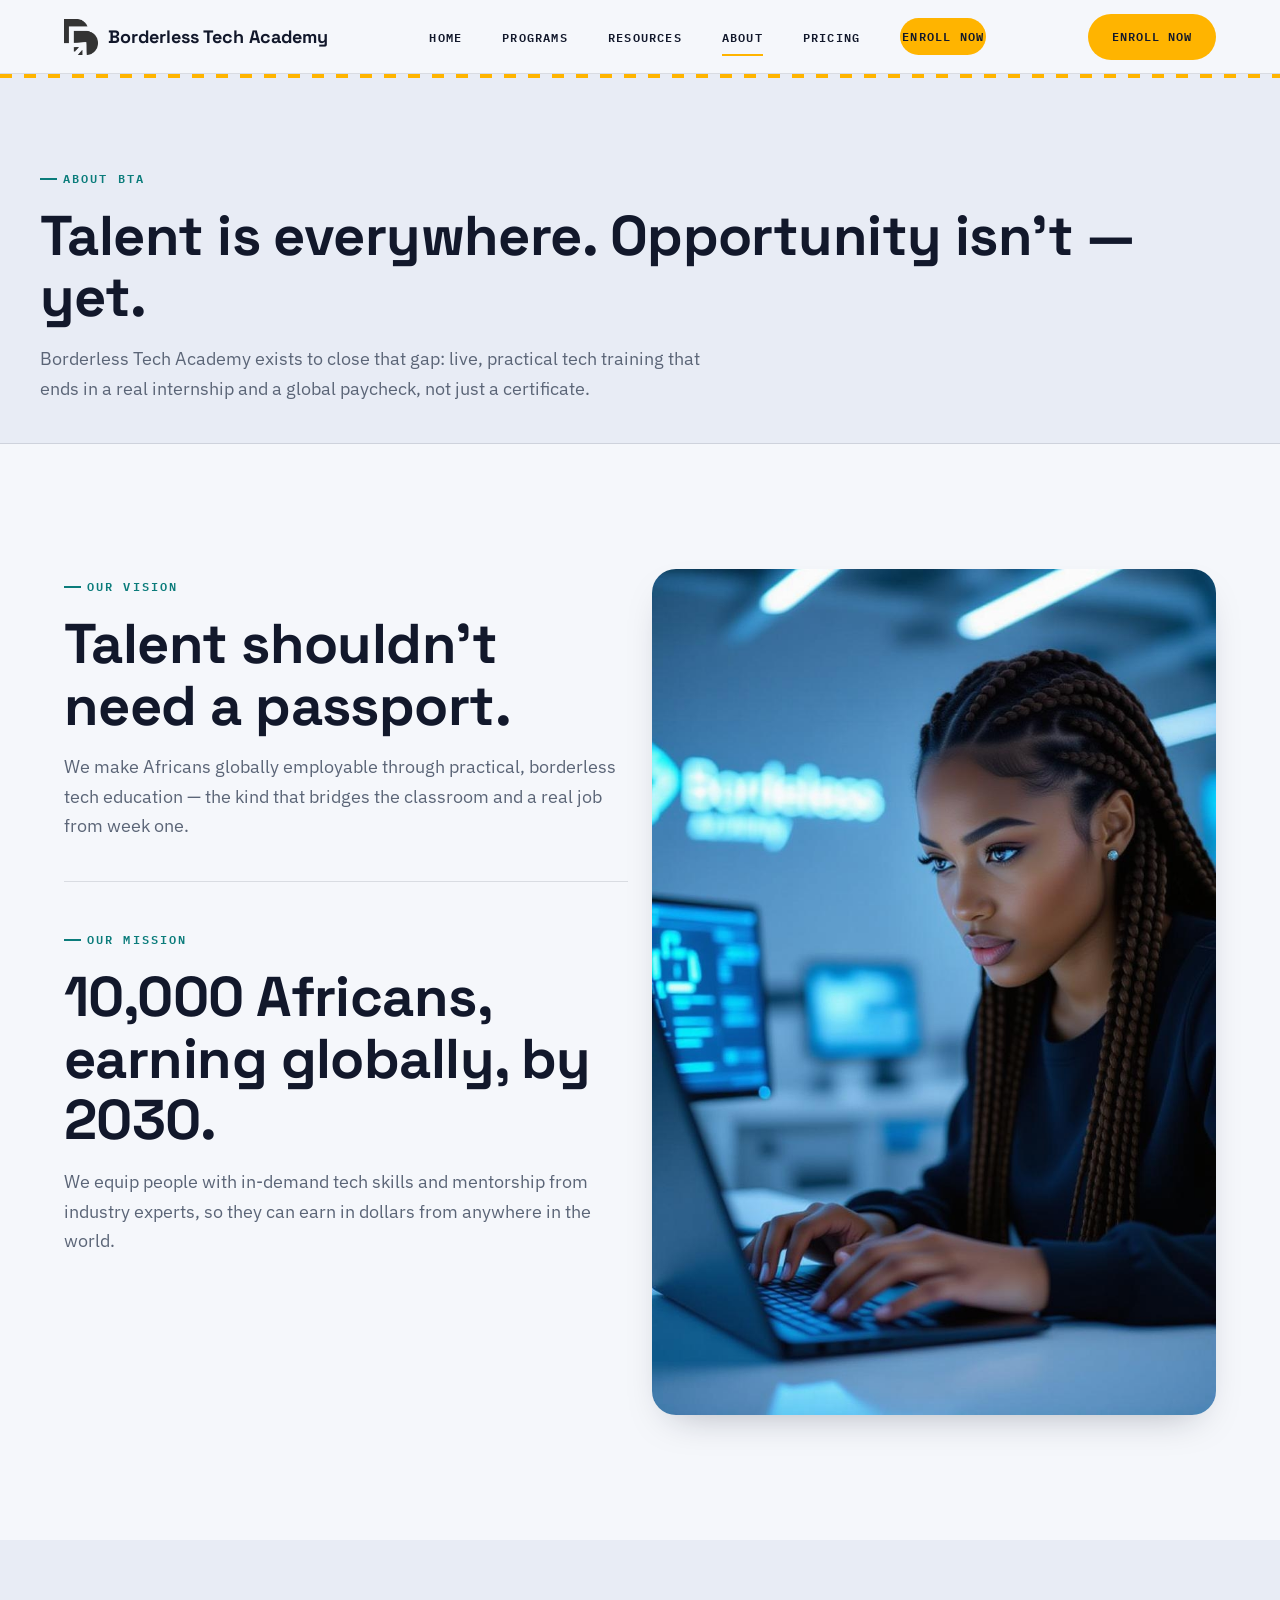
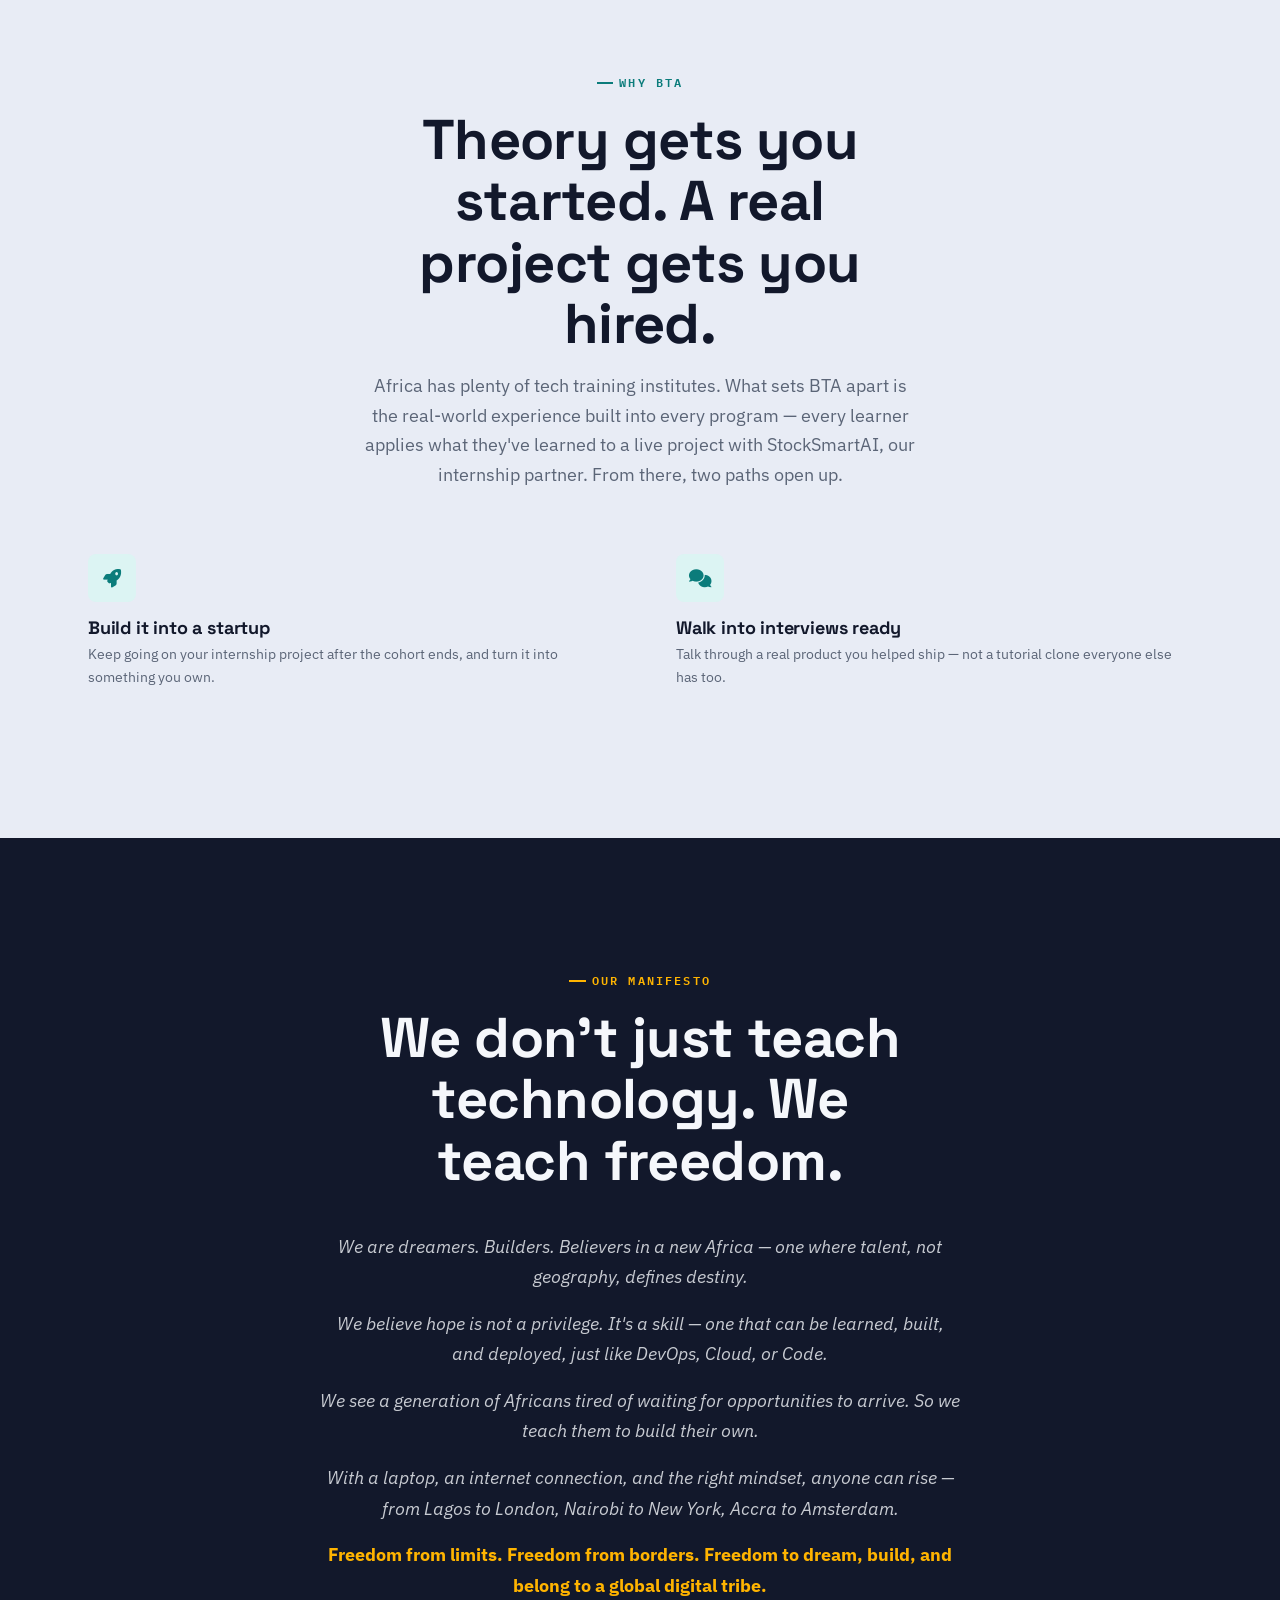
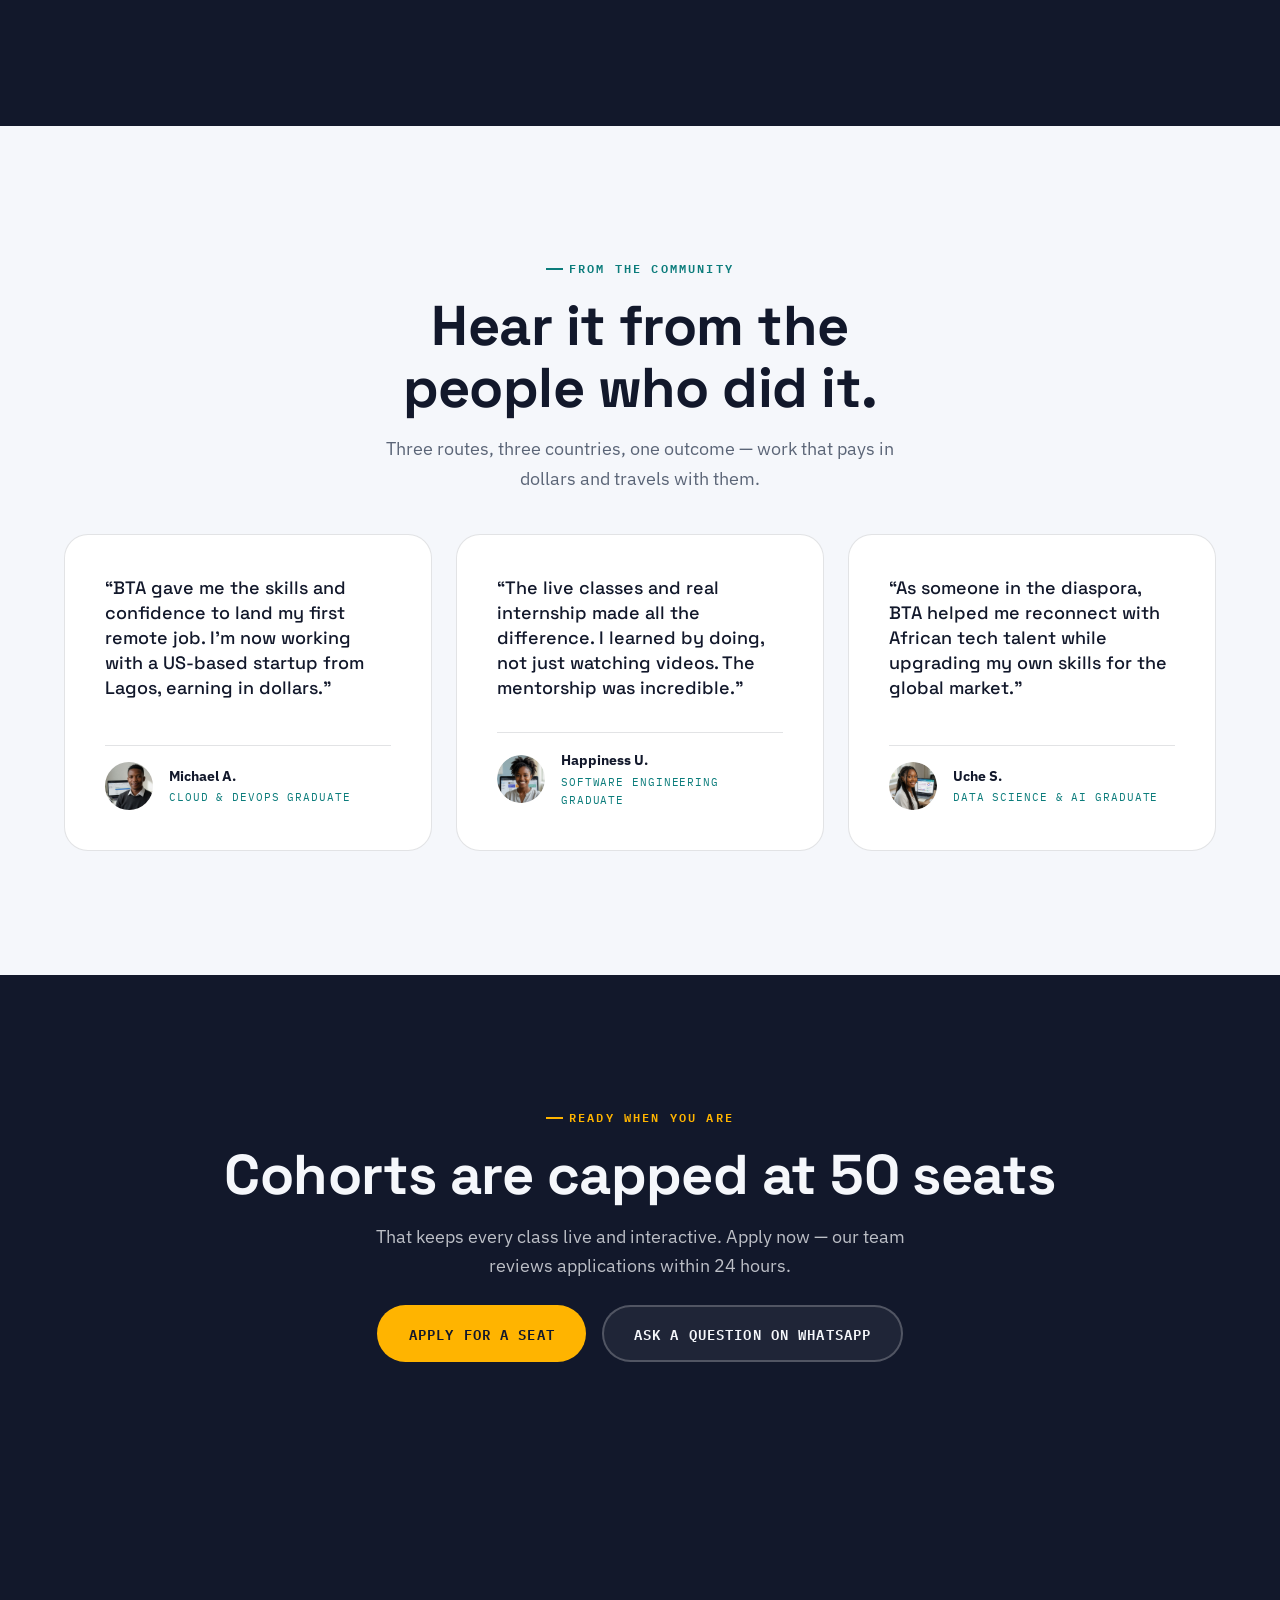
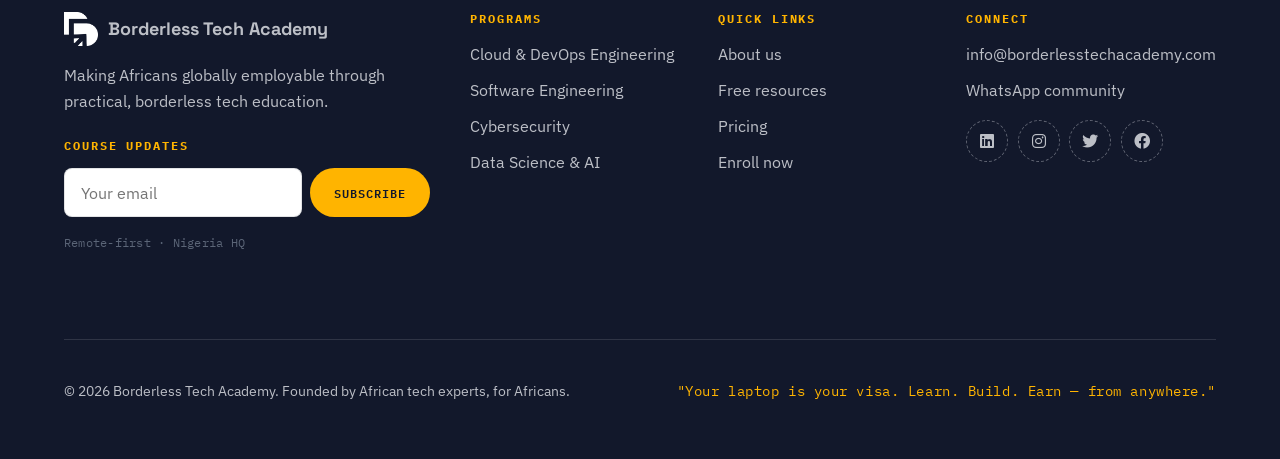
==== commit c3135769: "added enhancements to the index and program pages" ====
--- a/about.html
+++ b/about.html
@@ -152,7 +152,7 @@
                 <article class="testimonial">
                     <p class="testimonial__quote">&ldquo;BTA gave me the skills and confidence to land my first remote job. I'm now working with a US-based startup from Lagos, earning in dollars.&rdquo;</p>
                     <div class="testimonial__person">
-                        <img src="images/Skills-i.jpeg" alt="" loading="lazy">
+                        <img src="images/bta-devops-headshot-02.jpg" alt="Michael A., Borderless Tech Academy Cloud &amp; DevOps graduate" loading="lazy">
                         <div>
                             <div class="name">Michael A.</div>
                             <div class="role">Cloud &amp; DevOps graduate</div>
@@ -162,7 +162,7 @@
                 <article class="testimonial">
                     <p class="testimonial__quote">&ldquo;The live classes and real internship made all the difference. I learned by doing, not just watching videos. The mentorship was incredible.&rdquo;</p>
                     <div class="testimonial__person">
-                        <img src="images/bta-image-5.jpeg" alt="" loading="lazy">
+                        <img src="images/bta-swe-headshot-01.jpg" alt="Happiness U., Borderless Tech Academy Software Engineering graduate" loading="lazy">
                         <div>
                             <div class="name">Happiness U.</div>
                             <div class="role">Software Engineering graduate</div>
@@ -172,7 +172,7 @@
                 <article class="testimonial">
                     <p class="testimonial__quote">&ldquo;As someone in the diaspora, BTA helped me reconnect with African tech talent while upgrading my own skills for the global market.&rdquo;</p>
                     <div class="testimonial__person">
-                        <img src="images/girlll.jpeg" alt="" loading="lazy">
+                        <img src="images/bta-data-headshot-01.jpg" alt="Uche S., Borderless Tech Academy Data Science &amp; AI graduate" loading="lazy">
                         <div>
                             <div class="name">Uche S.</div>
                             <div class="role">Data Science &amp; AI graduate</div>
--- a/css/styles.css
+++ b/css/styles.css
@@ -554,6 +554,44 @@
 }
 
 /* =================================================================
+   Hero departures visual - bigger, more immersive & captivating
+   ================================================================= */
+.hero .board {
+  background: transparent;
+  border: none;
+  padding: 0;
+  box-shadow: none;
+  display: flex;
+  flex-direction: column;
+  min-height: 420px;
+}
+
+.hero .board__header {
+  margin-bottom: 0.5rem;
+  border-bottom-color: var(--ink-line);
+}
+
+.hero .board img {
+  flex: 1;
+  width: 100%;
+  object-fit: cover;
+  border-radius: var(--radius-lg);
+  box-shadow: var(--shadow-card);
+  min-height: 320px;
+}
+
+.hero .board__foot {
+  margin-top: 0.5rem;
+  border-top-color: var(--ink-line);
+}
+
+/* Give the visual side more weight in the hero */
+.hero__inner {
+  grid-template-columns: 0.9fr 1.1fr;
+  align-items: stretch;
+}
+
+/* =================================================================
    Boarding-pass / ticket card (program cards)
    ================================================================= */
 
@@ -766,6 +804,45 @@
 .section--dark .feature p { color: rgba(245, 247, 251, 0.68); }
 
 /* =================================================================
+   Partner logos
+   ================================================================= */
+
+.partners {
+  display: flex;
+  flex-wrap: wrap;
+  justify-content: center;
+  gap: var(--space-md);
+}
+.partner {
+  display: flex;
+  align-items: center;
+  justify-content: center;
+  width: 168px;
+  height: 96px;
+  padding: var(--space-sm) var(--space-md);
+  background: var(--white);
+  border: 1px solid var(--line);
+  border-radius: var(--radius-md);
+  transition: transform 0.2s var(--ease), box-shadow 0.2s var(--ease);
+}
+.partner:hover {
+  transform: translateY(-3px);
+  box-shadow: var(--shadow-soft);
+}
+.partner img {
+  max-width: 100%;
+  max-height: 48px;
+  object-fit: contain;
+}
+.partner .fa-aws {
+  font-size: 2.75rem;
+  color: #FF9900;
+}
+@media (max-width: 640px) {
+  .partner { width: 140px; height: 84px; }
+}
+
+/* =================================================================
    Stamp badge (visa-stamp motif — used sparingly)
    ================================================================= */
 
